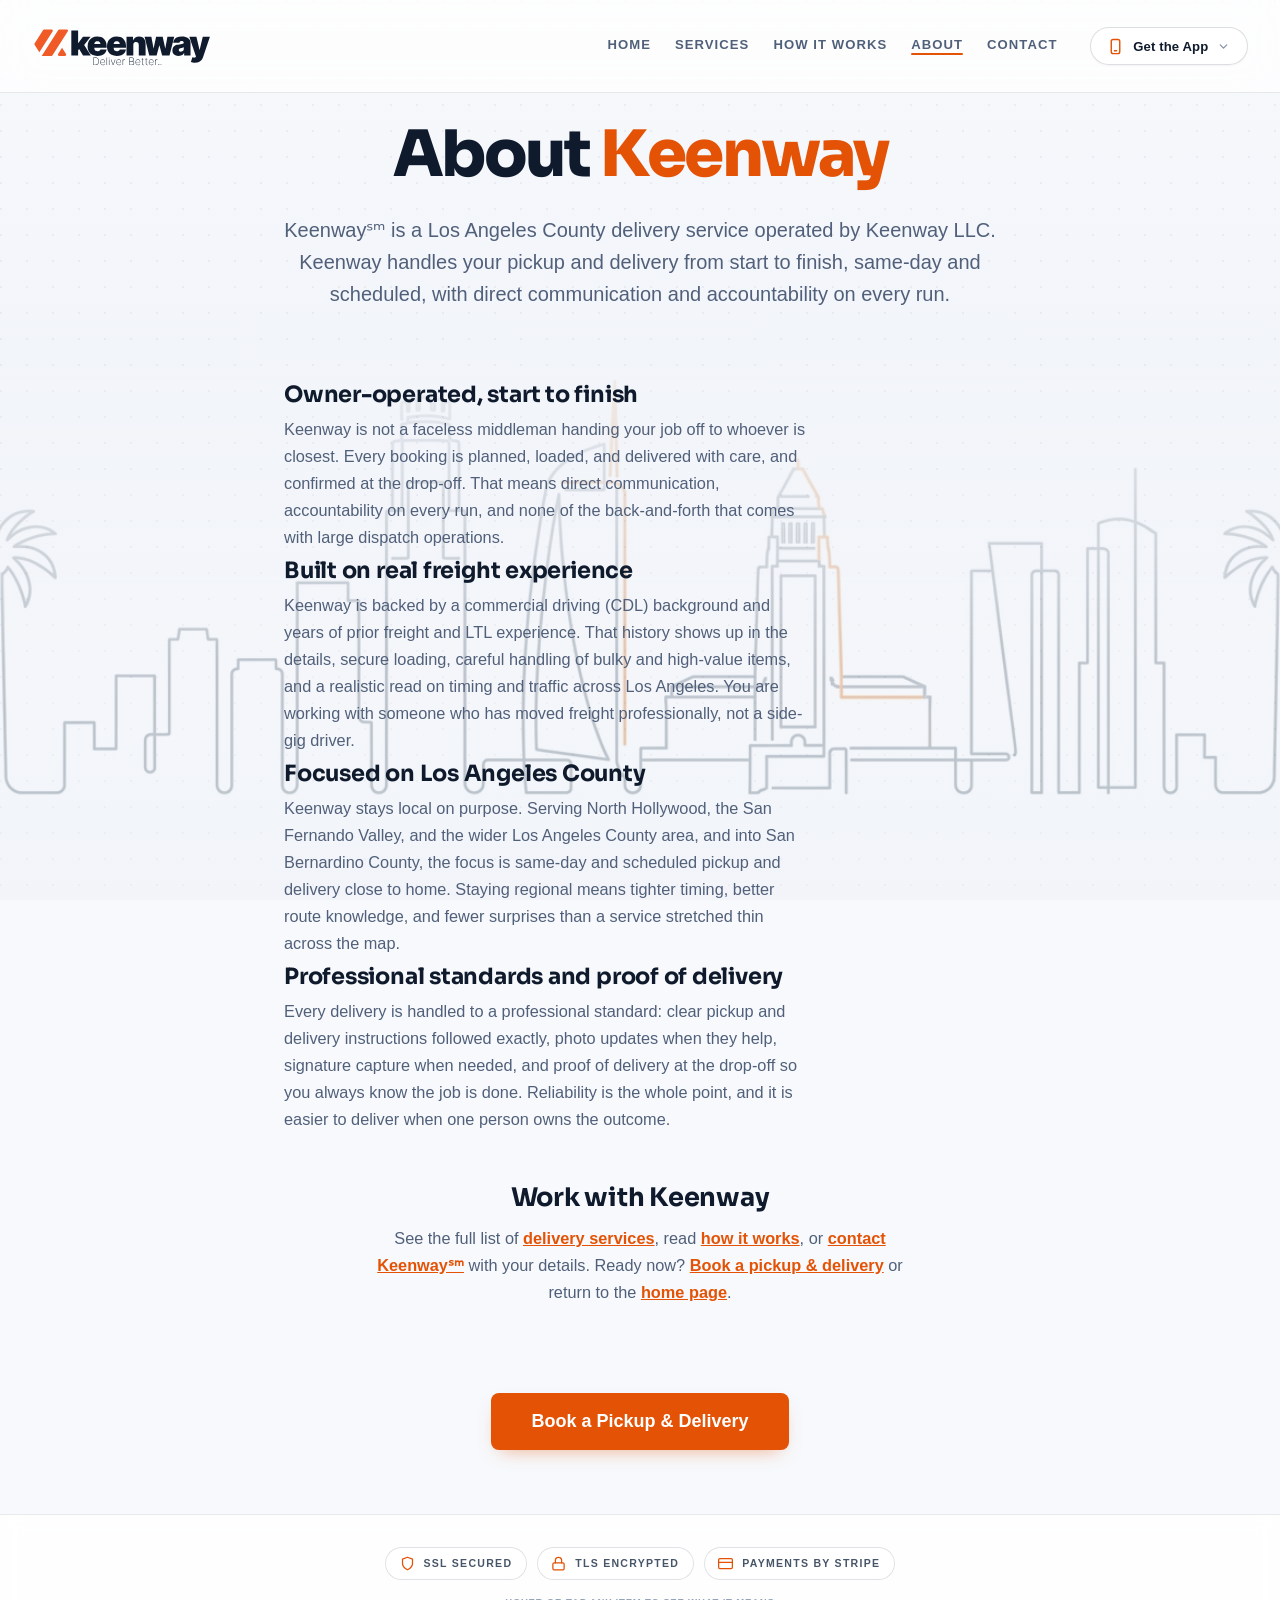
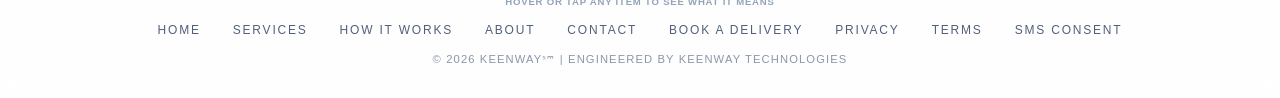
==== about.html @ 3ae69dbc "Cross-fade page content between pages with view transitions Holding the first paint removed the half" ====
<!doctype html>
<html lang="en">
  <head>
    <meta charset="UTF-8" />
    <meta
      name="viewport"
      content="width=device-width, initial-scale=1.0, maximum-scale=5.0, user-scalable=yes"
    />
    <meta name="apple-mobile-web-app-capable" content="yes" />
    <meta
      name="apple-mobile-web-app-status-bar-style"
      content="black-translucent"
    />
    <title>About Keenwayˢᵐ | Owner-Operated Delivery Service</title>
    <meta name="description" content="Learn about Keenway LLC, an owner-operated Los Angeles County delivery service built on CDL freight experience, reliable communication, and professional pickup and delivery service." />
    <link rel="canonical" href="https://www.gokeenway.com/about" />
    <meta name="robots" content="index, follow" />
    <meta property="og:type" content="website" />
    <meta property="og:site_name" content="Keenway" />
    <meta property="og:title" content="About Keenwayˢᵐ | Owner-Operated Delivery Service" />
    <meta property="og:description" content="Owner-operated Los Angeles County delivery service built on CDL freight experience and reliable, hands-on communication." />
    <meta property="og:url" content="https://www.gokeenway.com/about" />
    <meta property="og:image" content="https://www.gokeenway.com/keenway-logo-full.png" />
    <meta name="twitter:card" content="summary_large_image" />
    <meta name="twitter:title" content="About Keenwayˢᵐ | Owner-Operated Delivery Service" />
    <meta name="twitter:description" content="Owner-operated Los Angeles County delivery service built on CDL freight experience." />
    <meta name="twitter:image" content="https://www.gokeenway.com/keenway-logo-full.png" />
    <link rel="icon" type="image/png" href="favicon.png" />
    <link rel="preconnect" href="https://fonts.googleapis.com" />
    <link rel="preconnect" href="https://fonts.gstatic.com" crossorigin />
    <link href="https://fonts.googleapis.com/css2?family=Sora:wght@500;600;700;800&display=swap" rel="stylesheet" />
    <!-- Hold first paint until the page is parsed, so navigation swaps whole pages instead of flashing a half-loaded one. -->
    <link rel="expect" href="#site-footer" blocking="render" />
    <!-- The cursor is still over the clicked link when the next page loads; skip header transitions until the page settles so that link does not fade in. -->
    <script>document.documentElement.classList.add("kw-nav-loading");addEventListener("load",function(){requestAnimationFrame(function(){requestAnimationFrame(function(){document.documentElement.classList.remove("kw-nav-loading");});});});</script>
    <style>.kw-nav-loading header *, .kw-nav-loading header *::before, .kw-nav-loading header *::after { transition: none !important; }</style>
    <!-- Cross-page view transition: header and skyline stay put, page content cross-fades instead of hard-swapping. -->
    <style>
      @view-transition { navigation: auto; }
      #site-header { view-transition-name: kw-header; }
      #bg-skyline { view-transition-name: kw-skyline; }
      ::view-transition-group(root) { animation-duration: 0.18s; }
      ::view-transition-group(kw-header), ::view-transition-group(kw-skyline),
      ::view-transition-old(kw-header), ::view-transition-new(kw-header),
      ::view-transition-old(kw-skyline), ::view-transition-new(kw-skyline) { animation: none; }
      ::view-transition-old(kw-header), ::view-transition-old(kw-skyline) { display: none; }
      @media (prefers-reduced-motion: reduce) { @view-transition { navigation: none; } }
    </style>
    <style>
      :root {
        --brand-orange: #e35205;
        --brand-orange-hover: #c94804;
        --brand-black: #000000;
        --brand-black-hover: #1a1a1a;
        --white: #ffffff;
        --slate-100: #f1f5f9;
        --font-main:
          -apple-system, BlinkMacSystemFont, "Inter", "Segoe UI", Roboto,
          sans-serif;
        --transition: all 0.3s cubic-bezier(0.4, 0, 0.2, 1);
      }

      * {
        margin: 0;
        padding: 0;
        box-sizing: border-box;
        font-family: var(--font-main);
      }

      body {
        position: relative;
        background-color: var(--brand-black);
        min-height: 100vh;
        min-height: 100dvh;
        display: flex;
        flex-direction: column;
        overflow-x: hidden;
        -webkit-font-smoothing: antialiased;
        -moz-osx-font-smoothing: grayscale;
      }

      /* Video Background */
      #bg-video {
        position: fixed;
        top: 0;
        left: 0;
        width: 100%;
        height: 100%;
        object-fit: cover;
        z-index: 0;
        opacity: 0.85;
        filter: contrast(1.1) saturate(1.2) brightness(0.9);
        animation: cinematicZoom 60s ease-in-out infinite alternate;
      }

      @keyframes cinematicZoom {
        from {
          transform: scale(1);
        }
        to {
          transform: scale(1.1);
        }
      }

      /* Secondary video for crossfade */
      #bg-video-2 {
        position: fixed;
        top: 0;
        left: 0;
        width: 100%;
        height: 100%;
        object-fit: cover;
        z-index: 0;
        opacity: 0;
        filter: contrast(1.1) saturate(1.2) brightness(0.9);
        animation: cinematicZoom 60s ease-in-out infinite alternate;
        transition: opacity 2s ease-in-out;
      }

      header {
        position: fixed;
        top: 0;
        left: 0;
        width: 100%;
        padding: 1rem 2rem;
        display: flex;
        justify-content: space-between;
        align-items: center;
        z-index: 100;
        background: rgba(0, 0, 0, 0.4);
        backdrop-filter: blur(20px);
        -webkit-backdrop-filter: blur(20px);
        border-bottom: 1px solid rgba(255, 255, 255, 0.05);
      }

      .logo-link {
        display: flex;
        align-items: center;
        text-decoration: none;
      }

      .logo-img {
        height: 60px;
        width: auto;
      }

      .header-right {
        display: flex;
        align-items: center;
        gap: 2rem;
      }

      .nav-links {
        display: flex;
        gap: 1.5rem;
        align-items: center;
      }

      .nav-link {
        color: rgba(255, 255, 255, 0.72);
        text-decoration: none;
        font-size: 0.82rem;
        font-weight: 600;
        text-transform: uppercase;
        letter-spacing: 0.08em;
        transition: var(--transition);
        position: relative;
        padding-bottom: 3px;
      }

      .nav-link::after {
        content: '';
        position: absolute;
        bottom: 0;
        left: 0;
        width: 0;
        height: 2px;
        background: var(--brand-orange);
        border-radius: 1px;
        transition: width 0.25s ease;
      }

      .nav-link:hover { color: var(--white); }
      .nav-link:hover::after,
      .nav-link--active::after { width: 100%; }
      .nav-link--active { color: var(--brand-orange); }

      .google-play-link {
        display: inline-block;
        text-decoration: none;
      }

      .google-play-badge {
        height: 40px;
        width: auto;
        transition: var(--transition);
      }

      .google-play-link:hover .google-play-badge {
        transform: translateY(-2px);
      }

      .google-play-wrapper {
        display: flex;
        flex-direction: column;
        align-items: center;
        gap: 4px;
      }

      .app-label {
        font-size: 0.6rem;
        font-weight: 700;
        text-transform: uppercase;
        letter-spacing: 0.15em;
        color: rgba(255, 255, 255, 0.55);
      }

      /* ===== Hamburger Button ===== */
      .hamburger-btn {
        display: none;
        flex-direction: column;
        justify-content: center;
        align-items: center;
        gap: 5px;
        width: 40px;
        height: 40px;
        background: rgba(255, 255, 255, 0.07);
        border: 1px solid rgba(255, 255, 255, 0.12);
        border-radius: 8px;
        cursor: pointer;
        transition: var(--transition);
        padding: 0;
        flex-shrink: 0;
      }

      .hamburger-btn:hover {
        background: rgba(255, 255, 255, 0.14);
        border-color: rgba(255, 255, 255, 0.25);
      }

      .hamburger-line {
        display: block;
        width: 18px;
        height: 2px;
        background: var(--white);
        border-radius: 2px;
        transition: var(--transition);
        transform-origin: center;
      }

      .hamburger-btn.is-open .hamburger-line:nth-child(1) {
        transform: translateY(7px) rotate(45deg);
      }
      .hamburger-btn.is-open .hamburger-line:nth-child(2) {
        opacity: 0;
        transform: scaleX(0);
      }
      .hamburger-btn.is-open .hamburger-line:nth-child(3) {
        transform: translateY(-7px) rotate(-45deg);
      }

      /* ===== Mobile Menu ===== */
      .mobile-menu {
        position: absolute;
        top: 100%;
        left: 0;
        right: 0;
        background: rgba(5, 5, 5, 0.96);
        backdrop-filter: blur(24px);
        -webkit-backdrop-filter: blur(24px);
        border-bottom: 1px solid rgba(255, 255, 255, 0.07);
        padding: 0 1.5rem;
        display: flex;
        flex-direction: column;
        gap: 1.25rem;
        max-height: 0;
        overflow: hidden;
        opacity: 0;
        transform: translateY(-6px);
        transition: max-height 0.35s ease, opacity 0.25s ease, transform 0.25s ease, padding 0.35s ease;
        pointer-events: none;
      }

      .mobile-menu.is-open {
        max-height: 400px;
        opacity: 1;
        transform: translateY(0);
        padding: 1.5rem 1.5rem 2rem;
        pointer-events: auto;
      }

      .mobile-nav {
        display: flex;
        flex-direction: column;
      }

      .mobile-nav-link {
        display: block;
        color: rgba(255, 255, 255, 0.68);
        text-decoration: none;
        font-size: 0.95rem;
        font-weight: 600;
        text-transform: uppercase;
        letter-spacing: 0.1em;
        padding: 1rem 0;
        border-bottom: 1px solid rgba(255, 255, 255, 0.07);
        transition: color 0.2s ease, padding-left 0.2s ease;
      }

      .mobile-nav-link:last-child { border-bottom: none; }

      .mobile-nav-link:hover,
      .mobile-nav-link--active {
        color: var(--brand-orange);
        padding-left: 4px;
      }

      .mobile-play-wrapper {
        display: flex;
        flex-direction: column;
        align-items: flex-start;
        gap: 8px;
        padding-top: 0.25rem;
      }

      .mobile-play-badge { height: 44px !important; }

      .container {
        flex: 1;
        display: flex;
        flex-direction: column;
        align-items: center;
        position: relative;
        z-index: 10;
        padding-top: 120px;
        padding-bottom: 4rem;
        width: 100%;
      }

      /* Page Content Styling */
      .page-header {
        text-align: center;
        margin-bottom: 4rem;
        max-width: 800px;
        padding: 0 1.5rem;
      }

      h1 {
        font-size: clamp(2.5rem, 6vw, 4rem);
        font-weight: 900;
        line-height: 1.1;
        letter-spacing: -0.04em;
        margin-bottom: 1.5rem;
        color: var(--white);
        text-shadow: 0 4px 12px rgba(0, 0, 0, 0.8);
      }

      .subtext {
        font-size: clamp(1rem, 1.8vw, 1.25rem);
        color: rgba(255, 255, 255, 0.8);
        line-height: 1.6;
        font-weight: 400;
        text-shadow: 0 2px 8px rgba(0, 0, 0, 0.8);
      }
      
      .brand-highlight {
        color: var(--brand-orange);
      }

      .steps-container {
        width: 100%;
        max-width: 760px;
        margin: 0 auto;
        padding: 0 1.5rem;
        list-style: none;
      }

      .step {
        position: relative;
        display: grid;
        grid-template-columns: 60px 1fr;
        gap: 1.75rem;
        padding-bottom: 2.75rem;
      }

      .step:last-child {
        padding-bottom: 0;
      }

      /* dashed route connector, echoes the skyline delivery line */
      .step:not(:last-child)::before {
        content: "";
        position: absolute;
        top: 64px;
        bottom: 0.25rem;
        left: 30px;
        border-left: 2px dashed rgba(227, 82, 5, 0.35);
      }

      .step-marker {
        position: relative;
        z-index: 1;
      }

      .step-num {
        width: 60px;
        height: 60px;
        border-radius: 50%;
        display: grid;
        place-items: center;
        font-family: "Sora", ui-sans-serif, system-ui, sans-serif;
        font-size: 1.45rem;
        font-weight: 700;
        color: var(--brand-orange);
        background: #ffffff;
        border: 1px solid rgba(15, 27, 45, 0.12);
        box-shadow: 0 1px 2px rgba(15, 27, 45, 0.05);
        transition: transform 0.35s cubic-bezier(0.16, 1, 0.3, 1),
          background 0.35s ease, color 0.35s ease, box-shadow 0.35s ease,
          border-color 0.35s ease;
      }

      .step:hover .step-num {
        background: var(--brand-orange);
        color: #ffffff;
        border-color: var(--brand-orange);
        transform: translateY(-3px) scale(1.05);
        box-shadow: 0 14px 28px -10px rgba(227, 82, 5, 0.6);
      }

      .step-body {
        padding-top: 0.35rem;
      }

      .step-title {
        font-size: 1.4rem;
        font-weight: 700;
        color: #0f1b2d;
        margin-bottom: 0.5rem;
        letter-spacing: -0.01em;
      }

      .step-desc {
        font-size: 1.02rem;
        color: #51607a;
        line-height: 1.65;
        max-width: 58ch;
      }
      
      .cta-container {
        margin-top: 4rem;
        text-align: center;
      }
      
      .btn-main {
        display: inline-flex;
        align-items: center;
        justify-content: center;
        text-align: center;
        background-color: var(--brand-orange);
        color: var(--white);
        padding: 1.1rem 2.5rem;
        border-radius: 8px;
        font-weight: 700;
        text-decoration: none;
        font-size: 1.125rem;
        transition: var(--transition);
        box-shadow: 0 10px 25px -5px rgba(227, 82, 5, 0.4);
      }
      
      .btn-main:hover {
        background-color: var(--brand-orange-hover);
        transform: scale(1.02);
        box-shadow: 0 15px 30px -5px rgba(227, 82, 5, 0.5);
      }

      footer {
        padding: 2rem;
        display: flex;
        flex-direction: column;
        align-items: center;
        gap: 1rem;
        z-index: 10;
        position: relative;
        background: rgba(0,0,0,0.6);
        backdrop-filter: blur(10px);
        margin-top: auto;
      }

      .footer-links {
        display: flex;
        gap: 2rem;
      }

      .footer-links a {
        color: rgba(255, 255, 255, 0.4);
        text-decoration: none;
        font-size: 0.75rem;
        font-weight: 500;
        text-transform: uppercase;
        letter-spacing: 0.15em;
        transition: var(--transition);
      }

      .footer-links a:hover {
        color: var(--brand-orange);
      }

      .copyright {
        color: rgba(255, 255, 255, 0.3);
        font-size: 0.7rem;
        letter-spacing: 0.1em;
        font-weight: 400;
        text-transform: uppercase;
      }
      
      .video-credits {
        position: relative;
        z-index: 50;
        font-size: 0.6rem;
        color: rgba(255, 255, 255, 0.3);
        text-align: center;
        line-height: 1.4;
        text-transform: uppercase;
        letter-spacing: 0.1em;
      }
      
      .video-credits a {
        color: rgba(255, 255, 255, 0.4);
        text-decoration: underline;
        transition: var(--transition);
      }
      
      .video-credits a:hover {
        color: var(--white);
      }

      /* ===== Scroll-triggered Animations ===== */

      .hero-animate {
        opacity: 1;
        transform: none;
      }

      .hero-animate.is-visible {
        opacity: 1;
        transform: translateY(0);
      }

      .scroll-animate {
        opacity: 1;
        transform: none;
      }

      .scroll-animate.is-visible {
        opacity: 1;
        transform: translateY(0);
      }

      /* Button press feedback */
      .btn-main:active {
        transform: scale(0.95) !important;
      }

      /* Responsive Logic */
      @media (max-width: 768px) {
        header {
          padding: 1rem 1.5rem;
        }

        .header-right { gap: 0.75rem; }
        .nav-links,
        .google-play-wrapper, .app-menu { display: none; }
        .hamburger-btn { display: flex; }
        
        .container {
          padding-top: 100px;
        }

        .page-header {
           margin-bottom: 2.5rem;
        }
      }

      @media (max-width: 480px) {
        .logo-img { height: 40px; }
        .google-play-badge { height: 32px; }
        .step { grid-template-columns: 48px 1fr; gap: 1.25rem; }
        .step:not(:last-child)::before { left: 24px; top: 52px; }
        .step-num { width: 48px; height: 48px; font-size: 1.2rem; }
        .step-title { font-size: 1.2rem; }
        .step-desc { font-size: 0.95rem; }
      }
      /* ===== Light techy-clean theme override ===== */
      #bg-skyline {
        position: fixed; left: 0; right: 0; bottom: 0; height: 30vh;
        opacity: 0.38; z-index: 0; pointer-events: none;
      }
      #bg-skyline .skyline-art {
        position: absolute; bottom: 0; left: 50%; transform: translateX(-50%);
        width: min(1500px, 132%); height: auto;
        mix-blend-mode: multiply;
        -webkit-mask-image: linear-gradient(to top, #000 28%, transparent 72%);
        mask-image: linear-gradient(to top, #000 28%, transparent 72%);
      }
      @media (max-width: 480px) { #bg-skyline { height: 22vh; opacity: 0.3; } }
      body {
        color: #0f1b2d;
        background-color: #f7f9fc;
        background-image:
          radial-gradient(circle at 1px 1px, rgba(15,27,45,0.05) 1px, transparent 0),
          linear-gradient(180deg, #f7f9fc 0%, #eaeef6 100%);
        background-size: 26px 26px, 100% 100%;
        background-attachment: fixed;
      }
      header { background: rgba(255,255,255,0.82); border-bottom: 1px solid rgba(15,27,45,0.09); }
      .nav-link { color: #51607a; }
      .nav-link:hover { color: #0f1b2d; }
      .app-label { color: #8a96aa; }
      .hamburger-btn { background: rgba(15,27,45,0.04); border: 1px solid rgba(15,27,45,0.14); }
      .hamburger-btn:hover { background: rgba(15,27,45,0.08); border-color: #e35205; }
      .hamburger-line { background: #0f1b2d; }
      .mobile-menu { background: rgba(255,255,255,0.97); border-bottom: 1px solid rgba(15,27,45,0.09); }
      .mobile-nav-link { color: #51607a; border-bottom: 1px solid rgba(15,27,45,0.09); }
      h1, .page-header h1 { color: #0f1b2d; text-shadow: none; }
      .subtext { color: #51607a; text-shadow: none; }
      .btn-main { box-shadow: 0 8px 20px -10px rgba(227,82,5,0.55); }
      footer { background: rgba(255,255,255,0.85); border-top: 1px solid rgba(15,27,45,0.09); }
      .footer-links a { color: #51607a; }
      .footer-links a:hover { color: #e35205; }
      .copyright { color: #8a96aa; }
          /* Display font for headings */
      h1, h2, h3, h1 span, h2 span, h3 span, .accent, .brand-highlight,
      .features-headline, .quote-heading, .feature-title,
      .step-title, .card-title {
        font-family: "Sora", ui-sans-serif, system-ui, -apple-system, sans-serif;
      }
          /* Logo: bigger + animated chevron */
      .logo-svg { display: block; }
      @keyframes logoIn {
        from { opacity: 0; transform: translateX(-12px); }
        to { opacity: 1; transform: translateX(0); }
      }
      .logo-svg { animation: none; }
      .logo-mark {
        transform-box: fill-box;
        transform-origin: center;
        transition: transform 0.4s cubic-bezier(0.16, 1, 0.3, 1);
      }
      .logo-link:hover .logo-mark { transform: translateX(7px); }
      @media (prefers-reduced-motion: reduce) {
        .logo-svg { animation: none; }
        .logo-link:hover .logo-mark { transform: none; }
      }
          /* ===== Get-the-App dropdown ===== */
      .app-menu { position: relative; }
      .app-menu-trigger {
        display: inline-flex; align-items: center; gap: 0.55rem;
        padding: 0.6rem 1.05rem; background: #ffffff;
        border: 1px solid rgba(15,27,45,0.14); border-radius: 999px;
        color: #0f1b2d; font-size: 0.82rem; font-weight: 600;
        letter-spacing: 0.01em; cursor: pointer; transition: var(--transition);
        box-shadow: 0 1px 2px rgba(15,27,45,0.04);
      }
      .app-menu-trigger:hover { transform: translateY(-1px); box-shadow: 0 8px 18px -10px rgba(15,27,45,0.22); }
      .app-menu-trigger:active { transform: translateY(0); }
      .app-menu-icon { width: 17px; height: 17px; color: var(--brand-orange); flex-shrink: 0; }
      .app-menu-chevron { width: 13px; height: 13px; color: #8a96aa; transition: transform 0.3s cubic-bezier(0.16,1,0.3,1); }
      .app-menu.is-open .app-menu-chevron { transform: rotate(180deg); }
      .app-menu-panel {
        position: absolute; top: calc(100% + 0.75rem); right: 0; width: 264px;
        padding: 1rem 1rem 0.85rem; background: #ffffff; border: 1px solid rgba(15,27,45,0.09);
        border-radius: 22px;
        box-shadow: 0 24px 48px -20px rgba(15,27,45,0.26), 0 2px 6px rgba(15,27,45,0.05), inset 0 1px 0 rgba(255,255,255,0.6);
        display: flex; flex-direction: column; gap: 0.85rem;
        opacity: 0; transform: translateY(-8px) scale(0.97); transform-origin: top right;
        pointer-events: none;
        transition: opacity 0.26s cubic-bezier(0.16,1,0.3,1), transform 0.26s cubic-bezier(0.16,1,0.3,1);
        z-index: 120;
      }
      .app-menu.is-open .app-menu-panel { opacity: 1; transform: translateY(0) scale(1); pointer-events: auto; }
      .app-menu-item { display: flex; flex-direction: column; align-items: center; gap: 0.5rem; padding: 0.75rem 0.5rem; border-radius: 16px; text-decoration: none; transition: background 0.2s ease; }
      .app-menu-item:hover { background: #f7f9fc; }
      .app-menu-item-label { font-size: 0.62rem; font-weight: 700; text-transform: uppercase; letter-spacing: 0.16em; color: #8a96aa; }
      .app-menu-badge { height: 42px; width: auto; display: block; }
      .app-menu-note { margin: 0; padding-top: 0.85rem; border-top: 1px solid rgba(15,27,45,0.09); font-size: 0.58rem; font-weight: 600; text-transform: uppercase; letter-spacing: 0.1em; line-height: 1.5; color: #8a96aa; text-align: center; }
        </style>
  </head>
  <body>
    <div id="bg-skyline" aria-hidden="true"><img src="home-icons/la-skyline-art.png" alt="" class="skyline-art" /></div>

    <header id="site-header">
      <a href="/" class="logo-link">
        <svg class="logo-img logo-svg" viewBox="0 0 900 293" xmlns="http://www.w3.org/2000/svg" role="img" aria-label="Keenway"><path class="logo-mark" fill="#f05a26" fill-rule="evenodd" d="M35.89,177c21.74-33.99,43.49-67.99,65.23-101.98,2.64-4.12-.32-9.52-5.21-9.52h-36.3c-2.11,0-4.07,1.07-5.21,2.85L12.53,133.82c-1.3,2.03-1.3,4.63,0,6.66l23.36,36.52h0ZM47.34,194.92h47.6c2.11,0,4.07-1.07,5.21-2.85l74.86-117.05c2.64-4.12-.32-9.52-5.21-9.52h-36.3c-2.11,0-4.07,1.07-5.21,2.85l-80.95,126.56h.01ZM146.73,155.07l-19.4,30.33c-2.64,4.12.32,9.52,5.21,9.52h28.38c4.88,0,7.84-5.4,5.21-9.52l-19.4-30.33h-.01Z"/>
  
  <g>
    <g>
      <path fill="#0f1b2d" d="M622.82,235.5v-.52h3.62v.52h-1.52v4.31h-.59v-4.31h-1.52,0Z"/>
      <path fill="#0f1b2d" d="M627.02,234.98h.7l1.65,4.02h.06l1.65-4.02h.7v4.84h-.55v-3.67h-.05l-1.51,3.67h-.53l-1.51-3.67h-.05v3.67h-.55v-4.84h0Z"/>
    </g>
    <g>
      <path fill="#0f1b2d" d="M309.57,239.81h-10.24v-36.94h11.04c3.47,0,6.43.73,8.9,2.2,2.46,1.46,4.36,3.57,5.67,6.3,1.31,2.74,1.97,6.02,1.95,9.84,0,3.91-.7,7.25-2.05,10.02s-3.33,4.9-5.89,6.37c-2.58,1.47-5.69,2.21-9.36,2.21h0ZM301.58,237.72h7.9c3.29,0,6.07-.66,8.33-1.98,2.26-1.31,3.97-3.21,5.13-5.67,1.16-2.46,1.74-5.42,1.72-8.85,0-3.39-.56-6.3-1.68-8.72s-2.74-4.28-4.88-5.58c-2.14-1.3-4.75-1.95-7.84-1.95h-8.7v32.76h.02Z"/>
      <path fill="#0f1b2d" d="M345.72,240.39c-2.5,0-4.68-.62-6.53-1.85-1.85-1.24-3.28-2.93-4.29-5.09-1.01-2.15-1.51-4.61-1.51-7.36s.51-5.23,1.52-7.39,2.41-3.87,4.19-5.12,3.81-1.88,6.09-1.88c1.55,0,3.02.31,4.41.93,1.39.62,2.62,1.51,3.68,2.68s1.9,2.58,2.51,4.22c.61,1.65.91,3.5.91,5.55v1.37h-21.93v-2h19.73c0-2.01-.41-3.82-1.23-5.43-.81-1.61-1.93-2.89-3.33-3.84s-2.98-1.42-4.75-1.42-3.48.52-4.91,1.54c-1.44,1.03-2.58,2.41-3.41,4.16-.84,1.75-1.27,3.69-1.31,5.84v.9c0,2.31.41,4.38,1.21,6.21.81,1.84,1.98,3.28,3.49,4.35s3.33,1.6,5.45,1.6c1.51,0,2.81-.26,3.89-.76,1.07-.51,1.95-1.13,2.64-1.87.68-.73,1.21-1.45,1.55-2.13l2,.81c-.42.92-1.07,1.85-1.95,2.77s-2,1.69-3.36,2.3-2.94.92-4.77.92h0Z"/>
      <path fill="#0f1b2d" d="M366.49,202.87v36.94h-2.2v-36.94h2.2Z"/>
      <path fill="#0f1b2d" d="M376.83,207.2c-.48,0-.9-.17-1.26-.51-.36-.33-.53-.75-.53-1.22s.17-.89.52-1.23c.35-.33.77-.51,1.26-.51s.9.17,1.26.51c.36.34.53.75.53,1.23s-.17.89-.52,1.22c-.35.34-.77.51-1.26.51ZM375.73,239.81v-27.7h2.18v27.7h-2.18Z"/>
      <path fill="#0f1b2d" d="M407.41,212.1l-10.01,27.7h-2.49l-10.01-27.7h2.36l8.8,24.87h.18l8.8-24.87h2.36,0Z"/>
      <path fill="#0f1b2d" d="M424.07,240.39c-2.5,0-4.68-.62-6.53-1.85-1.85-1.24-3.28-2.93-4.29-5.09-1.01-2.15-1.51-4.61-1.51-7.36s.51-5.23,1.52-7.39,2.41-3.87,4.19-5.12,3.81-1.88,6.09-1.88c1.55,0,3.02.31,4.41.93,1.39.62,2.62,1.51,3.68,2.68s1.9,2.58,2.51,4.22c.61,1.65.91,3.5.91,5.55v1.37h-21.93v-2h19.73c0-2.01-.41-3.82-1.23-5.43-.81-1.61-1.93-2.89-3.33-3.84s-2.98-1.42-4.75-1.42-3.48.52-4.91,1.54c-1.44,1.03-2.58,2.41-3.41,4.16-.84,1.75-1.27,3.69-1.31,5.84v.9c0,2.31.41,4.38,1.21,6.21.81,1.84,1.98,3.28,3.49,4.35s3.33,1.6,5.45,1.6c1.51,0,2.81-.26,3.89-.76,1.07-.51,1.95-1.13,2.64-1.87.68-.73,1.21-1.45,1.55-2.13l2,.81c-.42.92-1.07,1.85-1.95,2.77s-2,1.69-3.36,2.3-2.94.92-4.77.92h0Z"/>
      <path fill="#0f1b2d" d="M442.65,239.81v-27.7h2.14v4.33h.2c.6-1.42,1.62-2.56,3.05-3.42s3.06-1.29,4.89-1.29h.57c.19,0,.37,0,.54.02v2.22c-.14,0-.32-.03-.52-.07-.2-.03-.44-.04-.73-.04-1.54,0-2.91.33-4.11.99s-2.14,1.57-2.83,2.74c-.68,1.16-1.03,2.49-1.03,3.97v18.26h-2.2.02Z"/>
      <path fill="#0f1b2d" d="M475.02,239.81v-36.94h12c2.24,0,4.12.4,5.66,1.19s2.71,1.9,3.51,3.33,1.2,3.09,1.2,5c0,1.49-.24,2.81-.72,3.97s-1.15,2.11-2.01,2.86c-.86.75-1.87,1.27-3.02,1.56v.22c1.27.1,2.46.54,3.55,1.32,1.1.79,1.98,1.85,2.64,3.2.67,1.35,1,2.92,1,4.71,0,1.89-.41,3.55-1.21,4.99-.81,1.44-2.02,2.56-3.63,3.38s-3.61,1.21-5.99,1.21h-12.97,0ZM477.28,220.03h10.52c1.57,0,2.91-.34,4.02-1.03,1.1-.68,1.95-1.6,2.53-2.76.58-1.16.87-2.44.87-3.84,0-2.29-.71-4.09-2.13-5.43s-3.44-2-6.06-2h-9.74v15.06h0ZM477.28,237.72h10.72c2.78,0,4.91-.7,6.41-2.1s2.24-3.19,2.24-5.4c0-1.55-.37-2.94-1.09-4.17-.73-1.23-1.74-2.19-3.02-2.91-1.29-.71-2.78-1.07-4.47-1.07h-10.78v15.64h0Z"/>
      <path fill="#0f1b2d" d="M517.75,240.39c-2.5,0-4.68-.62-6.53-1.85-1.85-1.24-3.28-2.93-4.29-5.09-1.01-2.15-1.51-4.61-1.51-7.36s.51-5.23,1.52-7.39,2.41-3.87,4.19-5.12,3.81-1.88,6.09-1.88c1.55,0,3.02.31,4.41.93,1.39.62,2.62,1.51,3.68,2.68s1.9,2.58,2.51,4.22.91,3.5.91,5.55v1.37h-21.93v-2h19.73c0-2.01-.41-3.82-1.23-5.43-.81-1.61-1.93-2.89-3.33-3.84s-2.98-1.42-4.75-1.42-3.48.52-4.91,1.54c-1.44,1.03-2.58,2.41-3.41,4.16s-1.27,3.69-1.31,5.84v.9c0,2.31.41,4.38,1.21,6.21.81,1.84,1.98,3.28,3.49,4.35s3.33,1.6,5.45,1.6c1.51,0,2.81-.26,3.88-.76s1.95-1.13,2.64-1.87c.68-.73,1.21-1.45,1.55-2.13l2,.81c-.42.92-1.07,1.85-1.95,2.77s-2,1.69-3.36,2.3-2.94.92-4.77.92h0Z"/>
      <path fill="#0f1b2d" d="M546.12,212.1v1.97h-12.1v-1.97h12.1ZM538.12,205.47h2.18v27.79c0,1.13.22,2.05.66,2.77.44.71,1.01,1.25,1.73,1.59s1.48.52,2.3.52c.4,0,.74-.03,1.04-.09s.57-.14.84-.23l.54,2c-.34.12-.71.22-1.12.32-.41.09-.89.13-1.45.13-1.16,0-2.24-.26-3.28-.77s-1.86-1.27-2.49-2.25c-.64-.99-.96-2.18-.96-3.57v-28.19h0Z"/>
      <path fill="#0f1b2d" d="M564.06,212.1v1.97h-12.1v-1.97h12.1ZM556.06,205.47h2.18v27.79c0,1.13.22,2.05.66,2.77.44.71,1.01,1.25,1.73,1.59s1.48.52,2.3.52c.4,0,.74-.03,1.04-.09s.57-.14.84-.23l.54,2c-.34.12-.71.22-1.12.32-.41.09-.89.13-1.45.13-1.16,0-2.24-.26-3.28-.77s-1.86-1.27-2.49-2.25c-.64-.99-.96-2.18-.96-3.57v-28.19h0Z"/>
      <path fill="#0f1b2d" d="M582.74,240.39c-2.5,0-4.68-.62-6.53-1.85-1.85-1.24-3.28-2.93-4.29-5.09s-1.51-4.61-1.51-7.36.51-5.23,1.52-7.39,2.41-3.87,4.19-5.12c1.78-1.25,3.81-1.88,6.09-1.88,1.55,0,3.02.31,4.41.93s2.62,1.51,3.68,2.68c1.06,1.16,1.9,2.58,2.51,4.22s.91,3.5.91,5.55v1.37h-21.93v-2h19.73c0-2.01-.41-3.82-1.22-5.43s-1.93-2.89-3.33-3.84-2.98-1.42-4.75-1.42-3.48.52-4.91,1.54c-1.44,1.03-2.58,2.41-3.41,4.16-.84,1.75-1.27,3.69-1.31,5.84v.9c0,2.31.41,4.38,1.21,6.21.81,1.84,1.98,3.28,3.49,4.35s3.33,1.6,5.45,1.6c1.51,0,2.81-.26,3.88-.76s1.95-1.13,2.64-1.87c.68-.73,1.21-1.45,1.55-2.13l2,.81c-.42.92-1.07,1.85-1.95,2.77s-2,1.69-3.36,2.3-2.94.92-4.77.92h0Z"/>
      <path fill="#0f1b2d" d="M601.32,239.81v-27.7h2.14v4.33h.2c.6-1.42,1.61-2.56,3.05-3.42,1.43-.86,3.06-1.29,4.89-1.29h.57c.19,0,.37,0,.54.02v2.22c-.14,0-.32-.03-.52-.07-.2-.03-.44-.04-.73-.04-1.54,0-2.91.33-4.11.99-1.2.67-2.14,1.57-2.83,2.74-.68,1.16-1.03,2.49-1.03,3.97v18.26h-2.2.02Z"/>
      <path fill="#0f1b2d" d="M617.51,240.04c-.54,0-1-.19-1.38-.57-.38-.38-.57-.84-.57-1.37s.19-.99.57-1.37.84-.57,1.37-.57.99.19,1.37.57.57.84.57,1.37c0,.36-.08.69-.26.98-.17.29-.41.53-.71.71-.29.17-.62.26-.98.26h0Z"/>
    </g>
  </g>
  <g>
    <polygon fill="#0f1b2d" points="286.12 101.05 248.82 101.05 226.44 132.1 225.23 132.1 225.23 70.25 192.02 70.25 192.02 193.47 225.23 193.47 225.23 167.26 230.21 160.91 249.06 193.47 287.09 193.47 254.69 141.55 286.12 101.05"/>
    <path fill="#0f1b2d" d="M352.01,112.51c-4.01-4.11-8.84-7.25-14.5-9.42-5.66-2.17-11.97-3.25-18.95-3.25-9.55,0-17.83,1.99-24.85,5.96-7.02,3.97-12.45,9.53-16.31,16.67-3.85,7.14-5.78,15.48-5.78,25.03s1.92,18.48,5.75,25.6c3.83,7.12,9.31,12.58,16.43,16.37,7.12,3.79,15.61,5.69,25.48,5.69,8.54,0,16.01-1.29,22.41-3.88,6.4-2.59,11.54-6.24,15.43-10.95,3.89-4.71,6.36-10.28,7.4-16.7h-30.32c-.64,1.73-1.65,3.2-3.01,4.42-1.36,1.22-3,2.16-4.9,2.8-1.91.64-4,.96-6.29.96-3.29,0-6.1-.66-8.42-1.99-2.33-1.32-4.11-3.15-5.36-5.48-1.24-2.33-1.87-4.97-1.87-7.94v-1.44h60.17v-7.7c0-7.34-1.08-13.94-3.25-19.79-2.17-5.86-5.26-10.84-9.27-14.95ZM304.36,136.67c.08-2.69.79-5.03,2.14-7.04,1.34-2.01,3.14-3.58,5.38-4.72,2.25-1.14,4.71-1.72,7.4-1.72s5.24.57,7.43,1.72c2.19,1.14,3.93,2.73,5.23,4.75,1.3,2.03,1.98,4.36,2.02,7.01h-29.6Z"/>
    <path fill="#0f1b2d" d="M446.54,112.51c-4.01-4.11-8.84-7.25-14.5-9.42-5.66-2.17-11.97-3.25-18.95-3.25-9.55,0-17.83,1.99-24.85,5.96-7.02,3.97-12.45,9.53-16.31,16.67-3.85,7.14-5.78,15.48-5.78,25.03s1.92,18.48,5.75,25.6c3.83,7.12,9.31,12.58,16.43,16.37,7.12,3.79,15.61,5.69,25.48,5.69,8.54,0,16.01-1.29,22.41-3.88,6.4-2.59,11.54-6.24,15.43-10.95,3.89-4.71,6.36-10.28,7.4-16.7h-30.32c-.64,1.73-1.65,3.2-3.01,4.42-1.36,1.22-3,2.16-4.9,2.8-1.91.64-4,.96-6.29.96-3.29,0-6.1-.66-8.42-1.99-2.33-1.32-4.11-3.15-5.36-5.48-1.24-2.33-1.87-4.97-1.87-7.94v-1.44h60.17v-7.7c0-7.34-1.08-13.94-3.25-19.79-2.17-5.86-5.26-10.84-9.27-14.95ZM398.89,136.67c.08-2.69.79-5.03,2.14-7.04,1.34-2.01,3.14-3.58,5.38-4.72,2.25-1.14,4.71-1.72,7.4-1.72s5.24.57,7.43,1.72c2.19,1.14,3.93,2.73,5.23,4.75,1.3,2.03,1.98,4.36,2.02,7.01h-29.6Z"/>
    <path fill="#0f1b2d" d="M539.52,104.33c-4.83-2.99-10.52-4.48-17.06-4.48s-12.71,1.66-17.78,4.99c-5.07,3.33-8.61,7.92-10.62,13.78h-.96v-17.57h-31.53v92.42h33.21v-51.99c.04-3.05.6-5.67,1.68-7.85,1.08-2.19,2.64-3.87,4.66-5.05,2.02-1.18,4.4-1.78,7.13-1.78,4.17,0,7.43,1.3,9.78,3.91,2.35,2.61,3.5,6.2,3.46,10.77v51.99h33.21v-58.97c.04-6.7-1.27-12.65-3.94-17.87-2.67-5.21-6.42-9.32-11.25-12.3Z"/>
    <polygon fill="#0f1b2d" points="661.31 101.05 651.2 156.89 650.48 156.89 638.21 101.05 605.96 101.05 594.16 157.37 593.44 157.37 582.85 101.05 549.64 101.05 572.74 193.47 608.61 193.47 621.6 143.89 622.56 143.89 635.56 193.47 671.42 193.47 694.53 101.05 661.31 101.05"/>
    <path fill="#0f1b2d" d="M762.8,108.6c-3.69-2.75-8.16-4.89-13.42-6.44-5.26-1.54-11.19-2.32-17.81-2.32-9.19,0-16.85,1.43-22.98,4.3-6.14,2.87-10.8,6.68-13.99,11.43-3.19,4.75-4.98,9.94-5.38,15.55h30.57c.4-2.85,1.59-4.96,3.58-6.35s4.56-2.08,7.73-2.08c2.89,0,5.25.64,7.1,1.92,1.84,1.28,2.77,3.13,2.77,5.54v.24c0,1.77-.7,3.18-2.11,4.24-1.4,1.06-3.68,1.89-6.83,2.47-3.15.58-7.31,1.07-12.49,1.47-4.77.36-9.22,1.14-13.33,2.35-4.11,1.2-7.71,2.95-10.8,5.23-3.09,2.29-5.5,5.23-7.22,8.81-1.73,3.59-2.59,7.91-2.59,12.97,0,6.14,1.28,11.19,3.85,15.16,2.57,3.97,6.11,6.93,10.62,8.88,4.51,1.95,9.72,2.92,15.61,2.92,4.01,0,7.69-.48,11.04-1.44,3.35-.96,6.34-2.51,8.97-4.63,2.63-2.13,4.86-4.91,6.71-8.36h.72v13h31.05v-63.3c0-4.29-.97-8.27-2.92-11.94-1.95-3.67-4.76-6.88-8.45-9.63ZM741.2,160.74c0,2.81-.7,5.2-2.11,7.16-1.4,1.96-3.22,3.47-5.44,4.51-2.23,1.04-4.6,1.56-7.13,1.56-2.81,0-5.11-.68-6.92-2.05-1.81-1.36-2.71-3.33-2.71-5.89,0-1.61.39-3.06,1.17-4.36.78-1.3,1.99-2.41,3.61-3.31,1.62-.9,3.72-1.55,6.29-1.96,1.32-.2,2.6-.42,3.82-.66,1.22-.24,2.39-.5,3.49-.78,1.1-.28,2.14-.58,3.13-.9.98-.32,1.92-.66,2.8-1.02v7.7Z"/>
    <path fill="#0f1b2d" d="M833.97,101.05l-15.16,64.02h-.96l-14.92-64.02h-34.66l32.49,96.51-.72,1.69c-.72,1.69-1.9,2.83-3.52,3.43-1.62.6-3.57.76-5.84.48-2.27-.28-4.76-.9-7.49-1.87l-7.22,23.59c2.61,1,5.63,1.79,9.08,2.38s7.08.87,10.89.87c7.74,0,14.2-1.18,19.37-3.55,5.18-2.37,9.36-5.59,12.54-9.66,3.19-4.07,5.63-8.66,7.31-13.75l33.69-100.12h-34.9Z"/>
  </g></svg>
      </a>
      <div class="header-right">
        <nav class="nav-links">
          <a href="/" class="nav-link">Home</a>
          <a href="/services" class="nav-link">Services</a>
          <a href="/how-it-works" class="nav-link">How It Works</a>
          <a href="/about" class="nav-link nav-link--active">About</a>
          <a href="/contact" class="nav-link">Contact</a>
        </nav>
        <div class="app-menu" id="app-menu">
          <button type="button" class="app-menu-trigger" id="app-menu-trigger" aria-haspopup="true" aria-expanded="false" aria-controls="app-menu-panel">
            <svg class="app-menu-icon" viewBox="0 0 24 24" fill="none" stroke="currentColor" stroke-width="2" stroke-linecap="round" stroke-linejoin="round" aria-hidden="true"><rect x="6" y="2" width="12" height="20" rx="2.6" /><line x1="10.5" y1="18" x2="13.5" y2="18" /></svg>
            <span>Get the App</span>
            <svg class="app-menu-chevron" viewBox="0 0 24 24" fill="none" stroke="currentColor" stroke-width="2.5" stroke-linecap="round" stroke-linejoin="round" aria-hidden="true"><path d="m6 9 6 6 6-6" /></svg>
          </button>
          <div class="app-menu-panel" id="app-menu-panel" role="menu" aria-label="Download the Keenway apps">
            <a class="app-menu-item" role="menuitem" href="https://play.google.com/store/apps/details?id=com.gokeenway.customer" target="_blank" rel="noopener noreferrer">
              <span class="app-menu-item-label">Customer App</span>
              <img src="google-play-badge.png" alt="Get it on Google Play, Customer App" class="app-menu-badge" />
            </a>
            <a class="app-menu-item" role="menuitem" href="https://play.google.com/store/apps/details?id=com.gokeenway.driver" target="_blank" rel="noopener noreferrer">
              <span class="app-menu-item-label">Driver App</span>
              <img src="google-play-badge.png" alt="Get it on Google Play, Driver App" class="app-menu-badge" />
            </a>
            <p class="app-menu-note">iOS coming soon to the App Store</p>
          </div>
        </div>
        <button class="hamburger-btn" id="hamburger-btn" aria-label="Toggle menu" aria-expanded="false">
          <span class="hamburger-line"></span>
          <span class="hamburger-line"></span>
          <span class="hamburger-line"></span>
        </button>
      </div>
      <div class="mobile-menu" id="mobile-menu" aria-hidden="true">
        <nav class="mobile-nav">
          <a href="/" class="mobile-nav-link">Home</a>
          <a href="/services" class="mobile-nav-link">Services</a>
          <a href="/how-it-works" class="mobile-nav-link">How It Works</a>
          <a href="/about" class="mobile-nav-link mobile-nav-link--active">About</a>
          <a href="/contact" class="mobile-nav-link">Contact</a>
        </nav>
        <div class="mobile-play-wrapper">
          <span class="app-label">Customer App</span>
          <a href="https://play.google.com/store/apps/details?id=com.gokeenway.customer" target="_blank" rel="noopener noreferrer" class="google-play-link"><img src="google-play-badge.png" alt="Get it on Google Play, Customer App" class="google-play-badge mobile-play-badge" /></a>
          <span class="app-label">Driver App</span>
          <a href="https://play.google.com/store/apps/details?id=com.gokeenway.driver" target="_blank" rel="noopener noreferrer" class="google-play-link"><img src="google-play-badge.png" alt="Get it on Google Play, Driver App" class="google-play-badge mobile-play-badge" /></a>
          <p class="app-label" style="opacity:0.75; margin-top:4px;">iOS coming soon to the App Store</p>
        </div>
      </div>
    </header>

    <div class="container">
      <div class="page-header">
        <h1 class="hero-animate">About <span class="brand-highlight">Keenway</span></h1>
        <p class="subtext hero-animate">
          Keenway<span style="text-transform:none">ˢᵐ</span> is a Los Angeles County delivery service operated by Keenway LLC. Keenway handles your pickup and delivery from start to finish, same-day and scheduled, with direct communication and accountability on every run.
        </p>
      </div>

      <div class="steps-container">

        <div class="step-body scroll-animate">
          <h2 class="step-title">Owner-operated, start to finish</h2>
          <p class="step-desc">
            Keenway is not a faceless middleman handing your job off to whoever is closest. Every booking is planned, loaded, and delivered with care, and confirmed at the drop-off. That means direct communication, accountability on every run, and none of the back-and-forth that comes with large dispatch operations.
          </p>
        </div>

        <div class="step-body scroll-animate">
          <h2 class="step-title">Built on real freight experience</h2>
          <p class="step-desc">
            Keenway is backed by a commercial driving (CDL) background and years of prior freight and LTL experience. That history shows up in the details, secure loading, careful handling of bulky and high-value items, and a realistic read on timing and traffic across Los Angeles. You are working with someone who has moved freight professionally, not a side-gig driver.
          </p>
        </div>

        <div class="step-body scroll-animate">
          <h2 class="step-title">Focused on Los Angeles County</h2>
          <p class="step-desc">
            Keenway stays local on purpose. Serving North Hollywood, the San Fernando Valley, and the wider Los Angeles County area, and into San Bernardino County, the focus is same-day and scheduled pickup and delivery close to home. Staying regional means tighter timing, better route knowledge, and fewer surprises than a service stretched thin across the map.
          </p>
        </div>

        <div class="step-body scroll-animate">
          <h2 class="step-title">Professional standards and proof of delivery</h2>
          <p class="step-desc">
            Every delivery is handled to a professional standard: clear pickup and delivery instructions followed exactly, photo updates when they help, signature capture when needed, and proof of delivery at the drop-off so you always know the job is done. Reliability is the whole point, and it is easier to deliver when one person owns the outcome.
          </p>
        </div>

      </div>

      <div class="page-header" style="margin-top:3rem; margin-bottom:1.5rem;">
        <h2 class="step-title" style="font-size:1.6rem;">Work with Keenway</h2>
        <p class="step-desc" style="margin:0.75rem auto 0;">
          See the full list of <a href="/services" style="color:#e35205; font-weight:600;">delivery services</a>, read
          <a href="/how-it-works" style="color:#e35205; font-weight:600;">how it works</a>, or
          <a href="/contact" style="color:#e35205; font-weight:600;">contact Keenwayˢᵐ</a>
          with your details. Ready now? <a href="/schedule-a-delivery" style="color:#e35205; font-weight:600;">Book a pickup &amp; delivery</a>
          or return to the <a href="/" style="color:#e35205; font-weight:600;">home page</a>.
        </p>
      </div>

      <div class="cta-container scroll-animate">
        <a href="/schedule-a-delivery" class="btn-main">Book a Pickup &amp; Delivery</a>
      </div>
    </div>

    <footer id="site-footer">
      <div class="footer-links">
        <a href="/">Home</a>
        <a href="/services">Services</a>
        <a href="/how-it-works">How It Works</a>
        <a href="/about">About</a>
        <a href="/contact">Contact</a>
        <a href="/schedule-a-delivery">Book a Delivery</a>
        <a href="/privacy">Privacy</a>
        <a href="/terms">Terms</a>
        <a href="/sms-consent">SMS Consent</a>
      </div>
      <div class="copyright" style="white-space: nowrap">
        © 2026 Keenway<span style="text-transform: none">ˢᵐ</span> | Engineered
        by Keenway Technologies
      </div>
    </footer>

    <script>
      // ===== Mobile Menu Toggle =====
      (function () {
        const btn = document.getElementById("hamburger-btn");
        const menu = document.getElementById("mobile-menu");

        btn.addEventListener("click", function (e) {
          e.stopPropagation();
          const open = menu.classList.contains("is-open");
          menu.classList.toggle("is-open", !open);
          btn.classList.toggle("is-open", !open);
          btn.setAttribute("aria-expanded", String(!open));
          menu.setAttribute("aria-hidden", String(open));
        });

        document.addEventListener("click", function (e) {
          if (!document.getElementById("site-header").contains(e.target)) {
            menu.classList.remove("is-open");
            btn.classList.remove("is-open");
            btn.setAttribute("aria-expanded", "false");
            menu.setAttribute("aria-hidden", "true");
          }
        });

        menu.querySelectorAll(".mobile-nav-link").forEach(function (link) {
          link.addEventListener("click", function () {
            menu.classList.remove("is-open");
            btn.classList.remove("is-open");
            btn.setAttribute("aria-expanded", "false");
            menu.setAttribute("aria-hidden", "true");
          });
        });
      })();
    </script>

    <!-- Scroll to Top Button -->
    <style>
      #scroll-to-top {
        position: fixed;
        bottom: 2rem;
        right: 2rem;
        z-index: 100;
        width: 48px;
        height: 48px;
        border-radius: 50%;
        background: #0f172a;
        color: #fff;
        border: 1px solid #334155;
        box-shadow: 0 10px 25px rgba(0,0,0,0.3);
        display: flex;
        align-items: center;
        justify-content: center;
        cursor: pointer;
        opacity: 0;
        transform: translateY(2.5rem);
        pointer-events: none;
        transition: opacity 0.4s ease, transform 0.4s ease, background 0.2s ease, box-shadow 0.2s ease, border-color 0.2s ease;
      }
      #scroll-to-top.visible {
        opacity: 1;
        transform: translateY(0);
        pointer-events: auto;
      }
      #scroll-to-top:hover {
        background: #E35205;
        border-color: #fb923c;
        box-shadow: 0 10px 30px rgba(227,82,5,0.45);
        transform: translateY(-3px) scale(1.1);
      }
      #scroll-to-top svg {
        position: relative;
        z-index: 1;
        animation: sttPulse 2s ease-in-out infinite;
      }
      #scroll-to-top:hover svg {
        animation: none;
      }
      #scroll-to-top .ripple {
        position: absolute;
        inset: 0;
        border-radius: 50%;
        border: 1px solid rgba(255,255,255,0.25);
        opacity: 0;
        pointer-events: none;
      }
      #scroll-to-top .ripple.go {
        animation: sttRipple 0.7s ease-out forwards;
      }
      @keyframes sttRipple {
        0%   { transform: scale(0.9); opacity: 0.6; }
        100% { transform: scale(1.8); opacity: 0; }
      }
      @keyframes sttPulse {
        0%, 100% { opacity: 1; }
        50%       { opacity: 0.45; }
      }
    </style>

    <button id="scroll-to-top" aria-label="Scroll to top">
      <svg xmlns="http://www.w3.org/2000/svg" width="22" height="22" viewBox="0 0 24 24" fill="none" stroke="currentColor" stroke-width="2.5" stroke-linecap="round" stroke-linejoin="round">
        <path d="M18 15l-6-6-6 6"/>
      </svg>
      <span class="ripple"></span>
    </button>

    <script>
      (function () {
        var btn = document.getElementById("scroll-to-top");
        var ripple = btn.querySelector(".ripple");

        window.addEventListener("scroll", function () {
          btn.classList.toggle("visible", window.scrollY > 300);
        });

        btn.addEventListener("click", function () {
          window.scrollTo({ top: 0, behavior: "smooth" });
        });

        btn.addEventListener("mouseenter", function () {
          ripple.classList.remove("go");
          void ripple.offsetWidth;
          ripple.classList.add("go");
        });
        btn.addEventListener("mouseleave", function () {
          ripple.classList.remove("go");
        });
      })();
    </script>

    <script>
      // ===== Navbar scroll transition =====
      (function () {
        var header = document.getElementById("site-header");
        window.addEventListener("scroll", function () {
          var alpha = Math.min(window.scrollY / 120, 1);
          header.style.background = "rgba(255,255,255," + (0.72 + alpha * 0.24) + ")";
          header.style.boxShadow =
            alpha > 0.02 ? "0 6px 24px -16px rgba(15,27,45,0.5)" : "none";
        }, { passive: true });
      })();

      // ===== Hero stagger-in on load =====
      (function () {
        var items = document.querySelectorAll(".hero-animate");
        items.forEach(function (el, i) {
          setTimeout(function () {
            el.classList.add("is-visible");
          }, 80 + i * 120);
        });
      })();

      // ===== Scroll-triggered fade-up for step cards and CTA =====
      (function () {
        var elements = document.querySelectorAll(".scroll-animate");
        if (!elements.length) return;

        var observer = new IntersectionObserver(function (entries) {
          entries.forEach(function (entry) {
            if (entry.isIntersecting) {
              var el = entry.target;
              var delay = parseInt(el.dataset.delay || "0", 10);
              setTimeout(function () {
                el.classList.add("is-visible");
              }, delay);
              observer.unobserve(el);
            }
          });
        }, { rootMargin: "-80px" });

        elements.forEach(function (el, i) {
          el.dataset.delay = String(i * 100);
          observer.observe(el);
        });
      })();

    </script>
      <script>
      (function () {
        var menu = document.getElementById("app-menu");
        var trigger = document.getElementById("app-menu-trigger");
        if (!menu || !trigger) return;
        function setOpen(open){ menu.classList.toggle("is-open", open); trigger.setAttribute("aria-expanded", String(open)); }
        trigger.addEventListener("click", function (e){ e.stopPropagation(); setOpen(!menu.classList.contains("is-open")); });
        document.addEventListener("click", function (e){ if (menu.classList.contains("is-open") && !menu.contains(e.target)) setOpen(false); });
        document.addEventListener("keydown", function (e){ if (e.key === "Escape" && menu.classList.contains("is-open")) { setOpen(false); trigger.focus(); } });
      })();
    </script>
    <link rel="stylesheet" href="/trust-badges.css" />
    <script src="/trust-badges.js" defer></script>
  </body>
</html>
---- trust-badges.css ----
/* Keenway trust badges: injected into every footer by trust-badges.js */
.kw-trust {
  display: flex;
  flex-wrap: wrap;
  justify-content: center;
  gap: 0.625rem;
  width: 100%;
}

.kw-trust-item {
  position: relative;
}

.kw-trust-badge {
  display: inline-flex;
  align-items: center;
  gap: 0.55rem;
  padding: 0.5rem 0.85rem;
  border: 1px solid var(--line, rgba(15, 23, 42, 0.12));
  border-radius: 999px;
  background: rgba(255, 255, 255, 0.7);
  font-family: inherit;
  font-size: 0.66rem;
  font-weight: 700;
  letter-spacing: 0.12em;
  text-transform: uppercase;
  color: #475569;
  cursor: pointer;
  transition: border-color 0.2s ease, color 0.2s ease, background 0.2s ease;
}

.kw-trust-badge:hover,
.kw-trust-badge:focus-visible,
.kw-trust-badge[aria-expanded="true"] {
  border-color: rgba(227, 82, 5, 0.45);
  color: #0f172a;
  background: #fff;
}

.kw-trust-badge:focus-visible {
  outline: 2px solid rgba(227, 82, 5, 0.5);
  outline-offset: 2px;
}

.kw-trust-badge svg {
  width: 15px;
  height: 15px;
  color: #e35205;
  flex-shrink: 0;
}

/* Spring pop on the icon; tap-down on press. Disabled under reduced motion. */
@media (prefers-reduced-motion: no-preference) {
  .kw-trust-badge svg {
    transition: transform 0.3s cubic-bezier(0.34, 1.56, 0.64, 1);
  }
  .kw-trust-badge:hover svg,
  .kw-trust-badge:focus-visible svg {
    transform: scale(1.2) rotate(-6deg);
  }
  .kw-trust-badge:active {
    transform: scale(0.96);
    transition: transform 0.1s ease-out;
  }
}

.kw-trust-pop {
  position: absolute;
  bottom: calc(100% + 10px);
  left: 50%;
  transform: translateX(-50%);
  width: min(280px, 82vw);
  padding: 0.8rem 0.9rem;
  border: 1px solid var(--line, rgba(15, 23, 42, 0.12));
  border-radius: 14px;
  background: #fff;
  box-shadow: 0 18px 40px -18px rgba(15, 23, 42, 0.3);
  font-size: 0.74rem;
  font-weight: 500;
  line-height: 1.55;
  letter-spacing: 0;
  text-transform: none;
  text-align: left;
  color: #475569;
  opacity: 0;
  visibility: hidden;
  pointer-events: none;
  z-index: 60;
  transition: opacity 0.18s ease-out, visibility 0.18s;
}

@media (prefers-reduced-motion: no-preference) {
  .kw-trust-pop {
    transform: translateX(-50%) translateY(4px);
    transition: opacity 0.18s ease-out, transform 0.18s ease-out, visibility 0.18s;
  }
}

.kw-trust-item.is-open .kw-trust-pop {
  opacity: 1;
  visibility: visible;
  pointer-events: auto;
  transform: translateX(-50%) translateY(0);
}

.kw-trust-pop strong {
  display: block;
  margin-bottom: 0.25rem;
  font-size: 0.64rem;
  font-weight: 800;
  letter-spacing: 0.12em;
  text-transform: uppercase;
  color: #0f172a;
}

.kw-trust-pop::after {
  content: "";
  position: absolute;
  bottom: -5px;
  left: 50%;
  width: 10px;
  height: 10px;
  transform: translateX(-50%) rotate(45deg);
  background: #fff;
  border-right: 1px solid var(--line, rgba(15, 23, 42, 0.12));
  border-bottom: 1px solid var(--line, rgba(15, 23, 42, 0.12));
}

.kw-trust-hint {
  width: 100%;
  margin: 0;
  text-align: center;
  font-size: 0.6rem;
  font-weight: 600;
  letter-spacing: 0.08em;
  text-transform: uppercase;
  color: #94a3b8;
}

@media (max-width: 640px) {
  .kw-trust {
    gap: 0.5rem;
  }
  .kw-trust-badge {
    padding: 0.45rem 0.7rem;
    font-size: 0.6rem;
  }
  /* Keep popovers on-screen for badges near the viewport edges */
  .kw-trust-item:first-child .kw-trust-pop {
    left: 0;
    transform: translateX(0);
  }
  .kw-trust-item:first-child .kw-trust-pop::after {
    left: 18%;
  }
  .kw-trust-item:last-child .kw-trust-pop {
    left: auto;
    right: 0;
    transform: translateX(0);
  }
  .kw-trust-item:last-child .kw-trust-pop::after {
    left: 82%;
  }
  .kw-trust-item.is-open .kw-trust-pop {
    transform: translateX(0) translateY(0);
  }
  .kw-trust-item:not(:first-child):not(:last-child).is-open .kw-trust-pop {
    transform: translateX(-50%) translateY(0);
  }
}
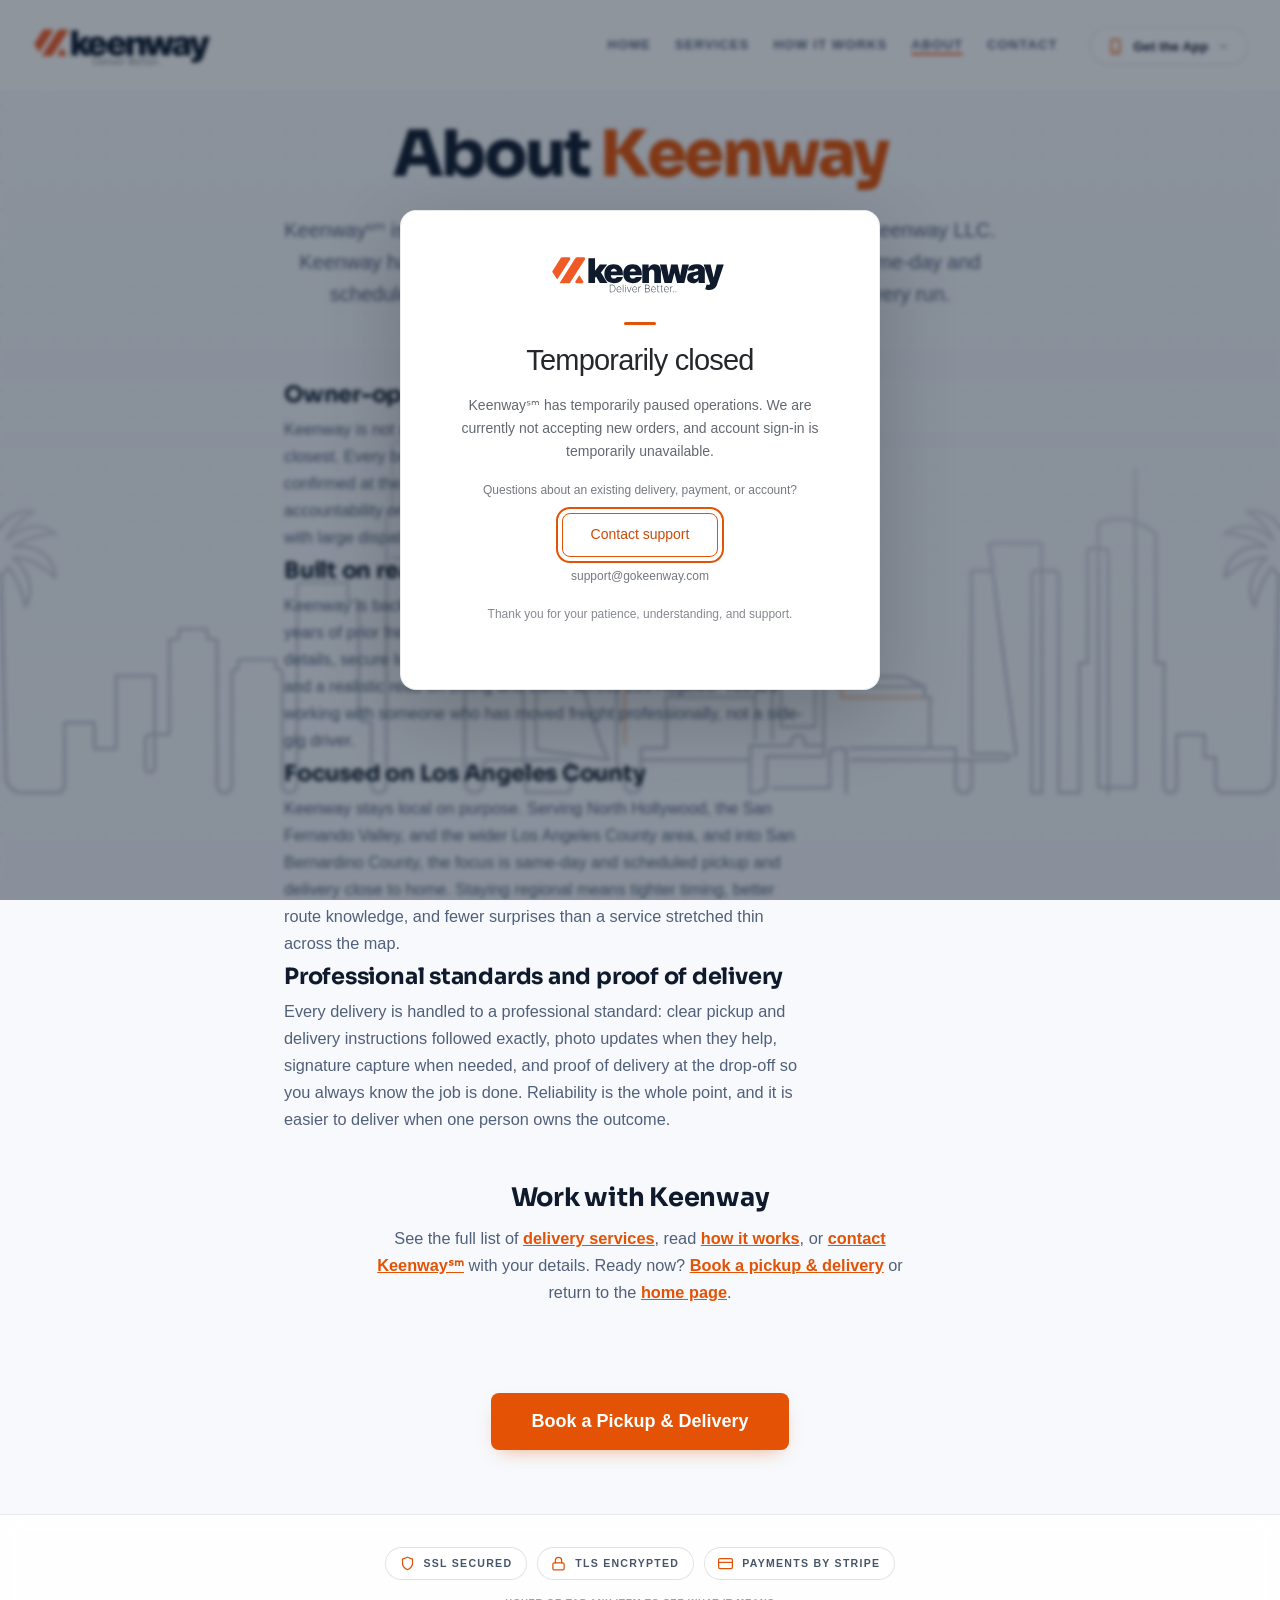
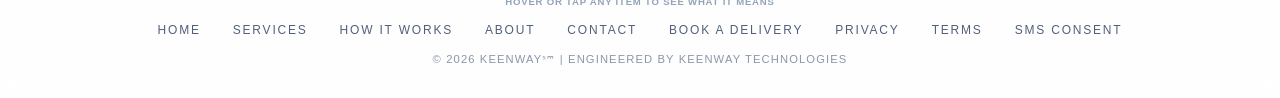
==== commit c5824e68: "Show compact closure modal over the original marketing pages" ====
--- a/about.html
+++ b/about.html
@@ -34,18 +34,6 @@
     <!-- The cursor is still over the clicked link when the next page loads; skip header transitions until the page settles so that link does not fade in. -->
     <script>document.documentElement.classList.add("kw-nav-loading");addEventListener("load",function(){requestAnimationFrame(function(){requestAnimationFrame(function(){document.documentElement.classList.remove("kw-nav-loading");});});});</script>
     <style>.kw-nav-loading header *, .kw-nav-loading header *::before, .kw-nav-loading header *::after { transition: none !important; }</style>
-    <!-- Cross-page view transition: header and skyline stay put, page content cross-fades instead of hard-swapping. -->
-    <style>
-      @view-transition { navigation: auto; }
-      #site-header { view-transition-name: kw-header; }
-      #bg-skyline { view-transition-name: kw-skyline; }
-      ::view-transition-group(root) { animation-duration: 0.18s; }
-      ::view-transition-group(kw-header), ::view-transition-group(kw-skyline),
-      ::view-transition-old(kw-header), ::view-transition-new(kw-header),
-      ::view-transition-old(kw-skyline), ::view-transition-new(kw-skyline) { animation: none; }
-      ::view-transition-old(kw-header), ::view-transition-old(kw-skyline) { display: none; }
-      @media (prefers-reduced-motion: reduce) { @view-transition { navigation: none; } }
-    </style>
     <style>
       :root {
         --brand-orange: #e35205;
@@ -685,7 +673,9 @@
       .app-menu-badge { height: 42px; width: auto; display: block; }
       .app-menu-note { margin: 0; padding-top: 0.85rem; border-top: 1px solid rgba(15,27,45,0.09); font-size: 0.58rem; font-weight: 600; text-transform: uppercase; letter-spacing: 0.1em; line-height: 1.5; color: #8a96aa; text-align: center; }
         </style>
-  </head>
+  <link rel="stylesheet" href="/closure-modal.css">
+<script src="/closure-modal.js" defer></script>
+</head>
   <body>
     <div id="bg-skyline" aria-hidden="true"><img src="home-icons/la-skyline-art.png" alt="" class="skyline-art" /></div>
 
@@ -1038,5 +1028,20 @@
     </script>
     <link rel="stylesheet" href="/trust-badges.css" />
     <script src="/trust-badges.js" defer></script>
-  </body>
+  
+<!-- Owner-authorized temporary closure. Existing page remains in the background. -->
+<div id="kw-closure-backdrop" class="kwClosureBackdrop" aria-hidden="true"></div>
+<dialog id="kw-closure-modal" class="kwClosureModal" open aria-modal="true" aria-labelledby="kw-closure-title" aria-describedby="kw-closure-description">
+  <img class="kwClosureLogo" src="/ow-logo-dark.svg" alt="Keenway, Deliver Better" width="220" height="72">
+  <span class="kwClosureAccent" aria-hidden="true"></span>
+  <h1 id="kw-closure-title" class="kwClosureTitle">Temporarily closed</h1>
+  <p id="kw-closure-description" class="kwClosureCopy">Keenwayˢᵐ has temporarily paused operations. We are currently not accepting new orders, and account sign-in is temporarily unavailable.</p>
+  <p class="kwClosureHelp">Questions about an existing delivery, payment, or account?</p>
+  <a class="kwClosureButton" href="mailto:support@gokeenway.com">Contact support</a>
+  <span class="kwClosureEmail">support@gokeenway.com</span>
+  <p class="kwClosureThanks">Thank you for your patience, understanding, and support.</p>
+</dialog>
+
+</body>
 </html>
+
--- a/closure-modal.css
+++ b/closure-modal.css
@@ -0,0 +1,19 @@
+.kwClosureBackground{display:contents}
+.kwClosureBackdrop{position:fixed;inset:0;z-index:2147483645;background:rgba(15,27,45,.46);backdrop-filter:blur(2px);-webkit-backdrop-filter:blur(2px)}
+.kwClosureModal{box-sizing:border-box;position:fixed;inset:auto;top:50%;left:50%;transform:translate(-50%,-50%);z-index:2147483646;width:min(480px,calc(100vw - 32px));max-width:none;max-height:calc(100vh - 32px);max-height:calc(100dvh - 32px);aspect-ratio:1;margin:0;padding:30px 34px;border:1px solid rgba(15,27,45,.09);border-radius:16px;overflow:auto;overscroll-behavior:contain;background:#fff;color:#24272b;box-shadow:0 24px 80px rgba(0,0,0,.2);text-align:center;font-family:Arial,Helvetica,sans-serif;line-height:1.5;color-scheme:light;-webkit-font-smoothing:antialiased}
+.kwClosureModal[open]{display:flex;flex-direction:column;align-items:center;justify-content:flex-start}
+.kwClosureModal:not([open]){display:none}
+.kwClosureModal::backdrop{background:transparent}
+.kwClosureModal>*{box-sizing:border-box;flex-shrink:0}
+.kwClosureModal .kwClosureLogo{display:block;width:200px;max-width:100%;height:65px;min-height:65px;object-fit:contain;object-position:center;margin:0 auto 16px;padding:3px;overflow:visible}
+.kwClosureAccent{display:block;width:32px;height:3px;border-radius:2px;background:#e35205;margin:0 auto 18px}
+.kwClosureModal .kwClosureTitle{font-family:inherit;font-size:29px;font-weight:400;line-height:1.2;letter-spacing:-.8px;color:#24272b;margin:0 0 16px;padding:0}
+.kwClosureModal .kwClosureCopy{font-family:inherit;font-size:14px;font-weight:400;line-height:1.65;color:#626970;margin:0 0 18px;padding:0;max-width:390px}
+.kwClosureModal .kwClosureHelp{font-family:inherit;font-size:12px;font-weight:400;line-height:1.5;color:#747980;margin:0 0 14px;padding:0}
+.kwClosureModal .kwClosureButton{display:inline-flex;align-items:center;justify-content:center;min-height:44px;padding:10px 28px;border:1px solid #e35205;border-radius:8px;background:#fff;color:#ce4a05;text-decoration:none;font-family:inherit;font-size:14px;font-weight:500;line-height:1.4;box-shadow:none}
+.kwClosureModal .kwClosureButton:hover{background:#fff7f2}
+.kwClosureModal .kwClosureButton:focus-visible{outline:2px solid #e35205;outline-offset:4px}
+.kwClosureEmail{display:block;font-size:12px;color:#747980;margin:10px 0 0;overflow-wrap:anywhere}
+.kwClosureModal .kwClosureThanks{font-family:inherit;font-size:12px;font-weight:400;line-height:1.6;color:#858990;margin:20px 0 0;padding:0;max-width:335px}
+@media(max-width:520px){.kwClosureModal{padding:24px;aspect-ratio:auto;min-height:min(440px,calc(100dvh - 32px))}.kwClosureModal .kwClosureLogo{width:180px;height:59px;min-height:59px}.kwClosureModal .kwClosureTitle{font-size:26px}.kwClosureModal .kwClosureCopy{font-size:13px}}
+@media(max-height:580px){.kwClosureModal{aspect-ratio:auto;padding:20px 26px}.kwClosureModal .kwClosureLogo{height:52px;min-height:52px;margin-bottom:12px}.kwClosureAccent{margin-bottom:12px}.kwClosureModal .kwClosureThanks{margin-top:14px}}
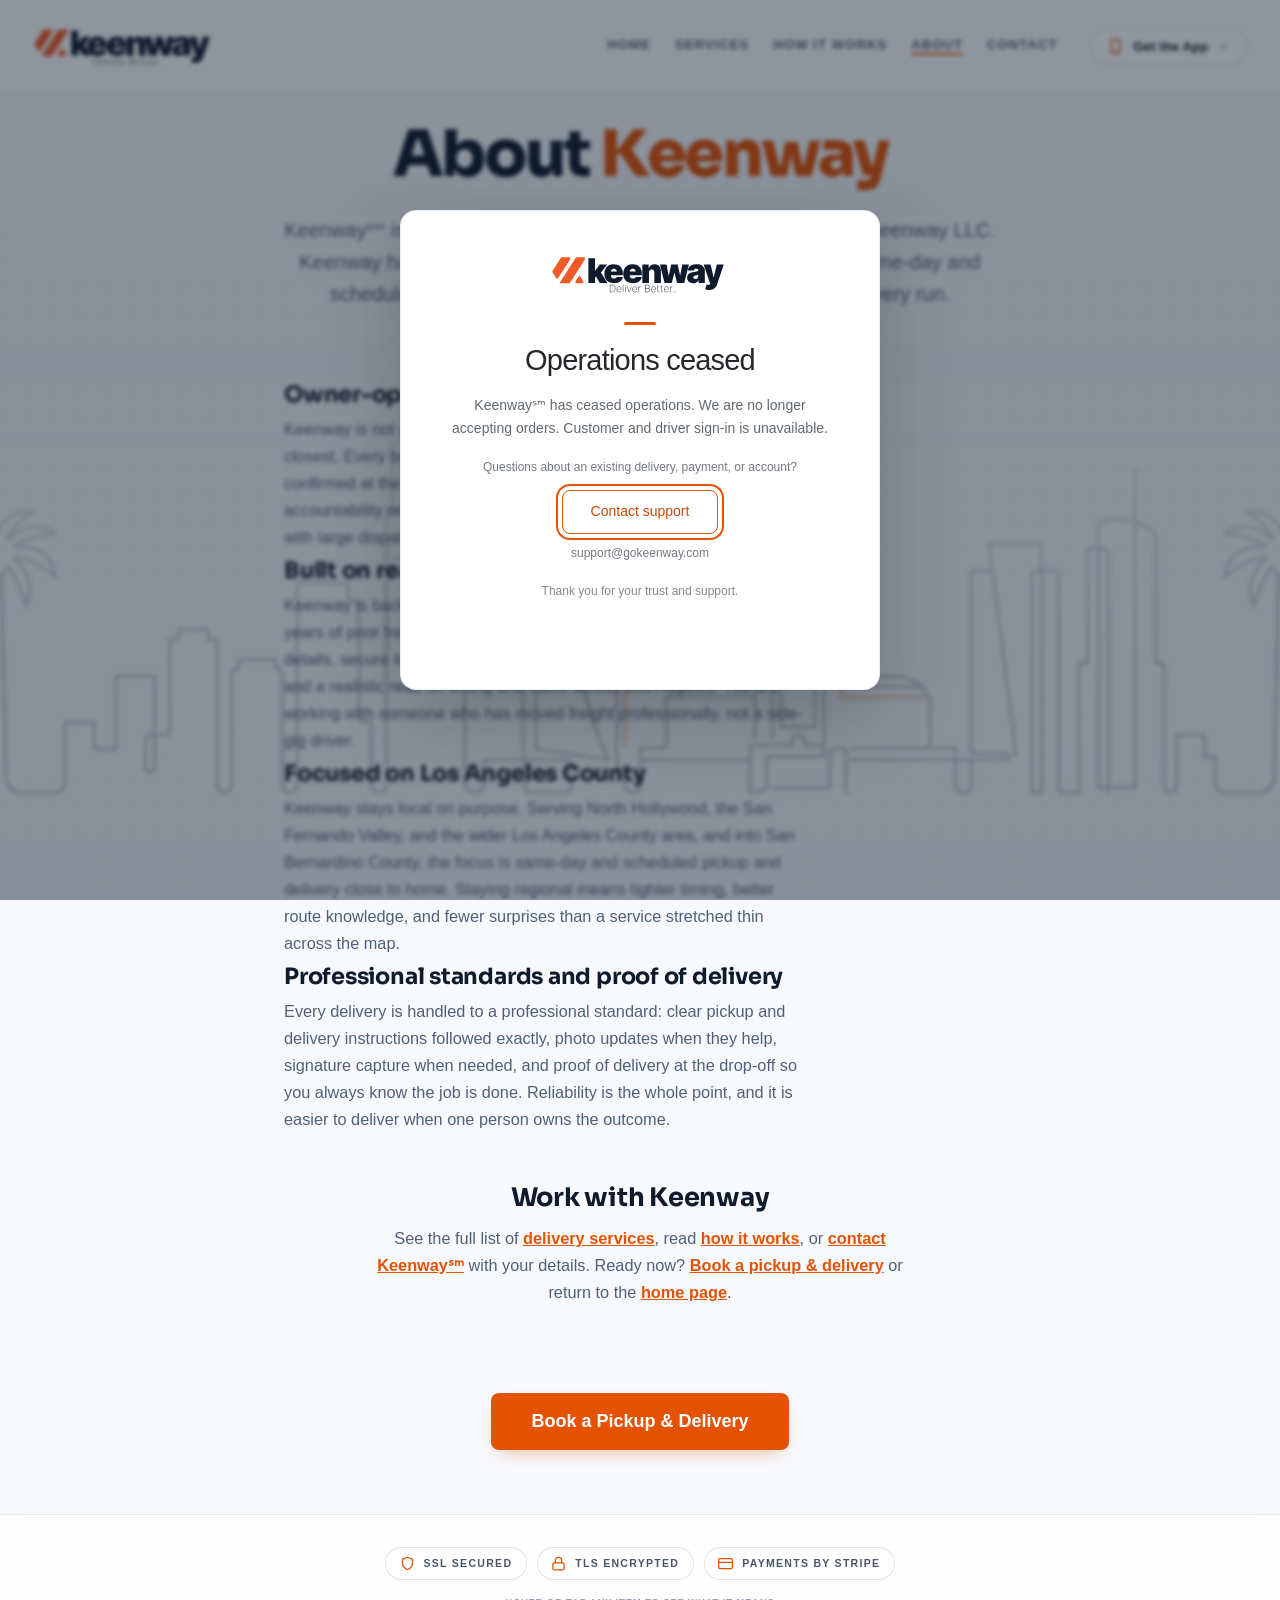
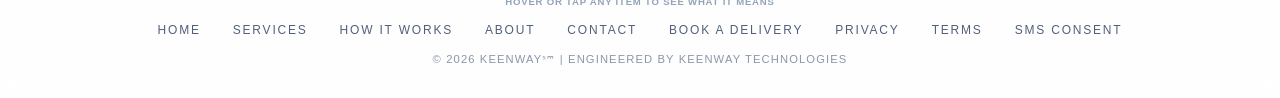
==== commit 3d084fe6: "State that Keenway has ceased operations in closure notices" ====
--- a/about.html
+++ b/about.html
@@ -1034,12 +1034,12 @@
 <dialog id="kw-closure-modal" class="kwClosureModal" open aria-modal="true" aria-labelledby="kw-closure-title" aria-describedby="kw-closure-description">
   <img class="kwClosureLogo" src="/ow-logo-dark.svg" alt="Keenway, Deliver Better" width="220" height="72">
   <span class="kwClosureAccent" aria-hidden="true"></span>
-  <h1 id="kw-closure-title" class="kwClosureTitle">Temporarily closed</h1>
-  <p id="kw-closure-description" class="kwClosureCopy">Keenwayˢᵐ has temporarily paused operations. We are currently not accepting new orders, and account sign-in is temporarily unavailable.</p>
+  <h1 id="kw-closure-title" class="kwClosureTitle">Operations ceased</h1>
+  <p id="kw-closure-description" class="kwClosureCopy">Keenwayˢᵐ has ceased operations. We are no longer accepting orders. Customer and driver sign-in is unavailable.</p>
   <p class="kwClosureHelp">Questions about an existing delivery, payment, or account?</p>
   <a class="kwClosureButton" href="mailto:support@gokeenway.com">Contact support</a>
   <span class="kwClosureEmail">support@gokeenway.com</span>
-  <p class="kwClosureThanks">Thank you for your patience, understanding, and support.</p>
+  <p class="kwClosureThanks">Thank you for your trust and support.</p>
 </dialog>
 
 </body>
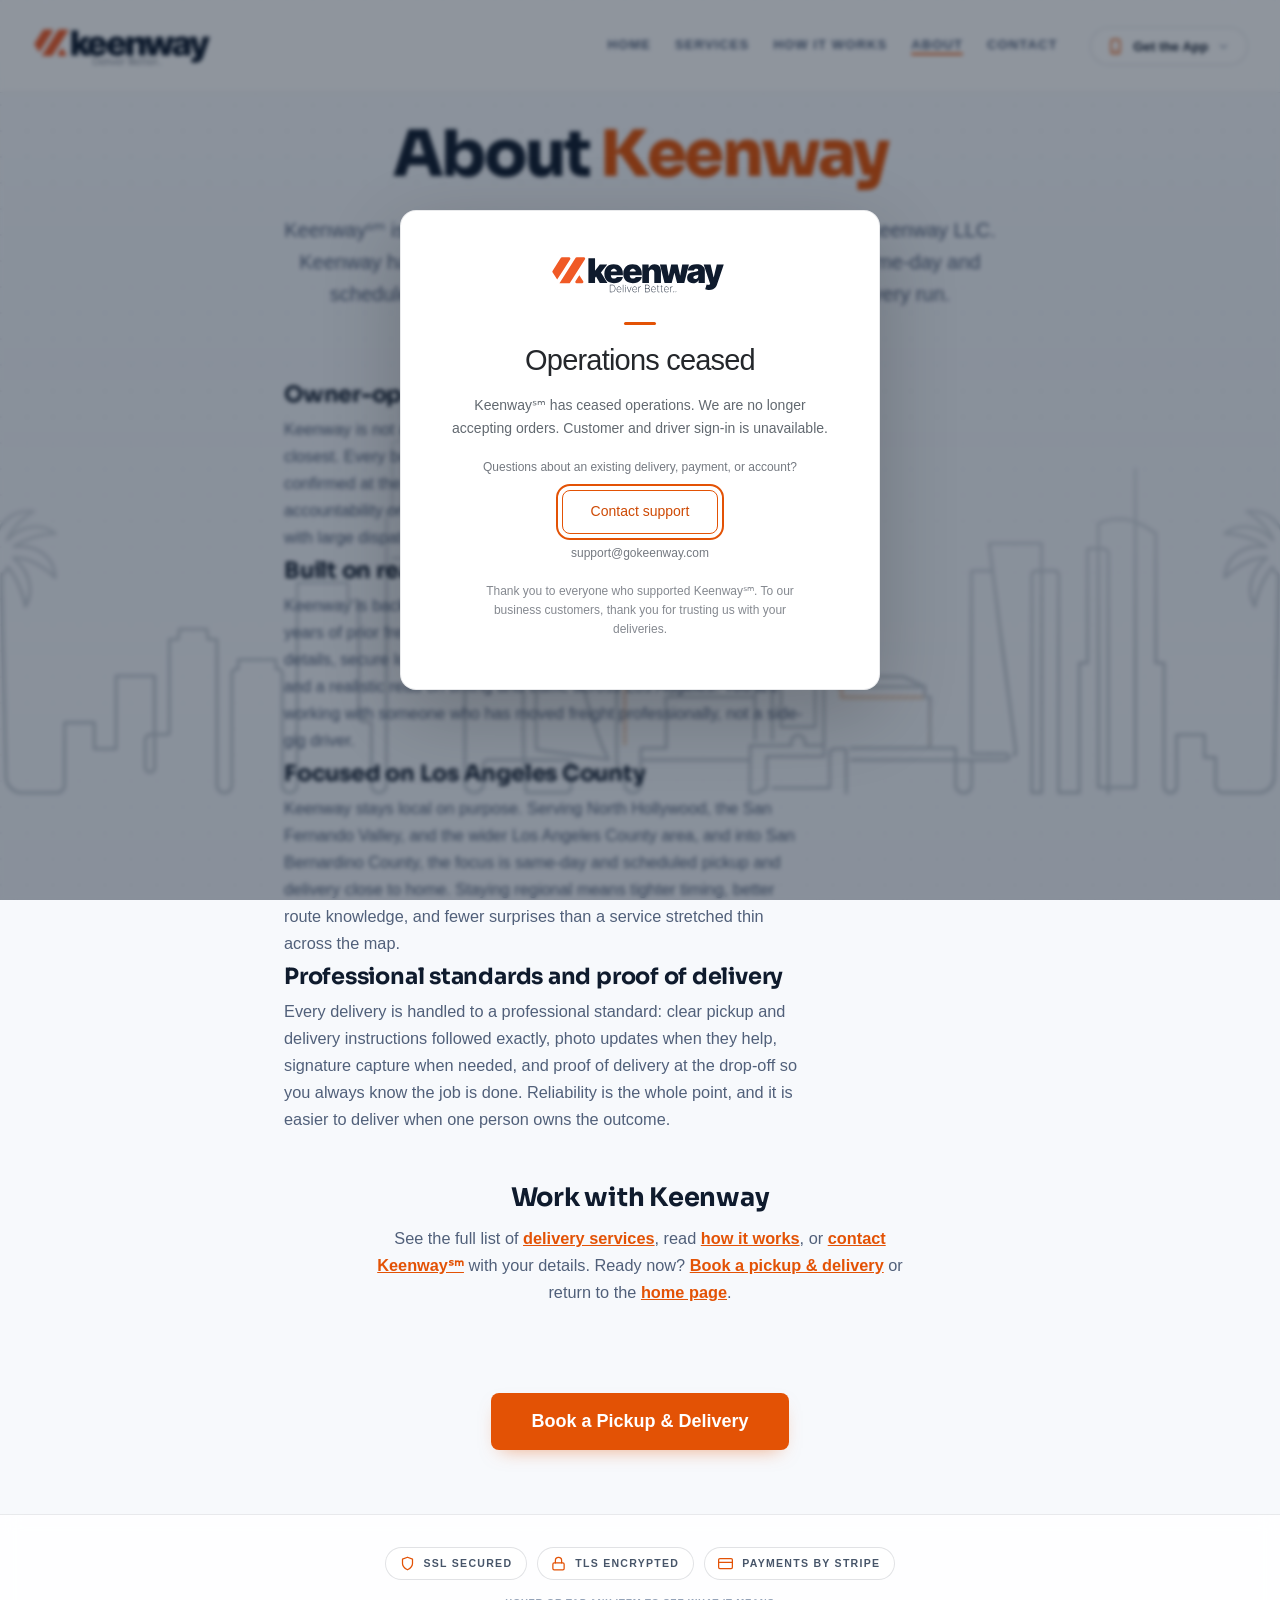
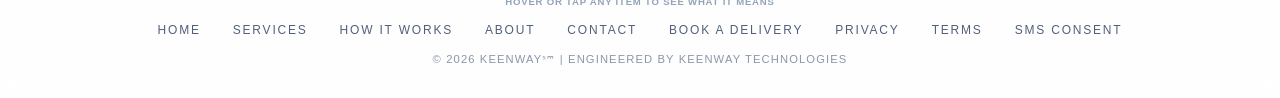
==== commit e1da1b5a: "Thank supporters and business customers in the closure modal" ====
--- a/about.html
+++ b/about.html
@@ -1039,7 +1039,7 @@
   <p class="kwClosureHelp">Questions about an existing delivery, payment, or account?</p>
   <a class="kwClosureButton" href="mailto:support@gokeenway.com">Contact support</a>
   <span class="kwClosureEmail">support@gokeenway.com</span>
-  <p class="kwClosureThanks">Thank you for your trust and support.</p>
+  <p class="kwClosureThanks">Thank you to everyone who supported Keenwayˢᵐ. To our business customers, thank you for trusting us with your deliveries.</p>
 </dialog>
 
 </body>
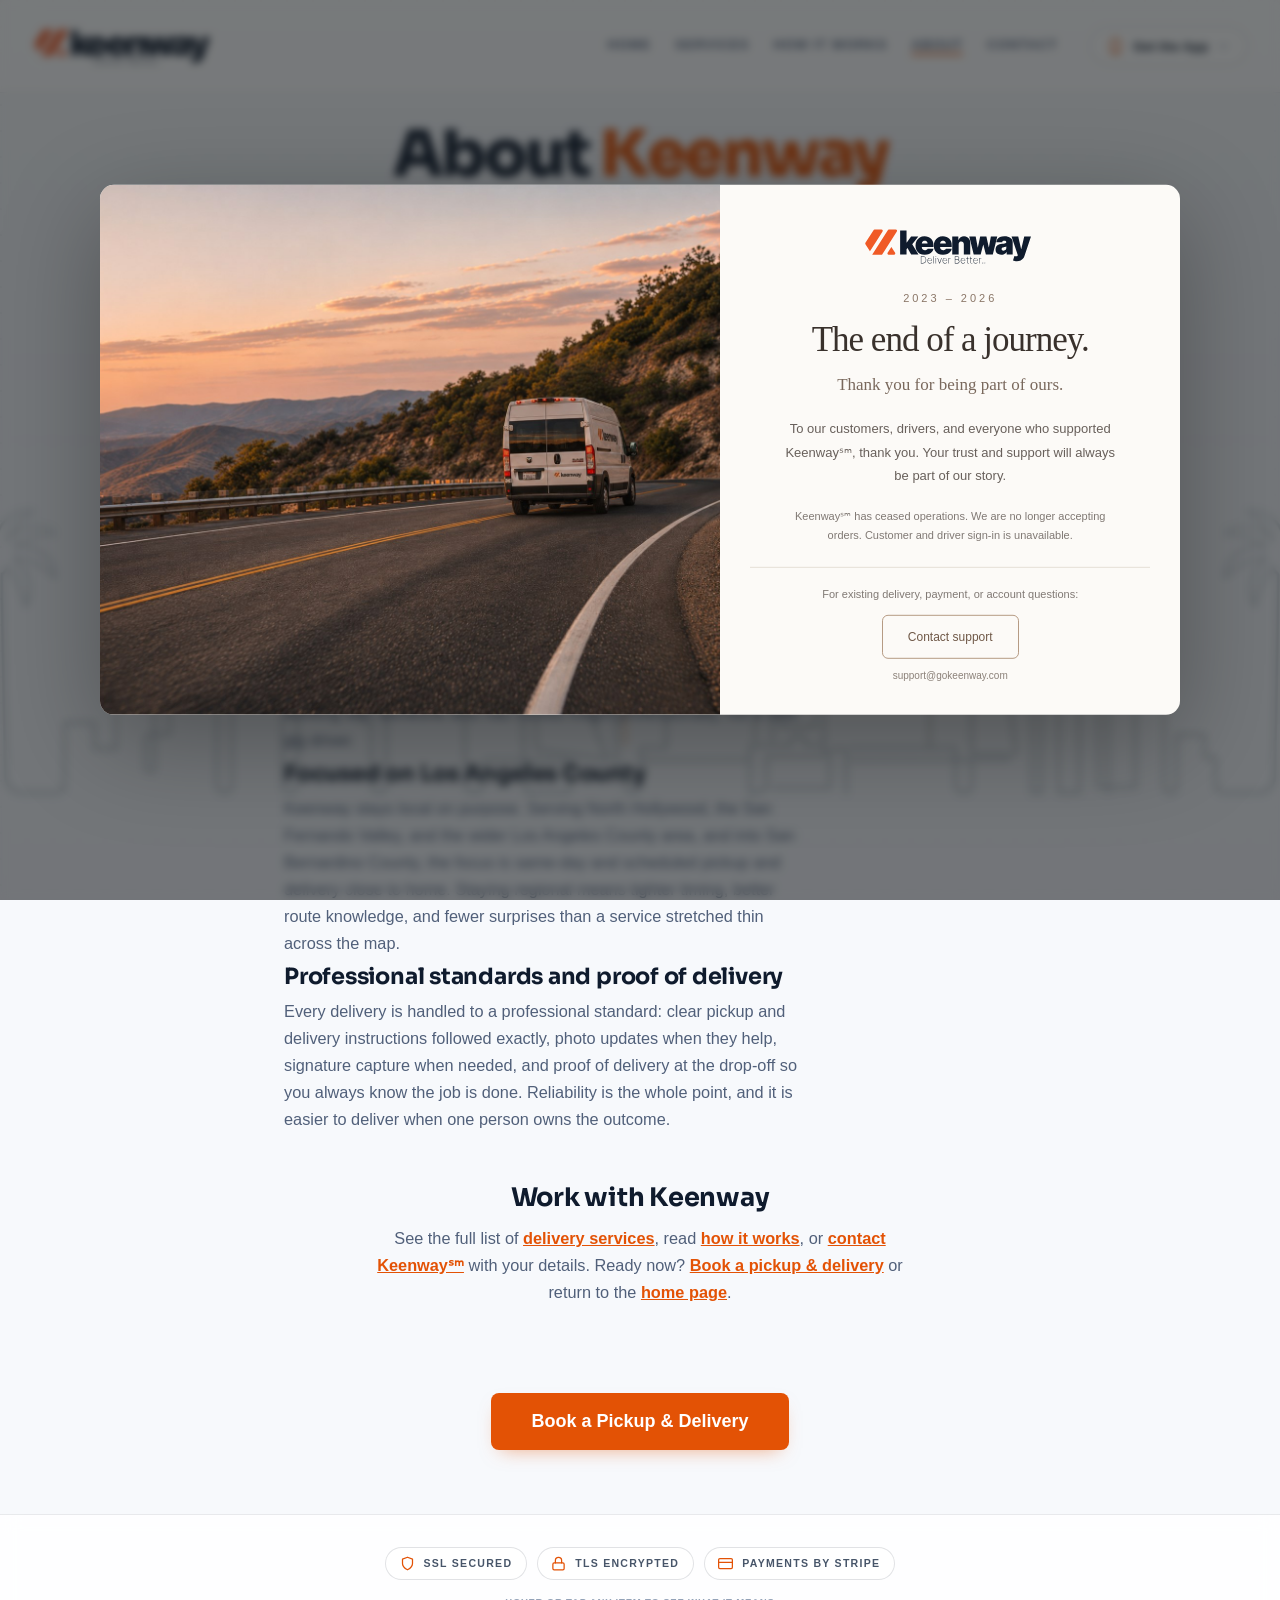
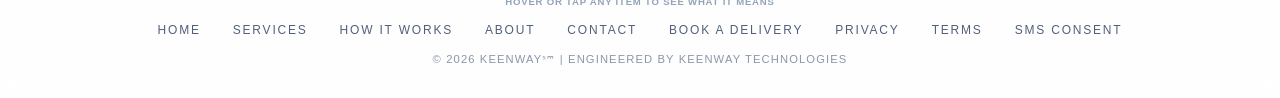
==== commit b041af90: "Add flush mountain sunset photo and responsive Keenway farewell modal" ====
--- a/about.html
+++ b/about.html
@@ -1,1047 +1,1053 @@
-<!doctype html>
-<html lang="en">
-  <head>
-    <meta charset="UTF-8" />
-    <meta
-      name="viewport"
-      content="width=device-width, initial-scale=1.0, maximum-scale=5.0, user-scalable=yes"
-    />
-    <meta name="apple-mobile-web-app-capable" content="yes" />
-    <meta
-      name="apple-mobile-web-app-status-bar-style"
-      content="black-translucent"
-    />
-    <title>About Keenwayˢᵐ | Owner-Operated Delivery Service</title>
-    <meta name="description" content="Learn about Keenway LLC, an owner-operated Los Angeles County delivery service built on CDL freight experience, reliable communication, and professional pickup and delivery service." />
-    <link rel="canonical" href="https://www.gokeenway.com/about" />
-    <meta name="robots" content="index, follow" />
-    <meta property="og:type" content="website" />
-    <meta property="og:site_name" content="Keenway" />
-    <meta property="og:title" content="About Keenwayˢᵐ | Owner-Operated Delivery Service" />
-    <meta property="og:description" content="Owner-operated Los Angeles County delivery service built on CDL freight experience and reliable, hands-on communication." />
-    <meta property="og:url" content="https://www.gokeenway.com/about" />
-    <meta property="og:image" content="https://www.gokeenway.com/keenway-logo-full.png" />
-    <meta name="twitter:card" content="summary_large_image" />
-    <meta name="twitter:title" content="About Keenwayˢᵐ | Owner-Operated Delivery Service" />
-    <meta name="twitter:description" content="Owner-operated Los Angeles County delivery service built on CDL freight experience." />
-    <meta name="twitter:image" content="https://www.gokeenway.com/keenway-logo-full.png" />
-    <link rel="icon" type="image/png" href="favicon.png" />
-    <link rel="preconnect" href="https://fonts.googleapis.com" />
-    <link rel="preconnect" href="https://fonts.gstatic.com" crossorigin />
-    <link href="https://fonts.googleapis.com/css2?family=Sora:wght@500;600;700;800&display=swap" rel="stylesheet" />
-    <!-- Hold first paint until the page is parsed, so navigation swaps whole pages instead of flashing a half-loaded one. -->
-    <link rel="expect" href="#site-footer" blocking="render" />
-    <!-- The cursor is still over the clicked link when the next page loads; skip header transitions until the page settles so that link does not fade in. -->
-    <script>document.documentElement.classList.add("kw-nav-loading");addEventListener("load",function(){requestAnimationFrame(function(){requestAnimationFrame(function(){document.documentElement.classList.remove("kw-nav-loading");});});});</script>
-    <style>.kw-nav-loading header *, .kw-nav-loading header *::before, .kw-nav-loading header *::after { transition: none !important; }</style>
-    <style>
-      :root {
-        --brand-orange: #e35205;
-        --brand-orange-hover: #c94804;
-        --brand-black: #000000;
-        --brand-black-hover: #1a1a1a;
-        --white: #ffffff;
-        --slate-100: #f1f5f9;
-        --font-main:
-          -apple-system, BlinkMacSystemFont, "Inter", "Segoe UI", Roboto,
-          sans-serif;
-        --transition: all 0.3s cubic-bezier(0.4, 0, 0.2, 1);
-      }
-
-      * {
-        margin: 0;
-        padding: 0;
-        box-sizing: border-box;
-        font-family: var(--font-main);
-      }
-
-      body {
-        position: relative;
-        background-color: var(--brand-black);
-        min-height: 100vh;
-        min-height: 100dvh;
-        display: flex;
-        flex-direction: column;
-        overflow-x: hidden;
-        -webkit-font-smoothing: antialiased;
-        -moz-osx-font-smoothing: grayscale;
-      }
-
-      /* Video Background */
-      #bg-video {
-        position: fixed;
-        top: 0;
-        left: 0;
-        width: 100%;
-        height: 100%;
-        object-fit: cover;
-        z-index: 0;
-        opacity: 0.85;
-        filter: contrast(1.1) saturate(1.2) brightness(0.9);
-        animation: cinematicZoom 60s ease-in-out infinite alternate;
-      }
-
-      @keyframes cinematicZoom {
-        from {
-          transform: scale(1);
-        }
-        to {
-          transform: scale(1.1);
-        }
-      }
-
-      /* Secondary video for crossfade */
-      #bg-video-2 {
-        position: fixed;
-        top: 0;
-        left: 0;
-        width: 100%;
-        height: 100%;
-        object-fit: cover;
-        z-index: 0;
-        opacity: 0;
-        filter: contrast(1.1) saturate(1.2) brightness(0.9);
-        animation: cinematicZoom 60s ease-in-out infinite alternate;
-        transition: opacity 2s ease-in-out;
-      }
-
-      header {
-        position: fixed;
-        top: 0;
-        left: 0;
-        width: 100%;
-        padding: 1rem 2rem;
-        display: flex;
-        justify-content: space-between;
-        align-items: center;
-        z-index: 100;
-        background: rgba(0, 0, 0, 0.4);
-        backdrop-filter: blur(20px);
-        -webkit-backdrop-filter: blur(20px);
-        border-bottom: 1px solid rgba(255, 255, 255, 0.05);
-      }
-
-      .logo-link {
-        display: flex;
-        align-items: center;
-        text-decoration: none;
-      }
-
-      .logo-img {
-        height: 60px;
-        width: auto;
-      }
-
-      .header-right {
-        display: flex;
-        align-items: center;
-        gap: 2rem;
-      }
-
-      .nav-links {
-        display: flex;
-        gap: 1.5rem;
-        align-items: center;
-      }
-
-      .nav-link {
-        color: rgba(255, 255, 255, 0.72);
-        text-decoration: none;
-        font-size: 0.82rem;
-        font-weight: 600;
-        text-transform: uppercase;
-        letter-spacing: 0.08em;
-        transition: var(--transition);
-        position: relative;
-        padding-bottom: 3px;
-      }
-
-      .nav-link::after {
-        content: '';
-        position: absolute;
-        bottom: 0;
-        left: 0;
-        width: 0;
-        height: 2px;
-        background: var(--brand-orange);
-        border-radius: 1px;
-        transition: width 0.25s ease;
-      }
-
-      .nav-link:hover { color: var(--white); }
-      .nav-link:hover::after,
-      .nav-link--active::after { width: 100%; }
-      .nav-link--active { color: var(--brand-orange); }
-
-      .google-play-link {
-        display: inline-block;
-        text-decoration: none;
-      }
-
-      .google-play-badge {
-        height: 40px;
-        width: auto;
-        transition: var(--transition);
-      }
-
-      .google-play-link:hover .google-play-badge {
-        transform: translateY(-2px);
-      }
-
-      .google-play-wrapper {
-        display: flex;
-        flex-direction: column;
-        align-items: center;
-        gap: 4px;
-      }
-
-      .app-label {
-        font-size: 0.6rem;
-        font-weight: 700;
-        text-transform: uppercase;
-        letter-spacing: 0.15em;
-        color: rgba(255, 255, 255, 0.55);
-      }
-
-      /* ===== Hamburger Button ===== */
-      .hamburger-btn {
-        display: none;
-        flex-direction: column;
-        justify-content: center;
-        align-items: center;
-        gap: 5px;
-        width: 40px;
-        height: 40px;
-        background: rgba(255, 255, 255, 0.07);
-        border: 1px solid rgba(255, 255, 255, 0.12);
-        border-radius: 8px;
-        cursor: pointer;
-        transition: var(--transition);
-        padding: 0;
-        flex-shrink: 0;
-      }
-
-      .hamburger-btn:hover {
-        background: rgba(255, 255, 255, 0.14);
-        border-color: rgba(255, 255, 255, 0.25);
-      }
-
-      .hamburger-line {
-        display: block;
-        width: 18px;
-        height: 2px;
-        background: var(--white);
-        border-radius: 2px;
-        transition: var(--transition);
-        transform-origin: center;
-      }
-
-      .hamburger-btn.is-open .hamburger-line:nth-child(1) {
-        transform: translateY(7px) rotate(45deg);
-      }
-      .hamburger-btn.is-open .hamburger-line:nth-child(2) {
-        opacity: 0;
-        transform: scaleX(0);
-      }
-      .hamburger-btn.is-open .hamburger-line:nth-child(3) {
-        transform: translateY(-7px) rotate(-45deg);
-      }
-
-      /* ===== Mobile Menu ===== */
-      .mobile-menu {
-        position: absolute;
-        top: 100%;
-        left: 0;
-        right: 0;
-        background: rgba(5, 5, 5, 0.96);
-        backdrop-filter: blur(24px);
-        -webkit-backdrop-filter: blur(24px);
-        border-bottom: 1px solid rgba(255, 255, 255, 0.07);
-        padding: 0 1.5rem;
-        display: flex;
-        flex-direction: column;
-        gap: 1.25rem;
-        max-height: 0;
-        overflow: hidden;
-        opacity: 0;
-        transform: translateY(-6px);
-        transition: max-height 0.35s ease, opacity 0.25s ease, transform 0.25s ease, padding 0.35s ease;
-        pointer-events: none;
-      }
-
-      .mobile-menu.is-open {
-        max-height: 400px;
-        opacity: 1;
-        transform: translateY(0);
-        padding: 1.5rem 1.5rem 2rem;
-        pointer-events: auto;
-      }
-
-      .mobile-nav {
-        display: flex;
-        flex-direction: column;
-      }
-
-      .mobile-nav-link {
-        display: block;
-        color: rgba(255, 255, 255, 0.68);
-        text-decoration: none;
-        font-size: 0.95rem;
-        font-weight: 600;
-        text-transform: uppercase;
-        letter-spacing: 0.1em;
-        padding: 1rem 0;
-        border-bottom: 1px solid rgba(255, 255, 255, 0.07);
-        transition: color 0.2s ease, padding-left 0.2s ease;
-      }
-
-      .mobile-nav-link:last-child { border-bottom: none; }
-
-      .mobile-nav-link:hover,
-      .mobile-nav-link--active {
-        color: var(--brand-orange);
-        padding-left: 4px;
-      }
-
-      .mobile-play-wrapper {
-        display: flex;
-        flex-direction: column;
-        align-items: flex-start;
-        gap: 8px;
-        padding-top: 0.25rem;
-      }
-
-      .mobile-play-badge { height: 44px !important; }
-
-      .container {
-        flex: 1;
-        display: flex;
-        flex-direction: column;
-        align-items: center;
-        position: relative;
-        z-index: 10;
-        padding-top: 120px;
-        padding-bottom: 4rem;
-        width: 100%;
-      }
-
-      /* Page Content Styling */
-      .page-header {
-        text-align: center;
-        margin-bottom: 4rem;
-        max-width: 800px;
-        padding: 0 1.5rem;
-      }
-
-      h1 {
-        font-size: clamp(2.5rem, 6vw, 4rem);
-        font-weight: 900;
-        line-height: 1.1;
-        letter-spacing: -0.04em;
-        margin-bottom: 1.5rem;
-        color: var(--white);
-        text-shadow: 0 4px 12px rgba(0, 0, 0, 0.8);
-      }
-
-      .subtext {
-        font-size: clamp(1rem, 1.8vw, 1.25rem);
-        color: rgba(255, 255, 255, 0.8);
-        line-height: 1.6;
-        font-weight: 400;
-        text-shadow: 0 2px 8px rgba(0, 0, 0, 0.8);
-      }
-      
-      .brand-highlight {
-        color: var(--brand-orange);
-      }
-
-      .steps-container {
-        width: 100%;
-        max-width: 760px;
-        margin: 0 auto;
-        padding: 0 1.5rem;
-        list-style: none;
-      }
-
-      .step {
-        position: relative;
-        display: grid;
-        grid-template-columns: 60px 1fr;
-        gap: 1.75rem;
-        padding-bottom: 2.75rem;
-      }
-
-      .step:last-child {
-        padding-bottom: 0;
-      }
-
-      /* dashed route connector, echoes the skyline delivery line */
-      .step:not(:last-child)::before {
-        content: "";
-        position: absolute;
-        top: 64px;
-        bottom: 0.25rem;
-        left: 30px;
-        border-left: 2px dashed rgba(227, 82, 5, 0.35);
-      }
-
-      .step-marker {
-        position: relative;
-        z-index: 1;
-      }
-
-      .step-num {
-        width: 60px;
-        height: 60px;
-        border-radius: 50%;
-        display: grid;
-        place-items: center;
-        font-family: "Sora", ui-sans-serif, system-ui, sans-serif;
-        font-size: 1.45rem;
-        font-weight: 700;
-        color: var(--brand-orange);
-        background: #ffffff;
-        border: 1px solid rgba(15, 27, 45, 0.12);
-        box-shadow: 0 1px 2px rgba(15, 27, 45, 0.05);
-        transition: transform 0.35s cubic-bezier(0.16, 1, 0.3, 1),
-          background 0.35s ease, color 0.35s ease, box-shadow 0.35s ease,
-          border-color 0.35s ease;
-      }
-
-      .step:hover .step-num {
-        background: var(--brand-orange);
-        color: #ffffff;
-        border-color: var(--brand-orange);
-        transform: translateY(-3px) scale(1.05);
-        box-shadow: 0 14px 28px -10px rgba(227, 82, 5, 0.6);
-      }
-
-      .step-body {
-        padding-top: 0.35rem;
-      }
-
-      .step-title {
-        font-size: 1.4rem;
-        font-weight: 700;
-        color: #0f1b2d;
-        margin-bottom: 0.5rem;
-        letter-spacing: -0.01em;
-      }
-
-      .step-desc {
-        font-size: 1.02rem;
-        color: #51607a;
-        line-height: 1.65;
-        max-width: 58ch;
-      }
-      
-      .cta-container {
-        margin-top: 4rem;
-        text-align: center;
-      }
-      
-      .btn-main {
-        display: inline-flex;
-        align-items: center;
-        justify-content: center;
-        text-align: center;
-        background-color: var(--brand-orange);
-        color: var(--white);
-        padding: 1.1rem 2.5rem;
-        border-radius: 8px;
-        font-weight: 700;
-        text-decoration: none;
-        font-size: 1.125rem;
-        transition: var(--transition);
-        box-shadow: 0 10px 25px -5px rgba(227, 82, 5, 0.4);
-      }
-      
-      .btn-main:hover {
-        background-color: var(--brand-orange-hover);
-        transform: scale(1.02);
-        box-shadow: 0 15px 30px -5px rgba(227, 82, 5, 0.5);
-      }
-
-      footer {
-        padding: 2rem;
-        display: flex;
-        flex-direction: column;
-        align-items: center;
-        gap: 1rem;
-        z-index: 10;
-        position: relative;
-        background: rgba(0,0,0,0.6);
-        backdrop-filter: blur(10px);
-        margin-top: auto;
-      }
-
-      .footer-links {
-        display: flex;
-        gap: 2rem;
-      }
-
-      .footer-links a {
-        color: rgba(255, 255, 255, 0.4);
-        text-decoration: none;
-        font-size: 0.75rem;
-        font-weight: 500;
-        text-transform: uppercase;
-        letter-spacing: 0.15em;
-        transition: var(--transition);
-      }
-
-      .footer-links a:hover {
-        color: var(--brand-orange);
-      }
-
-      .copyright {
-        color: rgba(255, 255, 255, 0.3);
-        font-size: 0.7rem;
-        letter-spacing: 0.1em;
-        font-weight: 400;
-        text-transform: uppercase;
-      }
-      
-      .video-credits {
-        position: relative;
-        z-index: 50;
-        font-size: 0.6rem;
-        color: rgba(255, 255, 255, 0.3);
-        text-align: center;
-        line-height: 1.4;
-        text-transform: uppercase;
-        letter-spacing: 0.1em;
-      }
-      
-      .video-credits a {
-        color: rgba(255, 255, 255, 0.4);
-        text-decoration: underline;
-        transition: var(--transition);
-      }
-      
-      .video-credits a:hover {
-        color: var(--white);
-      }
-
-      /* ===== Scroll-triggered Animations ===== */
-
-      .hero-animate {
-        opacity: 1;
-        transform: none;
-      }
-
-      .hero-animate.is-visible {
-        opacity: 1;
-        transform: translateY(0);
-      }
-
-      .scroll-animate {
-        opacity: 1;
-        transform: none;
-      }
-
-      .scroll-animate.is-visible {
-        opacity: 1;
-        transform: translateY(0);
-      }
-
-      /* Button press feedback */
-      .btn-main:active {
-        transform: scale(0.95) !important;
-      }
-
-      /* Responsive Logic */
-      @media (max-width: 768px) {
-        header {
-          padding: 1rem 1.5rem;
-        }
-
-        .header-right { gap: 0.75rem; }
-        .nav-links,
-        .google-play-wrapper, .app-menu { display: none; }
-        .hamburger-btn { display: flex; }
-        
-        .container {
-          padding-top: 100px;
-        }
-
-        .page-header {
-           margin-bottom: 2.5rem;
-        }
-      }
-
-      @media (max-width: 480px) {
-        .logo-img { height: 40px; }
-        .google-play-badge { height: 32px; }
-        .step { grid-template-columns: 48px 1fr; gap: 1.25rem; }
-        .step:not(:last-child)::before { left: 24px; top: 52px; }
-        .step-num { width: 48px; height: 48px; font-size: 1.2rem; }
-        .step-title { font-size: 1.2rem; }
-        .step-desc { font-size: 0.95rem; }
-      }
-      /* ===== Light techy-clean theme override ===== */
-      #bg-skyline {
-        position: fixed; left: 0; right: 0; bottom: 0; height: 30vh;
-        opacity: 0.38; z-index: 0; pointer-events: none;
-      }
-      #bg-skyline .skyline-art {
-        position: absolute; bottom: 0; left: 50%; transform: translateX(-50%);
-        width: min(1500px, 132%); height: auto;
-        mix-blend-mode: multiply;
-        -webkit-mask-image: linear-gradient(to top, #000 28%, transparent 72%);
-        mask-image: linear-gradient(to top, #000 28%, transparent 72%);
-      }
-      @media (max-width: 480px) { #bg-skyline { height: 22vh; opacity: 0.3; } }
-      body {
-        color: #0f1b2d;
-        background-color: #f7f9fc;
-        background-image:
-          radial-gradient(circle at 1px 1px, rgba(15,27,45,0.05) 1px, transparent 0),
-          linear-gradient(180deg, #f7f9fc 0%, #eaeef6 100%);
-        background-size: 26px 26px, 100% 100%;
-        background-attachment: fixed;
-      }
-      header { background: rgba(255,255,255,0.82); border-bottom: 1px solid rgba(15,27,45,0.09); }
-      .nav-link { color: #51607a; }
-      .nav-link:hover { color: #0f1b2d; }
-      .app-label { color: #8a96aa; }
-      .hamburger-btn { background: rgba(15,27,45,0.04); border: 1px solid rgba(15,27,45,0.14); }
-      .hamburger-btn:hover { background: rgba(15,27,45,0.08); border-color: #e35205; }
-      .hamburger-line { background: #0f1b2d; }
-      .mobile-menu { background: rgba(255,255,255,0.97); border-bottom: 1px solid rgba(15,27,45,0.09); }
-      .mobile-nav-link { color: #51607a; border-bottom: 1px solid rgba(15,27,45,0.09); }
-      h1, .page-header h1 { color: #0f1b2d; text-shadow: none; }
-      .subtext { color: #51607a; text-shadow: none; }
-      .btn-main { box-shadow: 0 8px 20px -10px rgba(227,82,5,0.55); }
-      footer { background: rgba(255,255,255,0.85); border-top: 1px solid rgba(15,27,45,0.09); }
-      .footer-links a { color: #51607a; }
-      .footer-links a:hover { color: #e35205; }
-      .copyright { color: #8a96aa; }
-          /* Display font for headings */
-      h1, h2, h3, h1 span, h2 span, h3 span, .accent, .brand-highlight,
-      .features-headline, .quote-heading, .feature-title,
-      .step-title, .card-title {
-        font-family: "Sora", ui-sans-serif, system-ui, -apple-system, sans-serif;
-      }
-          /* Logo: bigger + animated chevron */
-      .logo-svg { display: block; }
-      @keyframes logoIn {
-        from { opacity: 0; transform: translateX(-12px); }
-        to { opacity: 1; transform: translateX(0); }
-      }
-      .logo-svg { animation: none; }
-      .logo-mark {
-        transform-box: fill-box;
-        transform-origin: center;
-        transition: transform 0.4s cubic-bezier(0.16, 1, 0.3, 1);
-      }
-      .logo-link:hover .logo-mark { transform: translateX(7px); }
-      @media (prefers-reduced-motion: reduce) {
-        .logo-svg { animation: none; }
-        .logo-link:hover .logo-mark { transform: none; }
-      }
-          /* ===== Get-the-App dropdown ===== */
-      .app-menu { position: relative; }
-      .app-menu-trigger {
-        display: inline-flex; align-items: center; gap: 0.55rem;
-        padding: 0.6rem 1.05rem; background: #ffffff;
-        border: 1px solid rgba(15,27,45,0.14); border-radius: 999px;
-        color: #0f1b2d; font-size: 0.82rem; font-weight: 600;
-        letter-spacing: 0.01em; cursor: pointer; transition: var(--transition);
-        box-shadow: 0 1px 2px rgba(15,27,45,0.04);
-      }
-      .app-menu-trigger:hover { transform: translateY(-1px); box-shadow: 0 8px 18px -10px rgba(15,27,45,0.22); }
-      .app-menu-trigger:active { transform: translateY(0); }
-      .app-menu-icon { width: 17px; height: 17px; color: var(--brand-orange); flex-shrink: 0; }
-      .app-menu-chevron { width: 13px; height: 13px; color: #8a96aa; transition: transform 0.3s cubic-bezier(0.16,1,0.3,1); }
-      .app-menu.is-open .app-menu-chevron { transform: rotate(180deg); }
-      .app-menu-panel {
-        position: absolute; top: calc(100% + 0.75rem); right: 0; width: 264px;
-        padding: 1rem 1rem 0.85rem; background: #ffffff; border: 1px solid rgba(15,27,45,0.09);
-        border-radius: 22px;
-        box-shadow: 0 24px 48px -20px rgba(15,27,45,0.26), 0 2px 6px rgba(15,27,45,0.05), inset 0 1px 0 rgba(255,255,255,0.6);
-        display: flex; flex-direction: column; gap: 0.85rem;
-        opacity: 0; transform: translateY(-8px) scale(0.97); transform-origin: top right;
-        pointer-events: none;
-        transition: opacity 0.26s cubic-bezier(0.16,1,0.3,1), transform 0.26s cubic-bezier(0.16,1,0.3,1);
-        z-index: 120;
-      }
-      .app-menu.is-open .app-menu-panel { opacity: 1; transform: translateY(0) scale(1); pointer-events: auto; }
-      .app-menu-item { display: flex; flex-direction: column; align-items: center; gap: 0.5rem; padding: 0.75rem 0.5rem; border-radius: 16px; text-decoration: none; transition: background 0.2s ease; }
-      .app-menu-item:hover { background: #f7f9fc; }
-      .app-menu-item-label { font-size: 0.62rem; font-weight: 700; text-transform: uppercase; letter-spacing: 0.16em; color: #8a96aa; }
-      .app-menu-badge { height: 42px; width: auto; display: block; }
-      .app-menu-note { margin: 0; padding-top: 0.85rem; border-top: 1px solid rgba(15,27,45,0.09); font-size: 0.58rem; font-weight: 600; text-transform: uppercase; letter-spacing: 0.1em; line-height: 1.5; color: #8a96aa; text-align: center; }
-        </style>
-  <link rel="stylesheet" href="/closure-modal.css">
-<script src="/closure-modal.js" defer></script>
-</head>
-  <body>
-    <div id="bg-skyline" aria-hidden="true"><img src="home-icons/la-skyline-art.png" alt="" class="skyline-art" /></div>
-
-    <header id="site-header">
-      <a href="/" class="logo-link">
-        <svg class="logo-img logo-svg" viewBox="0 0 900 293" xmlns="http://www.w3.org/2000/svg" role="img" aria-label="Keenway"><path class="logo-mark" fill="#f05a26" fill-rule="evenodd" d="M35.89,177c21.74-33.99,43.49-67.99,65.23-101.98,2.64-4.12-.32-9.52-5.21-9.52h-36.3c-2.11,0-4.07,1.07-5.21,2.85L12.53,133.82c-1.3,2.03-1.3,4.63,0,6.66l23.36,36.52h0ZM47.34,194.92h47.6c2.11,0,4.07-1.07,5.21-2.85l74.86-117.05c2.64-4.12-.32-9.52-5.21-9.52h-36.3c-2.11,0-4.07,1.07-5.21,2.85l-80.95,126.56h.01ZM146.73,155.07l-19.4,30.33c-2.64,4.12.32,9.52,5.21,9.52h28.38c4.88,0,7.84-5.4,5.21-9.52l-19.4-30.33h-.01Z"/>
-  
-  <g>
-    <g>
-      <path fill="#0f1b2d" d="M622.82,235.5v-.52h3.62v.52h-1.52v4.31h-.59v-4.31h-1.52,0Z"/>
-      <path fill="#0f1b2d" d="M627.02,234.98h.7l1.65,4.02h.06l1.65-4.02h.7v4.84h-.55v-3.67h-.05l-1.51,3.67h-.53l-1.51-3.67h-.05v3.67h-.55v-4.84h0Z"/>
-    </g>
-    <g>
-      <path fill="#0f1b2d" d="M309.57,239.81h-10.24v-36.94h11.04c3.47,0,6.43.73,8.9,2.2,2.46,1.46,4.36,3.57,5.67,6.3,1.31,2.74,1.97,6.02,1.95,9.84,0,3.91-.7,7.25-2.05,10.02s-3.33,4.9-5.89,6.37c-2.58,1.47-5.69,2.21-9.36,2.21h0ZM301.58,237.72h7.9c3.29,0,6.07-.66,8.33-1.98,2.26-1.31,3.97-3.21,5.13-5.67,1.16-2.46,1.74-5.42,1.72-8.85,0-3.39-.56-6.3-1.68-8.72s-2.74-4.28-4.88-5.58c-2.14-1.3-4.75-1.95-7.84-1.95h-8.7v32.76h.02Z"/>
-      <path fill="#0f1b2d" d="M345.72,240.39c-2.5,0-4.68-.62-6.53-1.85-1.85-1.24-3.28-2.93-4.29-5.09-1.01-2.15-1.51-4.61-1.51-7.36s.51-5.23,1.52-7.39,2.41-3.87,4.19-5.12,3.81-1.88,6.09-1.88c1.55,0,3.02.31,4.41.93,1.39.62,2.62,1.51,3.68,2.68s1.9,2.58,2.51,4.22c.61,1.65.91,3.5.91,5.55v1.37h-21.93v-2h19.73c0-2.01-.41-3.82-1.23-5.43-.81-1.61-1.93-2.89-3.33-3.84s-2.98-1.42-4.75-1.42-3.48.52-4.91,1.54c-1.44,1.03-2.58,2.41-3.41,4.16-.84,1.75-1.27,3.69-1.31,5.84v.9c0,2.31.41,4.38,1.21,6.21.81,1.84,1.98,3.28,3.49,4.35s3.33,1.6,5.45,1.6c1.51,0,2.81-.26,3.89-.76,1.07-.51,1.95-1.13,2.64-1.87.68-.73,1.21-1.45,1.55-2.13l2,.81c-.42.92-1.07,1.85-1.95,2.77s-2,1.69-3.36,2.3-2.94.92-4.77.92h0Z"/>
-      <path fill="#0f1b2d" d="M366.49,202.87v36.94h-2.2v-36.94h2.2Z"/>
-      <path fill="#0f1b2d" d="M376.83,207.2c-.48,0-.9-.17-1.26-.51-.36-.33-.53-.75-.53-1.22s.17-.89.52-1.23c.35-.33.77-.51,1.26-.51s.9.17,1.26.51c.36.34.53.75.53,1.23s-.17.89-.52,1.22c-.35.34-.77.51-1.26.51ZM375.73,239.81v-27.7h2.18v27.7h-2.18Z"/>
-      <path fill="#0f1b2d" d="M407.41,212.1l-10.01,27.7h-2.49l-10.01-27.7h2.36l8.8,24.87h.18l8.8-24.87h2.36,0Z"/>
-      <path fill="#0f1b2d" d="M424.07,240.39c-2.5,0-4.68-.62-6.53-1.85-1.85-1.24-3.28-2.93-4.29-5.09-1.01-2.15-1.51-4.61-1.51-7.36s.51-5.23,1.52-7.39,2.41-3.87,4.19-5.12,3.81-1.88,6.09-1.88c1.55,0,3.02.31,4.41.93,1.39.62,2.62,1.51,3.68,2.68s1.9,2.58,2.51,4.22c.61,1.65.91,3.5.91,5.55v1.37h-21.93v-2h19.73c0-2.01-.41-3.82-1.23-5.43-.81-1.61-1.93-2.89-3.33-3.84s-2.98-1.42-4.75-1.42-3.48.52-4.91,1.54c-1.44,1.03-2.58,2.41-3.41,4.16-.84,1.75-1.27,3.69-1.31,5.84v.9c0,2.31.41,4.38,1.21,6.21.81,1.84,1.98,3.28,3.49,4.35s3.33,1.6,5.45,1.6c1.51,0,2.81-.26,3.89-.76,1.07-.51,1.95-1.13,2.64-1.87.68-.73,1.21-1.45,1.55-2.13l2,.81c-.42.92-1.07,1.85-1.95,2.77s-2,1.69-3.36,2.3-2.94.92-4.77.92h0Z"/>
-      <path fill="#0f1b2d" d="M442.65,239.81v-27.7h2.14v4.33h.2c.6-1.42,1.62-2.56,3.05-3.42s3.06-1.29,4.89-1.29h.57c.19,0,.37,0,.54.02v2.22c-.14,0-.32-.03-.52-.07-.2-.03-.44-.04-.73-.04-1.54,0-2.91.33-4.11.99s-2.14,1.57-2.83,2.74c-.68,1.16-1.03,2.49-1.03,3.97v18.26h-2.2.02Z"/>
-      <path fill="#0f1b2d" d="M475.02,239.81v-36.94h12c2.24,0,4.12.4,5.66,1.19s2.71,1.9,3.51,3.33,1.2,3.09,1.2,5c0,1.49-.24,2.81-.72,3.97s-1.15,2.11-2.01,2.86c-.86.75-1.87,1.27-3.02,1.56v.22c1.27.1,2.46.54,3.55,1.32,1.1.79,1.98,1.85,2.64,3.2.67,1.35,1,2.92,1,4.71,0,1.89-.41,3.55-1.21,4.99-.81,1.44-2.02,2.56-3.63,3.38s-3.61,1.21-5.99,1.21h-12.97,0ZM477.28,220.03h10.52c1.57,0,2.91-.34,4.02-1.03,1.1-.68,1.95-1.6,2.53-2.76.58-1.16.87-2.44.87-3.84,0-2.29-.71-4.09-2.13-5.43s-3.44-2-6.06-2h-9.74v15.06h0ZM477.28,237.72h10.72c2.78,0,4.91-.7,6.41-2.1s2.24-3.19,2.24-5.4c0-1.55-.37-2.94-1.09-4.17-.73-1.23-1.74-2.19-3.02-2.91-1.29-.71-2.78-1.07-4.47-1.07h-10.78v15.64h0Z"/>
-      <path fill="#0f1b2d" d="M517.75,240.39c-2.5,0-4.68-.62-6.53-1.85-1.85-1.24-3.28-2.93-4.29-5.09-1.01-2.15-1.51-4.61-1.51-7.36s.51-5.23,1.52-7.39,2.41-3.87,4.19-5.12,3.81-1.88,6.09-1.88c1.55,0,3.02.31,4.41.93,1.39.62,2.62,1.51,3.68,2.68s1.9,2.58,2.51,4.22.91,3.5.91,5.55v1.37h-21.93v-2h19.73c0-2.01-.41-3.82-1.23-5.43-.81-1.61-1.93-2.89-3.33-3.84s-2.98-1.42-4.75-1.42-3.48.52-4.91,1.54c-1.44,1.03-2.58,2.41-3.41,4.16s-1.27,3.69-1.31,5.84v.9c0,2.31.41,4.38,1.21,6.21.81,1.84,1.98,3.28,3.49,4.35s3.33,1.6,5.45,1.6c1.51,0,2.81-.26,3.88-.76s1.95-1.13,2.64-1.87c.68-.73,1.21-1.45,1.55-2.13l2,.81c-.42.92-1.07,1.85-1.95,2.77s-2,1.69-3.36,2.3-2.94.92-4.77.92h0Z"/>
-      <path fill="#0f1b2d" d="M546.12,212.1v1.97h-12.1v-1.97h12.1ZM538.12,205.47h2.18v27.79c0,1.13.22,2.05.66,2.77.44.71,1.01,1.25,1.73,1.59s1.48.52,2.3.52c.4,0,.74-.03,1.04-.09s.57-.14.84-.23l.54,2c-.34.12-.71.22-1.12.32-.41.09-.89.13-1.45.13-1.16,0-2.24-.26-3.28-.77s-1.86-1.27-2.49-2.25c-.64-.99-.96-2.18-.96-3.57v-28.19h0Z"/>
-      <path fill="#0f1b2d" d="M564.06,212.1v1.97h-12.1v-1.97h12.1ZM556.06,205.47h2.18v27.79c0,1.13.22,2.05.66,2.77.44.71,1.01,1.25,1.73,1.59s1.48.52,2.3.52c.4,0,.74-.03,1.04-.09s.57-.14.84-.23l.54,2c-.34.12-.71.22-1.12.32-.41.09-.89.13-1.45.13-1.16,0-2.24-.26-3.28-.77s-1.86-1.27-2.49-2.25c-.64-.99-.96-2.18-.96-3.57v-28.19h0Z"/>
-      <path fill="#0f1b2d" d="M582.74,240.39c-2.5,0-4.68-.62-6.53-1.85-1.85-1.24-3.28-2.93-4.29-5.09s-1.51-4.61-1.51-7.36.51-5.23,1.52-7.39,2.41-3.87,4.19-5.12c1.78-1.25,3.81-1.88,6.09-1.88,1.55,0,3.02.31,4.41.93s2.62,1.51,3.68,2.68c1.06,1.16,1.9,2.58,2.51,4.22s.91,3.5.91,5.55v1.37h-21.93v-2h19.73c0-2.01-.41-3.82-1.22-5.43s-1.93-2.89-3.33-3.84-2.98-1.42-4.75-1.42-3.48.52-4.91,1.54c-1.44,1.03-2.58,2.41-3.41,4.16-.84,1.75-1.27,3.69-1.31,5.84v.9c0,2.31.41,4.38,1.21,6.21.81,1.84,1.98,3.28,3.49,4.35s3.33,1.6,5.45,1.6c1.51,0,2.81-.26,3.88-.76s1.95-1.13,2.64-1.87c.68-.73,1.21-1.45,1.55-2.13l2,.81c-.42.92-1.07,1.85-1.95,2.77s-2,1.69-3.36,2.3-2.94.92-4.77.92h0Z"/>
-      <path fill="#0f1b2d" d="M601.32,239.81v-27.7h2.14v4.33h.2c.6-1.42,1.61-2.56,3.05-3.42,1.43-.86,3.06-1.29,4.89-1.29h.57c.19,0,.37,0,.54.02v2.22c-.14,0-.32-.03-.52-.07-.2-.03-.44-.04-.73-.04-1.54,0-2.91.33-4.11.99-1.2.67-2.14,1.57-2.83,2.74-.68,1.16-1.03,2.49-1.03,3.97v18.26h-2.2.02Z"/>
-      <path fill="#0f1b2d" d="M617.51,240.04c-.54,0-1-.19-1.38-.57-.38-.38-.57-.84-.57-1.37s.19-.99.57-1.37.84-.57,1.37-.57.99.19,1.37.57.57.84.57,1.37c0,.36-.08.69-.26.98-.17.29-.41.53-.71.71-.29.17-.62.26-.98.26h0Z"/>
-    </g>
-  </g>
-  <g>
-    <polygon fill="#0f1b2d" points="286.12 101.05 248.82 101.05 226.44 132.1 225.23 132.1 225.23 70.25 192.02 70.25 192.02 193.47 225.23 193.47 225.23 167.26 230.21 160.91 249.06 193.47 287.09 193.47 254.69 141.55 286.12 101.05"/>
-    <path fill="#0f1b2d" d="M352.01,112.51c-4.01-4.11-8.84-7.25-14.5-9.42-5.66-2.17-11.97-3.25-18.95-3.25-9.55,0-17.83,1.99-24.85,5.96-7.02,3.97-12.45,9.53-16.31,16.67-3.85,7.14-5.78,15.48-5.78,25.03s1.92,18.48,5.75,25.6c3.83,7.12,9.31,12.58,16.43,16.37,7.12,3.79,15.61,5.69,25.48,5.69,8.54,0,16.01-1.29,22.41-3.88,6.4-2.59,11.54-6.24,15.43-10.95,3.89-4.71,6.36-10.28,7.4-16.7h-30.32c-.64,1.73-1.65,3.2-3.01,4.42-1.36,1.22-3,2.16-4.9,2.8-1.91.64-4,.96-6.29.96-3.29,0-6.1-.66-8.42-1.99-2.33-1.32-4.11-3.15-5.36-5.48-1.24-2.33-1.87-4.97-1.87-7.94v-1.44h60.17v-7.7c0-7.34-1.08-13.94-3.25-19.79-2.17-5.86-5.26-10.84-9.27-14.95ZM304.36,136.67c.08-2.69.79-5.03,2.14-7.04,1.34-2.01,3.14-3.58,5.38-4.72,2.25-1.14,4.71-1.72,7.4-1.72s5.24.57,7.43,1.72c2.19,1.14,3.93,2.73,5.23,4.75,1.3,2.03,1.98,4.36,2.02,7.01h-29.6Z"/>
-    <path fill="#0f1b2d" d="M446.54,112.51c-4.01-4.11-8.84-7.25-14.5-9.42-5.66-2.17-11.97-3.25-18.95-3.25-9.55,0-17.83,1.99-24.85,5.96-7.02,3.97-12.45,9.53-16.31,16.67-3.85,7.14-5.78,15.48-5.78,25.03s1.92,18.48,5.75,25.6c3.83,7.12,9.31,12.58,16.43,16.37,7.12,3.79,15.61,5.69,25.48,5.69,8.54,0,16.01-1.29,22.41-3.88,6.4-2.59,11.54-6.24,15.43-10.95,3.89-4.71,6.36-10.28,7.4-16.7h-30.32c-.64,1.73-1.65,3.2-3.01,4.42-1.36,1.22-3,2.16-4.9,2.8-1.91.64-4,.96-6.29.96-3.29,0-6.1-.66-8.42-1.99-2.33-1.32-4.11-3.15-5.36-5.48-1.24-2.33-1.87-4.97-1.87-7.94v-1.44h60.17v-7.7c0-7.34-1.08-13.94-3.25-19.79-2.17-5.86-5.26-10.84-9.27-14.95ZM398.89,136.67c.08-2.69.79-5.03,2.14-7.04,1.34-2.01,3.14-3.58,5.38-4.72,2.25-1.14,4.71-1.72,7.4-1.72s5.24.57,7.43,1.72c2.19,1.14,3.93,2.73,5.23,4.75,1.3,2.03,1.98,4.36,2.02,7.01h-29.6Z"/>
-    <path fill="#0f1b2d" d="M539.52,104.33c-4.83-2.99-10.52-4.48-17.06-4.48s-12.71,1.66-17.78,4.99c-5.07,3.33-8.61,7.92-10.62,13.78h-.96v-17.57h-31.53v92.42h33.21v-51.99c.04-3.05.6-5.67,1.68-7.85,1.08-2.19,2.64-3.87,4.66-5.05,2.02-1.18,4.4-1.78,7.13-1.78,4.17,0,7.43,1.3,9.78,3.91,2.35,2.61,3.5,6.2,3.46,10.77v51.99h33.21v-58.97c.04-6.7-1.27-12.65-3.94-17.87-2.67-5.21-6.42-9.32-11.25-12.3Z"/>
-    <polygon fill="#0f1b2d" points="661.31 101.05 651.2 156.89 650.48 156.89 638.21 101.05 605.96 101.05 594.16 157.37 593.44 157.37 582.85 101.05 549.64 101.05 572.74 193.47 608.61 193.47 621.6 143.89 622.56 143.89 635.56 193.47 671.42 193.47 694.53 101.05 661.31 101.05"/>
-    <path fill="#0f1b2d" d="M762.8,108.6c-3.69-2.75-8.16-4.89-13.42-6.44-5.26-1.54-11.19-2.32-17.81-2.32-9.19,0-16.85,1.43-22.98,4.3-6.14,2.87-10.8,6.68-13.99,11.43-3.19,4.75-4.98,9.94-5.38,15.55h30.57c.4-2.85,1.59-4.96,3.58-6.35s4.56-2.08,7.73-2.08c2.89,0,5.25.64,7.1,1.92,1.84,1.28,2.77,3.13,2.77,5.54v.24c0,1.77-.7,3.18-2.11,4.24-1.4,1.06-3.68,1.89-6.83,2.47-3.15.58-7.31,1.07-12.49,1.47-4.77.36-9.22,1.14-13.33,2.35-4.11,1.2-7.71,2.95-10.8,5.23-3.09,2.29-5.5,5.23-7.22,8.81-1.73,3.59-2.59,7.91-2.59,12.97,0,6.14,1.28,11.19,3.85,15.16,2.57,3.97,6.11,6.93,10.62,8.88,4.51,1.95,9.72,2.92,15.61,2.92,4.01,0,7.69-.48,11.04-1.44,3.35-.96,6.34-2.51,8.97-4.63,2.63-2.13,4.86-4.91,6.71-8.36h.72v13h31.05v-63.3c0-4.29-.97-8.27-2.92-11.94-1.95-3.67-4.76-6.88-8.45-9.63ZM741.2,160.74c0,2.81-.7,5.2-2.11,7.16-1.4,1.96-3.22,3.47-5.44,4.51-2.23,1.04-4.6,1.56-7.13,1.56-2.81,0-5.11-.68-6.92-2.05-1.81-1.36-2.71-3.33-2.71-5.89,0-1.61.39-3.06,1.17-4.36.78-1.3,1.99-2.41,3.61-3.31,1.62-.9,3.72-1.55,6.29-1.96,1.32-.2,2.6-.42,3.82-.66,1.22-.24,2.39-.5,3.49-.78,1.1-.28,2.14-.58,3.13-.9.98-.32,1.92-.66,2.8-1.02v7.7Z"/>
-    <path fill="#0f1b2d" d="M833.97,101.05l-15.16,64.02h-.96l-14.92-64.02h-34.66l32.49,96.51-.72,1.69c-.72,1.69-1.9,2.83-3.52,3.43-1.62.6-3.57.76-5.84.48-2.27-.28-4.76-.9-7.49-1.87l-7.22,23.59c2.61,1,5.63,1.79,9.08,2.38s7.08.87,10.89.87c7.74,0,14.2-1.18,19.37-3.55,5.18-2.37,9.36-5.59,12.54-9.66,3.19-4.07,5.63-8.66,7.31-13.75l33.69-100.12h-34.9Z"/>
-  </g></svg>
-      </a>
-      <div class="header-right">
-        <nav class="nav-links">
-          <a href="/" class="nav-link">Home</a>
-          <a href="/services" class="nav-link">Services</a>
-          <a href="/how-it-works" class="nav-link">How It Works</a>
-          <a href="/about" class="nav-link nav-link--active">About</a>
-          <a href="/contact" class="nav-link">Contact</a>
-        </nav>
-        <div class="app-menu" id="app-menu">
-          <button type="button" class="app-menu-trigger" id="app-menu-trigger" aria-haspopup="true" aria-expanded="false" aria-controls="app-menu-panel">
-            <svg class="app-menu-icon" viewBox="0 0 24 24" fill="none" stroke="currentColor" stroke-width="2" stroke-linecap="round" stroke-linejoin="round" aria-hidden="true"><rect x="6" y="2" width="12" height="20" rx="2.6" /><line x1="10.5" y1="18" x2="13.5" y2="18" /></svg>
-            <span>Get the App</span>
-            <svg class="app-menu-chevron" viewBox="0 0 24 24" fill="none" stroke="currentColor" stroke-width="2.5" stroke-linecap="round" stroke-linejoin="round" aria-hidden="true"><path d="m6 9 6 6 6-6" /></svg>
-          </button>
-          <div class="app-menu-panel" id="app-menu-panel" role="menu" aria-label="Download the Keenway apps">
-            <a class="app-menu-item" role="menuitem" href="https://play.google.com/store/apps/details?id=com.gokeenway.customer" target="_blank" rel="noopener noreferrer">
-              <span class="app-menu-item-label">Customer App</span>
-              <img src="google-play-badge.png" alt="Get it on Google Play, Customer App" class="app-menu-badge" />
-            </a>
-            <a class="app-menu-item" role="menuitem" href="https://play.google.com/store/apps/details?id=com.gokeenway.driver" target="_blank" rel="noopener noreferrer">
-              <span class="app-menu-item-label">Driver App</span>
-              <img src="google-play-badge.png" alt="Get it on Google Play, Driver App" class="app-menu-badge" />
-            </a>
-            <p class="app-menu-note">iOS coming soon to the App Store</p>
-          </div>
-        </div>
-        <button class="hamburger-btn" id="hamburger-btn" aria-label="Toggle menu" aria-expanded="false">
-          <span class="hamburger-line"></span>
-          <span class="hamburger-line"></span>
-          <span class="hamburger-line"></span>
-        </button>
-      </div>
-      <div class="mobile-menu" id="mobile-menu" aria-hidden="true">
-        <nav class="mobile-nav">
-          <a href="/" class="mobile-nav-link">Home</a>
-          <a href="/services" class="mobile-nav-link">Services</a>
-          <a href="/how-it-works" class="mobile-nav-link">How It Works</a>
-          <a href="/about" class="mobile-nav-link mobile-nav-link--active">About</a>
-          <a href="/contact" class="mobile-nav-link">Contact</a>
-        </nav>
-        <div class="mobile-play-wrapper">
-          <span class="app-label">Customer App</span>
-          <a href="https://play.google.com/store/apps/details?id=com.gokeenway.customer" target="_blank" rel="noopener noreferrer" class="google-play-link"><img src="google-play-badge.png" alt="Get it on Google Play, Customer App" class="google-play-badge mobile-play-badge" /></a>
-          <span class="app-label">Driver App</span>
-          <a href="https://play.google.com/store/apps/details?id=com.gokeenway.driver" target="_blank" rel="noopener noreferrer" class="google-play-link"><img src="google-play-badge.png" alt="Get it on Google Play, Driver App" class="google-play-badge mobile-play-badge" /></a>
-          <p class="app-label" style="opacity:0.75; margin-top:4px;">iOS coming soon to the App Store</p>
-        </div>
-      </div>
-    </header>
-
-    <div class="container">
-      <div class="page-header">
-        <h1 class="hero-animate">About <span class="brand-highlight">Keenway</span></h1>
-        <p class="subtext hero-animate">
-          Keenway<span style="text-transform:none">ˢᵐ</span> is a Los Angeles County delivery service operated by Keenway LLC. Keenway handles your pickup and delivery from start to finish, same-day and scheduled, with direct communication and accountability on every run.
-        </p>
-      </div>
-
-      <div class="steps-container">
-
-        <div class="step-body scroll-animate">
-          <h2 class="step-title">Owner-operated, start to finish</h2>
-          <p class="step-desc">
-            Keenway is not a faceless middleman handing your job off to whoever is closest. Every booking is planned, loaded, and delivered with care, and confirmed at the drop-off. That means direct communication, accountability on every run, and none of the back-and-forth that comes with large dispatch operations.
-          </p>
-        </div>
-
-        <div class="step-body scroll-animate">
-          <h2 class="step-title">Built on real freight experience</h2>
-          <p class="step-desc">
-            Keenway is backed by a commercial driving (CDL) background and years of prior freight and LTL experience. That history shows up in the details, secure loading, careful handling of bulky and high-value items, and a realistic read on timing and traffic across Los Angeles. You are working with someone who has moved freight professionally, not a side-gig driver.
-          </p>
-        </div>
-
-        <div class="step-body scroll-animate">
-          <h2 class="step-title">Focused on Los Angeles County</h2>
-          <p class="step-desc">
-            Keenway stays local on purpose. Serving North Hollywood, the San Fernando Valley, and the wider Los Angeles County area, and into San Bernardino County, the focus is same-day and scheduled pickup and delivery close to home. Staying regional means tighter timing, better route knowledge, and fewer surprises than a service stretched thin across the map.
-          </p>
-        </div>
-
-        <div class="step-body scroll-animate">
-          <h2 class="step-title">Professional standards and proof of delivery</h2>
-          <p class="step-desc">
-            Every delivery is handled to a professional standard: clear pickup and delivery instructions followed exactly, photo updates when they help, signature capture when needed, and proof of delivery at the drop-off so you always know the job is done. Reliability is the whole point, and it is easier to deliver when one person owns the outcome.
-          </p>
-        </div>
-
-      </div>
-
-      <div class="page-header" style="margin-top:3rem; margin-bottom:1.5rem;">
-        <h2 class="step-title" style="font-size:1.6rem;">Work with Keenway</h2>
-        <p class="step-desc" style="margin:0.75rem auto 0;">
-          See the full list of <a href="/services" style="color:#e35205; font-weight:600;">delivery services</a>, read
-          <a href="/how-it-works" style="color:#e35205; font-weight:600;">how it works</a>, or
-          <a href="/contact" style="color:#e35205; font-weight:600;">contact Keenwayˢᵐ</a>
-          with your details. Ready now? <a href="/schedule-a-delivery" style="color:#e35205; font-weight:600;">Book a pickup &amp; delivery</a>
-          or return to the <a href="/" style="color:#e35205; font-weight:600;">home page</a>.
-        </p>
-      </div>
-
-      <div class="cta-container scroll-animate">
-        <a href="/schedule-a-delivery" class="btn-main">Book a Pickup &amp; Delivery</a>
-      </div>
+<!doctype html>
+<html lang="en">
+  <head>
+    <meta charset="UTF-8" />
+    <meta
+      name="viewport"
+      content="width=device-width, initial-scale=1.0, maximum-scale=5.0, user-scalable=yes"
+    />
+    <meta name="apple-mobile-web-app-capable" content="yes" />
+    <meta
+      name="apple-mobile-web-app-status-bar-style"
+      content="black-translucent"
+    />
+    <title>About Keenwayˢᵐ | Owner-Operated Delivery Service</title>
+    <meta name="description" content="Learn about Keenway LLC, an owner-operated Los Angeles County delivery service built on CDL freight experience, reliable communication, and professional pickup and delivery service." />
+    <link rel="canonical" href="https://www.gokeenway.com/about" />
+    <meta name="robots" content="index, follow" />
+    <meta property="og:type" content="website" />
+    <meta property="og:site_name" content="Keenway" />
+    <meta property="og:title" content="About Keenwayˢᵐ | Owner-Operated Delivery Service" />
+    <meta property="og:description" content="Owner-operated Los Angeles County delivery service built on CDL freight experience and reliable, hands-on communication." />
+    <meta property="og:url" content="https://www.gokeenway.com/about" />
+    <meta property="og:image" content="https://www.gokeenway.com/keenway-logo-full.png" />
+    <meta name="twitter:card" content="summary_large_image" />
+    <meta name="twitter:title" content="About Keenwayˢᵐ | Owner-Operated Delivery Service" />
+    <meta name="twitter:description" content="Owner-operated Los Angeles County delivery service built on CDL freight experience." />
+    <meta name="twitter:image" content="https://www.gokeenway.com/keenway-logo-full.png" />
+    <link rel="icon" type="image/png" href="favicon.png" />
+    <link rel="preconnect" href="https://fonts.googleapis.com" />
+    <link rel="preconnect" href="https://fonts.gstatic.com" crossorigin />
+    <link href="https://fonts.googleapis.com/css2?family=Sora:wght@500;600;700;800&display=swap" rel="stylesheet" />
+    <!-- Hold first paint until the page is parsed, so navigation swaps whole pages instead of flashing a half-loaded one. -->
+    <link rel="expect" href="#site-footer" blocking="render" />
+    <!-- The cursor is still over the clicked link when the next page loads; skip header transitions until the page settles so that link does not fade in. -->
+    <script>document.documentElement.classList.add("kw-nav-loading");addEventListener("load",function(){requestAnimationFrame(function(){requestAnimationFrame(function(){document.documentElement.classList.remove("kw-nav-loading");});});});</script>
+    <style>.kw-nav-loading header *, .kw-nav-loading header *::before, .kw-nav-loading header *::after { transition: none !important; }</style>
+    <style>
+      :root {
+        --brand-orange: #e35205;
+        --brand-orange-hover: #c94804;
+        --brand-black: #000000;
+        --brand-black-hover: #1a1a1a;
+        --white: #ffffff;
+        --slate-100: #f1f5f9;
+        --font-main:
+          -apple-system, BlinkMacSystemFont, "Inter", "Segoe UI", Roboto,
+          sans-serif;
+        --transition: all 0.3s cubic-bezier(0.4, 0, 0.2, 1);
+      }
+
+      * {
+        margin: 0;
+        padding: 0;
+        box-sizing: border-box;
+        font-family: var(--font-main);
+      }
+
+      body {
+        position: relative;
+        background-color: var(--brand-black);
+        min-height: 100vh;
+        min-height: 100dvh;
+        display: flex;
+        flex-direction: column;
+        overflow-x: hidden;
+        -webkit-font-smoothing: antialiased;
+        -moz-osx-font-smoothing: grayscale;
+      }
+
+      /* Video Background */
+      #bg-video {
+        position: fixed;
+        top: 0;
+        left: 0;
+        width: 100%;
+        height: 100%;
+        object-fit: cover;
+        z-index: 0;
+        opacity: 0.85;
+        filter: contrast(1.1) saturate(1.2) brightness(0.9);
+        animation: cinematicZoom 60s ease-in-out infinite alternate;
+      }
+
+      @keyframes cinematicZoom {
+        from {
+          transform: scale(1);
+        }
+        to {
+          transform: scale(1.1);
+        }
+      }
+
+      /* Secondary video for crossfade */
+      #bg-video-2 {
+        position: fixed;
+        top: 0;
+        left: 0;
+        width: 100%;
+        height: 100%;
+        object-fit: cover;
+        z-index: 0;
+        opacity: 0;
+        filter: contrast(1.1) saturate(1.2) brightness(0.9);
+        animation: cinematicZoom 60s ease-in-out infinite alternate;
+        transition: opacity 2s ease-in-out;
+      }
+
+      header {
+        position: fixed;
+        top: 0;
+        left: 0;
+        width: 100%;
+        padding: 1rem 2rem;
+        display: flex;
+        justify-content: space-between;
+        align-items: center;
+        z-index: 100;
+        background: rgba(0, 0, 0, 0.4);
+        backdrop-filter: blur(20px);
+        -webkit-backdrop-filter: blur(20px);
+        border-bottom: 1px solid rgba(255, 255, 255, 0.05);
+      }
+
+      .logo-link {
+        display: flex;
+        align-items: center;
+        text-decoration: none;
+      }
+
+      .logo-img {
+        height: 60px;
+        width: auto;
+      }
+
+      .header-right {
+        display: flex;
+        align-items: center;
+        gap: 2rem;
+      }
+
+      .nav-links {
+        display: flex;
+        gap: 1.5rem;
+        align-items: center;
+      }
+
+      .nav-link {
+        color: rgba(255, 255, 255, 0.72);
+        text-decoration: none;
+        font-size: 0.82rem;
+        font-weight: 600;
+        text-transform: uppercase;
+        letter-spacing: 0.08em;
+        transition: var(--transition);
+        position: relative;
+        padding-bottom: 3px;
+      }
+
+      .nav-link::after {
+        content: '';
+        position: absolute;
+        bottom: 0;
+        left: 0;
+        width: 0;
+        height: 2px;
+        background: var(--brand-orange);
+        border-radius: 1px;
+        transition: width 0.25s ease;
+      }
+
+      .nav-link:hover { color: var(--white); }
+      .nav-link:hover::after,
+      .nav-link--active::after { width: 100%; }
+      .nav-link--active { color: var(--brand-orange); }
+
+      .google-play-link {
+        display: inline-block;
+        text-decoration: none;
+      }
+
+      .google-play-badge {
+        height: 40px;
+        width: auto;
+        transition: var(--transition);
+      }
+
+      .google-play-link:hover .google-play-badge {
+        transform: translateY(-2px);
+      }
+
+      .google-play-wrapper {
+        display: flex;
+        flex-direction: column;
+        align-items: center;
+        gap: 4px;
+      }
+
+      .app-label {
+        font-size: 0.6rem;
+        font-weight: 700;
+        text-transform: uppercase;
+        letter-spacing: 0.15em;
+        color: rgba(255, 255, 255, 0.55);
+      }
+
+      /* ===== Hamburger Button ===== */
+      .hamburger-btn {
+        display: none;
+        flex-direction: column;
+        justify-content: center;
+        align-items: center;
+        gap: 5px;
+        width: 40px;
+        height: 40px;
+        background: rgba(255, 255, 255, 0.07);
+        border: 1px solid rgba(255, 255, 255, 0.12);
+        border-radius: 8px;
+        cursor: pointer;
+        transition: var(--transition);
+        padding: 0;
+        flex-shrink: 0;
+      }
+
+      .hamburger-btn:hover {
+        background: rgba(255, 255, 255, 0.14);
+        border-color: rgba(255, 255, 255, 0.25);
+      }
+
+      .hamburger-line {
+        display: block;
+        width: 18px;
+        height: 2px;
+        background: var(--white);
+        border-radius: 2px;
+        transition: var(--transition);
+        transform-origin: center;
+      }
+
+      .hamburger-btn.is-open .hamburger-line:nth-child(1) {
+        transform: translateY(7px) rotate(45deg);
+      }
+      .hamburger-btn.is-open .hamburger-line:nth-child(2) {
+        opacity: 0;
+        transform: scaleX(0);
+      }
+      .hamburger-btn.is-open .hamburger-line:nth-child(3) {
+        transform: translateY(-7px) rotate(-45deg);
+      }
+
+      /* ===== Mobile Menu ===== */
+      .mobile-menu {
+        position: absolute;
+        top: 100%;
+        left: 0;
+        right: 0;
+        background: rgba(5, 5, 5, 0.96);
+        backdrop-filter: blur(24px);
+        -webkit-backdrop-filter: blur(24px);
+        border-bottom: 1px solid rgba(255, 255, 255, 0.07);
+        padding: 0 1.5rem;
+        display: flex;
+        flex-direction: column;
+        gap: 1.25rem;
+        max-height: 0;
+        overflow: hidden;
+        opacity: 0;
+        transform: translateY(-6px);
+        transition: max-height 0.35s ease, opacity 0.25s ease, transform 0.25s ease, padding 0.35s ease;
+        pointer-events: none;
+      }
+
+      .mobile-menu.is-open {
+        max-height: 400px;
+        opacity: 1;
+        transform: translateY(0);
+        padding: 1.5rem 1.5rem 2rem;
+        pointer-events: auto;
+      }
+
+      .mobile-nav {
+        display: flex;
+        flex-direction: column;
+      }
+
+      .mobile-nav-link {
+        display: block;
+        color: rgba(255, 255, 255, 0.68);
+        text-decoration: none;
+        font-size: 0.95rem;
+        font-weight: 600;
+        text-transform: uppercase;
+        letter-spacing: 0.1em;
+        padding: 1rem 0;
+        border-bottom: 1px solid rgba(255, 255, 255, 0.07);
+        transition: color 0.2s ease, padding-left 0.2s ease;
+      }
+
+      .mobile-nav-link:last-child { border-bottom: none; }
+
+      .mobile-nav-link:hover,
+      .mobile-nav-link--active {
+        color: var(--brand-orange);
+        padding-left: 4px;
+      }
+
+      .mobile-play-wrapper {
+        display: flex;
+        flex-direction: column;
+        align-items: flex-start;
+        gap: 8px;
+        padding-top: 0.25rem;
+      }
+
+      .mobile-play-badge { height: 44px !important; }
+
+      .container {
+        flex: 1;
+        display: flex;
+        flex-direction: column;
+        align-items: center;
+        position: relative;
+        z-index: 10;
+        padding-top: 120px;
+        padding-bottom: 4rem;
+        width: 100%;
+      }
+
+      /* Page Content Styling */
+      .page-header {
+        text-align: center;
+        margin-bottom: 4rem;
+        max-width: 800px;
+        padding: 0 1.5rem;
+      }
+
+      h1 {
+        font-size: clamp(2.5rem, 6vw, 4rem);
+        font-weight: 900;
+        line-height: 1.1;
+        letter-spacing: -0.04em;
+        margin-bottom: 1.5rem;
+        color: var(--white);
+        text-shadow: 0 4px 12px rgba(0, 0, 0, 0.8);
+      }
+
+      .subtext {
+        font-size: clamp(1rem, 1.8vw, 1.25rem);
+        color: rgba(255, 255, 255, 0.8);
+        line-height: 1.6;
+        font-weight: 400;
+        text-shadow: 0 2px 8px rgba(0, 0, 0, 0.8);
+      }
+      
+      .brand-highlight {
+        color: var(--brand-orange);
+      }
+
+      .steps-container {
+        width: 100%;
+        max-width: 760px;
+        margin: 0 auto;
+        padding: 0 1.5rem;
+        list-style: none;
+      }
+
+      .step {
+        position: relative;
+        display: grid;
+        grid-template-columns: 60px 1fr;
+        gap: 1.75rem;
+        padding-bottom: 2.75rem;
+      }
+
+      .step:last-child {
+        padding-bottom: 0;
+      }
+
+      /* dashed route connector, echoes the skyline delivery line */
+      .step:not(:last-child)::before {
+        content: "";
+        position: absolute;
+        top: 64px;
+        bottom: 0.25rem;
+        left: 30px;
+        border-left: 2px dashed rgba(227, 82, 5, 0.35);
+      }
+
+      .step-marker {
+        position: relative;
+        z-index: 1;
+      }
+
+      .step-num {
+        width: 60px;
+        height: 60px;
+        border-radius: 50%;
+        display: grid;
+        place-items: center;
+        font-family: "Sora", ui-sans-serif, system-ui, sans-serif;
+        font-size: 1.45rem;
+        font-weight: 700;
+        color: var(--brand-orange);
+        background: #ffffff;
+        border: 1px solid rgba(15, 27, 45, 0.12);
+        box-shadow: 0 1px 2px rgba(15, 27, 45, 0.05);
+        transition: transform 0.35s cubic-bezier(0.16, 1, 0.3, 1),
+          background 0.35s ease, color 0.35s ease, box-shadow 0.35s ease,
+          border-color 0.35s ease;
+      }
+
+      .step:hover .step-num {
+        background: var(--brand-orange);
+        color: #ffffff;
+        border-color: var(--brand-orange);
+        transform: translateY(-3px) scale(1.05);
+        box-shadow: 0 14px 28px -10px rgba(227, 82, 5, 0.6);
+      }
+
+      .step-body {
+        padding-top: 0.35rem;
+      }
+
+      .step-title {
+        font-size: 1.4rem;
+        font-weight: 700;
+        color: #0f1b2d;
+        margin-bottom: 0.5rem;
+        letter-spacing: -0.01em;
+      }
+
+      .step-desc {
+        font-size: 1.02rem;
+        color: #51607a;
+        line-height: 1.65;
+        max-width: 58ch;
+      }
+      
+      .cta-container {
+        margin-top: 4rem;
+        text-align: center;
+      }
+      
+      .btn-main {
+        display: inline-flex;
+        align-items: center;
+        justify-content: center;
+        text-align: center;
+        background-color: var(--brand-orange);
+        color: var(--white);
+        padding: 1.1rem 2.5rem;
+        border-radius: 8px;
+        font-weight: 700;
+        text-decoration: none;
+        font-size: 1.125rem;
+        transition: var(--transition);
+        box-shadow: 0 10px 25px -5px rgba(227, 82, 5, 0.4);
+      }
+      
+      .btn-main:hover {
+        background-color: var(--brand-orange-hover);
+        transform: scale(1.02);
+        box-shadow: 0 15px 30px -5px rgba(227, 82, 5, 0.5);
+      }
+
+      footer {
+        padding: 2rem;
+        display: flex;
+        flex-direction: column;
+        align-items: center;
+        gap: 1rem;
+        z-index: 10;
+        position: relative;
+        background: rgba(0,0,0,0.6);
+        backdrop-filter: blur(10px);
+        margin-top: auto;
+      }
+
+      .footer-links {
+        display: flex;
+        gap: 2rem;
+      }
+
+      .footer-links a {
+        color: rgba(255, 255, 255, 0.4);
+        text-decoration: none;
+        font-size: 0.75rem;
+        font-weight: 500;
+        text-transform: uppercase;
+        letter-spacing: 0.15em;
+        transition: var(--transition);
+      }
+
+      .footer-links a:hover {
+        color: var(--brand-orange);
+      }
+
+      .copyright {
+        color: rgba(255, 255, 255, 0.3);
+        font-size: 0.7rem;
+        letter-spacing: 0.1em;
+        font-weight: 400;
+        text-transform: uppercase;
+      }
+      
+      .video-credits {
+        position: relative;
+        z-index: 50;
+        font-size: 0.6rem;
+        color: rgba(255, 255, 255, 0.3);
+        text-align: center;
+        line-height: 1.4;
+        text-transform: uppercase;
+        letter-spacing: 0.1em;
+      }
+      
+      .video-credits a {
+        color: rgba(255, 255, 255, 0.4);
+        text-decoration: underline;
+        transition: var(--transition);
+      }
+      
+      .video-credits a:hover {
+        color: var(--white);
+      }
+
+      /* ===== Scroll-triggered Animations ===== */
+
+      .hero-animate {
+        opacity: 1;
+        transform: none;
+      }
+
+      .hero-animate.is-visible {
+        opacity: 1;
+        transform: translateY(0);
+      }
+
+      .scroll-animate {
+        opacity: 1;
+        transform: none;
+      }
+
+      .scroll-animate.is-visible {
+        opacity: 1;
+        transform: translateY(0);
+      }
+
+      /* Button press feedback */
+      .btn-main:active {
+        transform: scale(0.95) !important;
+      }
+
+      /* Responsive Logic */
+      @media (max-width: 768px) {
+        header {
+          padding: 1rem 1.5rem;
+        }
+
+        .header-right { gap: 0.75rem; }
+        .nav-links,
+        .google-play-wrapper, .app-menu { display: none; }
+        .hamburger-btn { display: flex; }
+        
+        .container {
+          padding-top: 100px;
+        }
+
+        .page-header {
+           margin-bottom: 2.5rem;
+        }
+      }
+
+      @media (max-width: 480px) {
+        .logo-img { height: 40px; }
+        .google-play-badge { height: 32px; }
+        .step { grid-template-columns: 48px 1fr; gap: 1.25rem; }
+        .step:not(:last-child)::before { left: 24px; top: 52px; }
+        .step-num { width: 48px; height: 48px; font-size: 1.2rem; }
+        .step-title { font-size: 1.2rem; }
+        .step-desc { font-size: 0.95rem; }
+      }
+      /* ===== Light techy-clean theme override ===== */
+      #bg-skyline {
+        position: fixed; left: 0; right: 0; bottom: 0; height: 30vh;
+        opacity: 0.38; z-index: 0; pointer-events: none;
+      }
+      #bg-skyline .skyline-art {
+        position: absolute; bottom: 0; left: 50%; transform: translateX(-50%);
+        width: min(1500px, 132%); height: auto;
+        mix-blend-mode: multiply;
+        -webkit-mask-image: linear-gradient(to top, #000 28%, transparent 72%);
+        mask-image: linear-gradient(to top, #000 28%, transparent 72%);
+      }
+      @media (max-width: 480px) { #bg-skyline { height: 22vh; opacity: 0.3; } }
+      body {
+        color: #0f1b2d;
+        background-color: #f7f9fc;
+        background-image:
+          radial-gradient(circle at 1px 1px, rgba(15,27,45,0.05) 1px, transparent 0),
+          linear-gradient(180deg, #f7f9fc 0%, #eaeef6 100%);
+        background-size: 26px 26px, 100% 100%;
+        background-attachment: fixed;
+      }
+      header { background: rgba(255,255,255,0.82); border-bottom: 1px solid rgba(15,27,45,0.09); }
+      .nav-link { color: #51607a; }
+      .nav-link:hover { color: #0f1b2d; }
+      .app-label { color: #8a96aa; }
+      .hamburger-btn { background: rgba(15,27,45,0.04); border: 1px solid rgba(15,27,45,0.14); }
+      .hamburger-btn:hover { background: rgba(15,27,45,0.08); border-color: #e35205; }
+      .hamburger-line { background: #0f1b2d; }
+      .mobile-menu { background: rgba(255,255,255,0.97); border-bottom: 1px solid rgba(15,27,45,0.09); }
+      .mobile-nav-link { color: #51607a; border-bottom: 1px solid rgba(15,27,45,0.09); }
+      h1, .page-header h1 { color: #0f1b2d; text-shadow: none; }
+      .subtext { color: #51607a; text-shadow: none; }
+      .btn-main { box-shadow: 0 8px 20px -10px rgba(227,82,5,0.55); }
+      footer { background: rgba(255,255,255,0.85); border-top: 1px solid rgba(15,27,45,0.09); }
+      .footer-links a { color: #51607a; }
+      .footer-links a:hover { color: #e35205; }
+      .copyright { color: #8a96aa; }
+          /* Display font for headings */
+      h1, h2, h3, h1 span, h2 span, h3 span, .accent, .brand-highlight,
+      .features-headline, .quote-heading, .feature-title,
+      .step-title, .card-title {
+        font-family: "Sora", ui-sans-serif, system-ui, -apple-system, sans-serif;
+      }
+          /* Logo: bigger + animated chevron */
+      .logo-svg { display: block; }
+      @keyframes logoIn {
+        from { opacity: 0; transform: translateX(-12px); }
+        to { opacity: 1; transform: translateX(0); }
+      }
+      .logo-svg { animation: none; }
+      .logo-mark {
+        transform-box: fill-box;
+        transform-origin: center;
+        transition: transform 0.4s cubic-bezier(0.16, 1, 0.3, 1);
+      }
+      .logo-link:hover .logo-mark { transform: translateX(7px); }
+      @media (prefers-reduced-motion: reduce) {
+        .logo-svg { animation: none; }
+        .logo-link:hover .logo-mark { transform: none; }
+      }
+          /* ===== Get-the-App dropdown ===== */
+      .app-menu { position: relative; }
+      .app-menu-trigger {
+        display: inline-flex; align-items: center; gap: 0.55rem;
+        padding: 0.6rem 1.05rem; background: #ffffff;
+        border: 1px solid rgba(15,27,45,0.14); border-radius: 999px;
+        color: #0f1b2d; font-size: 0.82rem; font-weight: 600;
+        letter-spacing: 0.01em; cursor: pointer; transition: var(--transition);
+        box-shadow: 0 1px 2px rgba(15,27,45,0.04);
+      }
+      .app-menu-trigger:hover { transform: translateY(-1px); box-shadow: 0 8px 18px -10px rgba(15,27,45,0.22); }
+      .app-menu-trigger:active { transform: translateY(0); }
+      .app-menu-icon { width: 17px; height: 17px; color: var(--brand-orange); flex-shrink: 0; }
+      .app-menu-chevron { width: 13px; height: 13px; color: #8a96aa; transition: transform 0.3s cubic-bezier(0.16,1,0.3,1); }
+      .app-menu.is-open .app-menu-chevron { transform: rotate(180deg); }
+      .app-menu-panel {
+        position: absolute; top: calc(100% + 0.75rem); right: 0; width: 264px;
+        padding: 1rem 1rem 0.85rem; background: #ffffff; border: 1px solid rgba(15,27,45,0.09);
+        border-radius: 22px;
+        box-shadow: 0 24px 48px -20px rgba(15,27,45,0.26), 0 2px 6px rgba(15,27,45,0.05), inset 0 1px 0 rgba(255,255,255,0.6);
+        display: flex; flex-direction: column; gap: 0.85rem;
+        opacity: 0; transform: translateY(-8px) scale(0.97); transform-origin: top right;
+        pointer-events: none;
+        transition: opacity 0.26s cubic-bezier(0.16,1,0.3,1), transform 0.26s cubic-bezier(0.16,1,0.3,1);
+        z-index: 120;
+      }
+      .app-menu.is-open .app-menu-panel { opacity: 1; transform: translateY(0) scale(1); pointer-events: auto; }
+      .app-menu-item { display: flex; flex-direction: column; align-items: center; gap: 0.5rem; padding: 0.75rem 0.5rem; border-radius: 16px; text-decoration: none; transition: background 0.2s ease; }
+      .app-menu-item:hover { background: #f7f9fc; }
+      .app-menu-item-label { font-size: 0.62rem; font-weight: 700; text-transform: uppercase; letter-spacing: 0.16em; color: #8a96aa; }
+      .app-menu-badge { height: 42px; width: auto; display: block; }
+      .app-menu-note { margin: 0; padding-top: 0.85rem; border-top: 1px solid rgba(15,27,45,0.09); font-size: 0.58rem; font-weight: 600; text-transform: uppercase; letter-spacing: 0.1em; line-height: 1.5; color: #8a96aa; text-align: center; }
+        </style>
+  <link rel="stylesheet" href="/closure-modal.css?v=farewell-1">
+<script src="/closure-modal.js" defer></script>
+</head>
+  <body>
+    <div id="bg-skyline" aria-hidden="true"><img src="home-icons/la-skyline-art.png" alt="" class="skyline-art" /></div>
+
+    <header id="site-header">
+      <a href="/" class="logo-link">
+        <svg class="logo-img logo-svg" viewBox="0 0 900 293" xmlns="http://www.w3.org/2000/svg" role="img" aria-label="Keenway"><path class="logo-mark" fill="#f05a26" fill-rule="evenodd" d="M35.89,177c21.74-33.99,43.49-67.99,65.23-101.98,2.64-4.12-.32-9.52-5.21-9.52h-36.3c-2.11,0-4.07,1.07-5.21,2.85L12.53,133.82c-1.3,2.03-1.3,4.63,0,6.66l23.36,36.52h0ZM47.34,194.92h47.6c2.11,0,4.07-1.07,5.21-2.85l74.86-117.05c2.64-4.12-.32-9.52-5.21-9.52h-36.3c-2.11,0-4.07,1.07-5.21,2.85l-80.95,126.56h.01ZM146.73,155.07l-19.4,30.33c-2.64,4.12.32,9.52,5.21,9.52h28.38c4.88,0,7.84-5.4,5.21-9.52l-19.4-30.33h-.01Z"/>
+  
+  <g>
+    <g>
+      <path fill="#0f1b2d" d="M622.82,235.5v-.52h3.62v.52h-1.52v4.31h-.59v-4.31h-1.52,0Z"/>
+      <path fill="#0f1b2d" d="M627.02,234.98h.7l1.65,4.02h.06l1.65-4.02h.7v4.84h-.55v-3.67h-.05l-1.51,3.67h-.53l-1.51-3.67h-.05v3.67h-.55v-4.84h0Z"/>
+    </g>
+    <g>
+      <path fill="#0f1b2d" d="M309.57,239.81h-10.24v-36.94h11.04c3.47,0,6.43.73,8.9,2.2,2.46,1.46,4.36,3.57,5.67,6.3,1.31,2.74,1.97,6.02,1.95,9.84,0,3.91-.7,7.25-2.05,10.02s-3.33,4.9-5.89,6.37c-2.58,1.47-5.69,2.21-9.36,2.21h0ZM301.58,237.72h7.9c3.29,0,6.07-.66,8.33-1.98,2.26-1.31,3.97-3.21,5.13-5.67,1.16-2.46,1.74-5.42,1.72-8.85,0-3.39-.56-6.3-1.68-8.72s-2.74-4.28-4.88-5.58c-2.14-1.3-4.75-1.95-7.84-1.95h-8.7v32.76h.02Z"/>
+      <path fill="#0f1b2d" d="M345.72,240.39c-2.5,0-4.68-.62-6.53-1.85-1.85-1.24-3.28-2.93-4.29-5.09-1.01-2.15-1.51-4.61-1.51-7.36s.51-5.23,1.52-7.39,2.41-3.87,4.19-5.12,3.81-1.88,6.09-1.88c1.55,0,3.02.31,4.41.93,1.39.62,2.62,1.51,3.68,2.68s1.9,2.58,2.51,4.22c.61,1.65.91,3.5.91,5.55v1.37h-21.93v-2h19.73c0-2.01-.41-3.82-1.23-5.43-.81-1.61-1.93-2.89-3.33-3.84s-2.98-1.42-4.75-1.42-3.48.52-4.91,1.54c-1.44,1.03-2.58,2.41-3.41,4.16-.84,1.75-1.27,3.69-1.31,5.84v.9c0,2.31.41,4.38,1.21,6.21.81,1.84,1.98,3.28,3.49,4.35s3.33,1.6,5.45,1.6c1.51,0,2.81-.26,3.89-.76,1.07-.51,1.95-1.13,2.64-1.87.68-.73,1.21-1.45,1.55-2.13l2,.81c-.42.92-1.07,1.85-1.95,2.77s-2,1.69-3.36,2.3-2.94.92-4.77.92h0Z"/>
+      <path fill="#0f1b2d" d="M366.49,202.87v36.94h-2.2v-36.94h2.2Z"/>
+      <path fill="#0f1b2d" d="M376.83,207.2c-.48,0-.9-.17-1.26-.51-.36-.33-.53-.75-.53-1.22s.17-.89.52-1.23c.35-.33.77-.51,1.26-.51s.9.17,1.26.51c.36.34.53.75.53,1.23s-.17.89-.52,1.22c-.35.34-.77.51-1.26.51ZM375.73,239.81v-27.7h2.18v27.7h-2.18Z"/>
+      <path fill="#0f1b2d" d="M407.41,212.1l-10.01,27.7h-2.49l-10.01-27.7h2.36l8.8,24.87h.18l8.8-24.87h2.36,0Z"/>
+      <path fill="#0f1b2d" d="M424.07,240.39c-2.5,0-4.68-.62-6.53-1.85-1.85-1.24-3.28-2.93-4.29-5.09-1.01-2.15-1.51-4.61-1.51-7.36s.51-5.23,1.52-7.39,2.41-3.87,4.19-5.12,3.81-1.88,6.09-1.88c1.55,0,3.02.31,4.41.93,1.39.62,2.62,1.51,3.68,2.68s1.9,2.58,2.51,4.22c.61,1.65.91,3.5.91,5.55v1.37h-21.93v-2h19.73c0-2.01-.41-3.82-1.23-5.43-.81-1.61-1.93-2.89-3.33-3.84s-2.98-1.42-4.75-1.42-3.48.52-4.91,1.54c-1.44,1.03-2.58,2.41-3.41,4.16-.84,1.75-1.27,3.69-1.31,5.84v.9c0,2.31.41,4.38,1.21,6.21.81,1.84,1.98,3.28,3.49,4.35s3.33,1.6,5.45,1.6c1.51,0,2.81-.26,3.89-.76,1.07-.51,1.95-1.13,2.64-1.87.68-.73,1.21-1.45,1.55-2.13l2,.81c-.42.92-1.07,1.85-1.95,2.77s-2,1.69-3.36,2.3-2.94.92-4.77.92h0Z"/>
+      <path fill="#0f1b2d" d="M442.65,239.81v-27.7h2.14v4.33h.2c.6-1.42,1.62-2.56,3.05-3.42s3.06-1.29,4.89-1.29h.57c.19,0,.37,0,.54.02v2.22c-.14,0-.32-.03-.52-.07-.2-.03-.44-.04-.73-.04-1.54,0-2.91.33-4.11.99s-2.14,1.57-2.83,2.74c-.68,1.16-1.03,2.49-1.03,3.97v18.26h-2.2.02Z"/>
+      <path fill="#0f1b2d" d="M475.02,239.81v-36.94h12c2.24,0,4.12.4,5.66,1.19s2.71,1.9,3.51,3.33,1.2,3.09,1.2,5c0,1.49-.24,2.81-.72,3.97s-1.15,2.11-2.01,2.86c-.86.75-1.87,1.27-3.02,1.56v.22c1.27.1,2.46.54,3.55,1.32,1.1.79,1.98,1.85,2.64,3.2.67,1.35,1,2.92,1,4.71,0,1.89-.41,3.55-1.21,4.99-.81,1.44-2.02,2.56-3.63,3.38s-3.61,1.21-5.99,1.21h-12.97,0ZM477.28,220.03h10.52c1.57,0,2.91-.34,4.02-1.03,1.1-.68,1.95-1.6,2.53-2.76.58-1.16.87-2.44.87-3.84,0-2.29-.71-4.09-2.13-5.43s-3.44-2-6.06-2h-9.74v15.06h0ZM477.28,237.72h10.72c2.78,0,4.91-.7,6.41-2.1s2.24-3.19,2.24-5.4c0-1.55-.37-2.94-1.09-4.17-.73-1.23-1.74-2.19-3.02-2.91-1.29-.71-2.78-1.07-4.47-1.07h-10.78v15.64h0Z"/>
+      <path fill="#0f1b2d" d="M517.75,240.39c-2.5,0-4.68-.62-6.53-1.85-1.85-1.24-3.28-2.93-4.29-5.09-1.01-2.15-1.51-4.61-1.51-7.36s.51-5.23,1.52-7.39,2.41-3.87,4.19-5.12,3.81-1.88,6.09-1.88c1.55,0,3.02.31,4.41.93,1.39.62,2.62,1.51,3.68,2.68s1.9,2.58,2.51,4.22.91,3.5.91,5.55v1.37h-21.93v-2h19.73c0-2.01-.41-3.82-1.23-5.43-.81-1.61-1.93-2.89-3.33-3.84s-2.98-1.42-4.75-1.42-3.48.52-4.91,1.54c-1.44,1.03-2.58,2.41-3.41,4.16s-1.27,3.69-1.31,5.84v.9c0,2.31.41,4.38,1.21,6.21.81,1.84,1.98,3.28,3.49,4.35s3.33,1.6,5.45,1.6c1.51,0,2.81-.26,3.88-.76s1.95-1.13,2.64-1.87c.68-.73,1.21-1.45,1.55-2.13l2,.81c-.42.92-1.07,1.85-1.95,2.77s-2,1.69-3.36,2.3-2.94.92-4.77.92h0Z"/>
+      <path fill="#0f1b2d" d="M546.12,212.1v1.97h-12.1v-1.97h12.1ZM538.12,205.47h2.18v27.79c0,1.13.22,2.05.66,2.77.44.71,1.01,1.25,1.73,1.59s1.48.52,2.3.52c.4,0,.74-.03,1.04-.09s.57-.14.84-.23l.54,2c-.34.12-.71.22-1.12.32-.41.09-.89.13-1.45.13-1.16,0-2.24-.26-3.28-.77s-1.86-1.27-2.49-2.25c-.64-.99-.96-2.18-.96-3.57v-28.19h0Z"/>
+      <path fill="#0f1b2d" d="M564.06,212.1v1.97h-12.1v-1.97h12.1ZM556.06,205.47h2.18v27.79c0,1.13.22,2.05.66,2.77.44.71,1.01,1.25,1.73,1.59s1.48.52,2.3.52c.4,0,.74-.03,1.04-.09s.57-.14.84-.23l.54,2c-.34.12-.71.22-1.12.32-.41.09-.89.13-1.45.13-1.16,0-2.24-.26-3.28-.77s-1.86-1.27-2.49-2.25c-.64-.99-.96-2.18-.96-3.57v-28.19h0Z"/>
+      <path fill="#0f1b2d" d="M582.74,240.39c-2.5,0-4.68-.62-6.53-1.85-1.85-1.24-3.28-2.93-4.29-5.09s-1.51-4.61-1.51-7.36.51-5.23,1.52-7.39,2.41-3.87,4.19-5.12c1.78-1.25,3.81-1.88,6.09-1.88,1.55,0,3.02.31,4.41.93s2.62,1.51,3.68,2.68c1.06,1.16,1.9,2.58,2.51,4.22s.91,3.5.91,5.55v1.37h-21.93v-2h19.73c0-2.01-.41-3.82-1.22-5.43s-1.93-2.89-3.33-3.84-2.98-1.42-4.75-1.42-3.48.52-4.91,1.54c-1.44,1.03-2.58,2.41-3.41,4.16-.84,1.75-1.27,3.69-1.31,5.84v.9c0,2.31.41,4.38,1.21,6.21.81,1.84,1.98,3.28,3.49,4.35s3.33,1.6,5.45,1.6c1.51,0,2.81-.26,3.88-.76s1.95-1.13,2.64-1.87c.68-.73,1.21-1.45,1.55-2.13l2,.81c-.42.92-1.07,1.85-1.95,2.77s-2,1.69-3.36,2.3-2.94.92-4.77.92h0Z"/>
+      <path fill="#0f1b2d" d="M601.32,239.81v-27.7h2.14v4.33h.2c.6-1.42,1.61-2.56,3.05-3.42,1.43-.86,3.06-1.29,4.89-1.29h.57c.19,0,.37,0,.54.02v2.22c-.14,0-.32-.03-.52-.07-.2-.03-.44-.04-.73-.04-1.54,0-2.91.33-4.11.99-1.2.67-2.14,1.57-2.83,2.74-.68,1.16-1.03,2.49-1.03,3.97v18.26h-2.2.02Z"/>
+      <path fill="#0f1b2d" d="M617.51,240.04c-.54,0-1-.19-1.38-.57-.38-.38-.57-.84-.57-1.37s.19-.99.57-1.37.84-.57,1.37-.57.99.19,1.37.57.57.84.57,1.37c0,.36-.08.69-.26.98-.17.29-.41.53-.71.71-.29.17-.62.26-.98.26h0Z"/>
+    </g>
+  </g>
+  <g>
+    <polygon fill="#0f1b2d" points="286.12 101.05 248.82 101.05 226.44 132.1 225.23 132.1 225.23 70.25 192.02 70.25 192.02 193.47 225.23 193.47 225.23 167.26 230.21 160.91 249.06 193.47 287.09 193.47 254.69 141.55 286.12 101.05"/>
+    <path fill="#0f1b2d" d="M352.01,112.51c-4.01-4.11-8.84-7.25-14.5-9.42-5.66-2.17-11.97-3.25-18.95-3.25-9.55,0-17.83,1.99-24.85,5.96-7.02,3.97-12.45,9.53-16.31,16.67-3.85,7.14-5.78,15.48-5.78,25.03s1.92,18.48,5.75,25.6c3.83,7.12,9.31,12.58,16.43,16.37,7.12,3.79,15.61,5.69,25.48,5.69,8.54,0,16.01-1.29,22.41-3.88,6.4-2.59,11.54-6.24,15.43-10.95,3.89-4.71,6.36-10.28,7.4-16.7h-30.32c-.64,1.73-1.65,3.2-3.01,4.42-1.36,1.22-3,2.16-4.9,2.8-1.91.64-4,.96-6.29.96-3.29,0-6.1-.66-8.42-1.99-2.33-1.32-4.11-3.15-5.36-5.48-1.24-2.33-1.87-4.97-1.87-7.94v-1.44h60.17v-7.7c0-7.34-1.08-13.94-3.25-19.79-2.17-5.86-5.26-10.84-9.27-14.95ZM304.36,136.67c.08-2.69.79-5.03,2.14-7.04,1.34-2.01,3.14-3.58,5.38-4.72,2.25-1.14,4.71-1.72,7.4-1.72s5.24.57,7.43,1.72c2.19,1.14,3.93,2.73,5.23,4.75,1.3,2.03,1.98,4.36,2.02,7.01h-29.6Z"/>
+    <path fill="#0f1b2d" d="M446.54,112.51c-4.01-4.11-8.84-7.25-14.5-9.42-5.66-2.17-11.97-3.25-18.95-3.25-9.55,0-17.83,1.99-24.85,5.96-7.02,3.97-12.45,9.53-16.31,16.67-3.85,7.14-5.78,15.48-5.78,25.03s1.92,18.48,5.75,25.6c3.83,7.12,9.31,12.58,16.43,16.37,7.12,3.79,15.61,5.69,25.48,5.69,8.54,0,16.01-1.29,22.41-3.88,6.4-2.59,11.54-6.24,15.43-10.95,3.89-4.71,6.36-10.28,7.4-16.7h-30.32c-.64,1.73-1.65,3.2-3.01,4.42-1.36,1.22-3,2.16-4.9,2.8-1.91.64-4,.96-6.29.96-3.29,0-6.1-.66-8.42-1.99-2.33-1.32-4.11-3.15-5.36-5.48-1.24-2.33-1.87-4.97-1.87-7.94v-1.44h60.17v-7.7c0-7.34-1.08-13.94-3.25-19.79-2.17-5.86-5.26-10.84-9.27-14.95ZM398.89,136.67c.08-2.69.79-5.03,2.14-7.04,1.34-2.01,3.14-3.58,5.38-4.72,2.25-1.14,4.71-1.72,7.4-1.72s5.24.57,7.43,1.72c2.19,1.14,3.93,2.73,5.23,4.75,1.3,2.03,1.98,4.36,2.02,7.01h-29.6Z"/>
+    <path fill="#0f1b2d" d="M539.52,104.33c-4.83-2.99-10.52-4.48-17.06-4.48s-12.71,1.66-17.78,4.99c-5.07,3.33-8.61,7.92-10.62,13.78h-.96v-17.57h-31.53v92.42h33.21v-51.99c.04-3.05.6-5.67,1.68-7.85,1.08-2.19,2.64-3.87,4.66-5.05,2.02-1.18,4.4-1.78,7.13-1.78,4.17,0,7.43,1.3,9.78,3.91,2.35,2.61,3.5,6.2,3.46,10.77v51.99h33.21v-58.97c.04-6.7-1.27-12.65-3.94-17.87-2.67-5.21-6.42-9.32-11.25-12.3Z"/>
+    <polygon fill="#0f1b2d" points="661.31 101.05 651.2 156.89 650.48 156.89 638.21 101.05 605.96 101.05 594.16 157.37 593.44 157.37 582.85 101.05 549.64 101.05 572.74 193.47 608.61 193.47 621.6 143.89 622.56 143.89 635.56 193.47 671.42 193.47 694.53 101.05 661.31 101.05"/>
+    <path fill="#0f1b2d" d="M762.8,108.6c-3.69-2.75-8.16-4.89-13.42-6.44-5.26-1.54-11.19-2.32-17.81-2.32-9.19,0-16.85,1.43-22.98,4.3-6.14,2.87-10.8,6.68-13.99,11.43-3.19,4.75-4.98,9.94-5.38,15.55h30.57c.4-2.85,1.59-4.96,3.58-6.35s4.56-2.08,7.73-2.08c2.89,0,5.25.64,7.1,1.92,1.84,1.28,2.77,3.13,2.77,5.54v.24c0,1.77-.7,3.18-2.11,4.24-1.4,1.06-3.68,1.89-6.83,2.47-3.15.58-7.31,1.07-12.49,1.47-4.77.36-9.22,1.14-13.33,2.35-4.11,1.2-7.71,2.95-10.8,5.23-3.09,2.29-5.5,5.23-7.22,8.81-1.73,3.59-2.59,7.91-2.59,12.97,0,6.14,1.28,11.19,3.85,15.16,2.57,3.97,6.11,6.93,10.62,8.88,4.51,1.95,9.72,2.92,15.61,2.92,4.01,0,7.69-.48,11.04-1.44,3.35-.96,6.34-2.51,8.97-4.63,2.63-2.13,4.86-4.91,6.71-8.36h.72v13h31.05v-63.3c0-4.29-.97-8.27-2.92-11.94-1.95-3.67-4.76-6.88-8.45-9.63ZM741.2,160.74c0,2.81-.7,5.2-2.11,7.16-1.4,1.96-3.22,3.47-5.44,4.51-2.23,1.04-4.6,1.56-7.13,1.56-2.81,0-5.11-.68-6.92-2.05-1.81-1.36-2.71-3.33-2.71-5.89,0-1.61.39-3.06,1.17-4.36.78-1.3,1.99-2.41,3.61-3.31,1.62-.9,3.72-1.55,6.29-1.96,1.32-.2,2.6-.42,3.82-.66,1.22-.24,2.39-.5,3.49-.78,1.1-.28,2.14-.58,3.13-.9.98-.32,1.92-.66,2.8-1.02v7.7Z"/>
+    <path fill="#0f1b2d" d="M833.97,101.05l-15.16,64.02h-.96l-14.92-64.02h-34.66l32.49,96.51-.72,1.69c-.72,1.69-1.9,2.83-3.52,3.43-1.62.6-3.57.76-5.84.48-2.27-.28-4.76-.9-7.49-1.87l-7.22,23.59c2.61,1,5.63,1.79,9.08,2.38s7.08.87,10.89.87c7.74,0,14.2-1.18,19.37-3.55,5.18-2.37,9.36-5.59,12.54-9.66,3.19-4.07,5.63-8.66,7.31-13.75l33.69-100.12h-34.9Z"/>
+  </g></svg>
+      </a>
+      <div class="header-right">
+        <nav class="nav-links">
+          <a href="/" class="nav-link">Home</a>
+          <a href="/services" class="nav-link">Services</a>
+          <a href="/how-it-works" class="nav-link">How It Works</a>
+          <a href="/about" class="nav-link nav-link--active">About</a>
+          <a href="/contact" class="nav-link">Contact</a>
+        </nav>
+        <div class="app-menu" id="app-menu">
+          <button type="button" class="app-menu-trigger" id="app-menu-trigger" aria-haspopup="true" aria-expanded="false" aria-controls="app-menu-panel">
+            <svg class="app-menu-icon" viewBox="0 0 24 24" fill="none" stroke="currentColor" stroke-width="2" stroke-linecap="round" stroke-linejoin="round" aria-hidden="true"><rect x="6" y="2" width="12" height="20" rx="2.6" /><line x1="10.5" y1="18" x2="13.5" y2="18" /></svg>
+            <span>Get the App</span>
+            <svg class="app-menu-chevron" viewBox="0 0 24 24" fill="none" stroke="currentColor" stroke-width="2.5" stroke-linecap="round" stroke-linejoin="round" aria-hidden="true"><path d="m6 9 6 6 6-6" /></svg>
+          </button>
+          <div class="app-menu-panel" id="app-menu-panel" role="menu" aria-label="Download the Keenway apps">
+            <a class="app-menu-item" role="menuitem" href="https://play.google.com/store/apps/details?id=com.gokeenway.customer" target="_blank" rel="noopener noreferrer">
+              <span class="app-menu-item-label">Customer App</span>
+              <img src="google-play-badge.png" alt="Get it on Google Play, Customer App" class="app-menu-badge" />
+            </a>
+            <a class="app-menu-item" role="menuitem" href="https://play.google.com/store/apps/details?id=com.gokeenway.driver" target="_blank" rel="noopener noreferrer">
+              <span class="app-menu-item-label">Driver App</span>
+              <img src="google-play-badge.png" alt="Get it on Google Play, Driver App" class="app-menu-badge" />
+            </a>
+            <p class="app-menu-note">iOS coming soon to the App Store</p>
+          </div>
+        </div>
+        <button class="hamburger-btn" id="hamburger-btn" aria-label="Toggle menu" aria-expanded="false">
+          <span class="hamburger-line"></span>
+          <span class="hamburger-line"></span>
+          <span class="hamburger-line"></span>
+        </button>
+      </div>
+      <div class="mobile-menu" id="mobile-menu" aria-hidden="true">
+        <nav class="mobile-nav">
+          <a href="/" class="mobile-nav-link">Home</a>
+          <a href="/services" class="mobile-nav-link">Services</a>
+          <a href="/how-it-works" class="mobile-nav-link">How It Works</a>
+          <a href="/about" class="mobile-nav-link mobile-nav-link--active">About</a>
+          <a href="/contact" class="mobile-nav-link">Contact</a>
+        </nav>
+        <div class="mobile-play-wrapper">
+          <span class="app-label">Customer App</span>
+          <a href="https://play.google.com/store/apps/details?id=com.gokeenway.customer" target="_blank" rel="noopener noreferrer" class="google-play-link"><img src="google-play-badge.png" alt="Get it on Google Play, Customer App" class="google-play-badge mobile-play-badge" /></a>
+          <span class="app-label">Driver App</span>
+          <a href="https://play.google.com/store/apps/details?id=com.gokeenway.driver" target="_blank" rel="noopener noreferrer" class="google-play-link"><img src="google-play-badge.png" alt="Get it on Google Play, Driver App" class="google-play-badge mobile-play-badge" /></a>
+          <p class="app-label" style="opacity:0.75; margin-top:4px;">iOS coming soon to the App Store</p>
+        </div>
+      </div>
+    </header>
+
+    <div class="container">
+      <div class="page-header">
+        <h1 class="hero-animate">About <span class="brand-highlight">Keenway</span></h1>
+        <p class="subtext hero-animate">
+          Keenway<span style="text-transform:none">ˢᵐ</span> is a Los Angeles County delivery service operated by Keenway LLC. Keenway handles your pickup and delivery from start to finish, same-day and scheduled, with direct communication and accountability on every run.
+        </p>
+      </div>
+
+      <div class="steps-container">
+
+        <div class="step-body scroll-animate">
+          <h2 class="step-title">Owner-operated, start to finish</h2>
+          <p class="step-desc">
+            Keenway is not a faceless middleman handing your job off to whoever is closest. Every booking is planned, loaded, and delivered with care, and confirmed at the drop-off. That means direct communication, accountability on every run, and none of the back-and-forth that comes with large dispatch operations.
+          </p>
+        </div>
+
+        <div class="step-body scroll-animate">
+          <h2 class="step-title">Built on real freight experience</h2>
+          <p class="step-desc">
+            Keenway is backed by a commercial driving (CDL) background and years of prior freight and LTL experience. That history shows up in the details, secure loading, careful handling of bulky and high-value items, and a realistic read on timing and traffic across Los Angeles. You are working with someone who has moved freight professionally, not a side-gig driver.
+          </p>
+        </div>
+
+        <div class="step-body scroll-animate">
+          <h2 class="step-title">Focused on Los Angeles County</h2>
+          <p class="step-desc">
+            Keenway stays local on purpose. Serving North Hollywood, the San Fernando Valley, and the wider Los Angeles County area, and into San Bernardino County, the focus is same-day and scheduled pickup and delivery close to home. Staying regional means tighter timing, better route knowledge, and fewer surprises than a service stretched thin across the map.
+          </p>
+        </div>
+
+        <div class="step-body scroll-animate">
+          <h2 class="step-title">Professional standards and proof of delivery</h2>
+          <p class="step-desc">
+            Every delivery is handled to a professional standard: clear pickup and delivery instructions followed exactly, photo updates when they help, signature capture when needed, and proof of delivery at the drop-off so you always know the job is done. Reliability is the whole point, and it is easier to deliver when one person owns the outcome.
+          </p>
+        </div>
+
+      </div>
+
+      <div class="page-header" style="margin-top:3rem; margin-bottom:1.5rem;">
+        <h2 class="step-title" style="font-size:1.6rem;">Work with Keenway</h2>
+        <p class="step-desc" style="margin:0.75rem auto 0;">
+          See the full list of <a href="/services" style="color:#e35205; font-weight:600;">delivery services</a>, read
+          <a href="/how-it-works" style="color:#e35205; font-weight:600;">how it works</a>, or
+          <a href="/contact" style="color:#e35205; font-weight:600;">contact Keenwayˢᵐ</a>
+          with your details. Ready now? <a href="/schedule-a-delivery" style="color:#e35205; font-weight:600;">Book a pickup &amp; delivery</a>
+          or return to the <a href="/" style="color:#e35205; font-weight:600;">home page</a>.
+        </p>
+      </div>
+
+      <div class="cta-container scroll-animate">
+        <a href="/schedule-a-delivery" class="btn-main">Book a Pickup &amp; Delivery</a>
+      </div>
+    </div>
+
+    <footer id="site-footer">
+      <div class="footer-links">
+        <a href="/">Home</a>
+        <a href="/services">Services</a>
+        <a href="/how-it-works">How It Works</a>
+        <a href="/about">About</a>
+        <a href="/contact">Contact</a>
+        <a href="/schedule-a-delivery">Book a Delivery</a>
+        <a href="/privacy">Privacy</a>
+        <a href="/terms">Terms</a>
+        <a href="/sms-consent">SMS Consent</a>
+      </div>
+      <div class="copyright" style="white-space: nowrap">
+        © 2026 Keenway<span style="text-transform: none">ˢᵐ</span> | Engineered
+        by Keenway Technologies
+      </div>
+    </footer>
+
+    <script>
+      // ===== Mobile Menu Toggle =====
+      (function () {
+        const btn = document.getElementById("hamburger-btn");
+        const menu = document.getElementById("mobile-menu");
+
+        btn.addEventListener("click", function (e) {
+          e.stopPropagation();
+          const open = menu.classList.contains("is-open");
+          menu.classList.toggle("is-open", !open);
+          btn.classList.toggle("is-open", !open);
+          btn.setAttribute("aria-expanded", String(!open));
+          menu.setAttribute("aria-hidden", String(open));
+        });
+
+        document.addEventListener("click", function (e) {
+          if (!document.getElementById("site-header").contains(e.target)) {
+            menu.classList.remove("is-open");
+            btn.classList.remove("is-open");
+            btn.setAttribute("aria-expanded", "false");
+            menu.setAttribute("aria-hidden", "true");
+          }
+        });
+
+        menu.querySelectorAll(".mobile-nav-link").forEach(function (link) {
+          link.addEventListener("click", function () {
+            menu.classList.remove("is-open");
+            btn.classList.remove("is-open");
+            btn.setAttribute("aria-expanded", "false");
+            menu.setAttribute("aria-hidden", "true");
+          });
+        });
+      })();
+    </script>
+
+    <!-- Scroll to Top Button -->
+    <style>
+      #scroll-to-top {
+        position: fixed;
+        bottom: 2rem;
+        right: 2rem;
+        z-index: 100;
+        width: 48px;
+        height: 48px;
+        border-radius: 50%;
+        background: #0f172a;
+        color: #fff;
+        border: 1px solid #334155;
+        box-shadow: 0 10px 25px rgba(0,0,0,0.3);
+        display: flex;
+        align-items: center;
+        justify-content: center;
+        cursor: pointer;
+        opacity: 0;
+        transform: translateY(2.5rem);
+        pointer-events: none;
+        transition: opacity 0.4s ease, transform 0.4s ease, background 0.2s ease, box-shadow 0.2s ease, border-color 0.2s ease;
+      }
+      #scroll-to-top.visible {
+        opacity: 1;
+        transform: translateY(0);
+        pointer-events: auto;
+      }
+      #scroll-to-top:hover {
+        background: #E35205;
+        border-color: #fb923c;
+        box-shadow: 0 10px 30px rgba(227,82,5,0.45);
+        transform: translateY(-3px) scale(1.1);
+      }
+      #scroll-to-top svg {
+        position: relative;
+        z-index: 1;
+        animation: sttPulse 2s ease-in-out infinite;
+      }
+      #scroll-to-top:hover svg {
+        animation: none;
+      }
+      #scroll-to-top .ripple {
+        position: absolute;
+        inset: 0;
+        border-radius: 50%;
+        border: 1px solid rgba(255,255,255,0.25);
+        opacity: 0;
+        pointer-events: none;
+      }
+      #scroll-to-top .ripple.go {
+        animation: sttRipple 0.7s ease-out forwards;
+      }
+      @keyframes sttRipple {
+        0%   { transform: scale(0.9); opacity: 0.6; }
+        100% { transform: scale(1.8); opacity: 0; }
+      }
+      @keyframes sttPulse {
+        0%, 100% { opacity: 1; }
+        50%       { opacity: 0.45; }
+      }
+    </style>
+
+    <button id="scroll-to-top" aria-label="Scroll to top">
+      <svg xmlns="http://www.w3.org/2000/svg" width="22" height="22" viewBox="0 0 24 24" fill="none" stroke="currentColor" stroke-width="2.5" stroke-linecap="round" stroke-linejoin="round">
+        <path d="M18 15l-6-6-6 6"/>
+      </svg>
+      <span class="ripple"></span>
+    </button>
+
+    <script>
+      (function () {
+        var btn = document.getElementById("scroll-to-top");
+        var ripple = btn.querySelector(".ripple");
+
+        window.addEventListener("scroll", function () {
+          btn.classList.toggle("visible", window.scrollY > 300);
+        });
+
+        btn.addEventListener("click", function () {
+          window.scrollTo({ top: 0, behavior: "smooth" });
+        });
+
+        btn.addEventListener("mouseenter", function () {
+          ripple.classList.remove("go");
+          void ripple.offsetWidth;
+          ripple.classList.add("go");
+        });
+        btn.addEventListener("mouseleave", function () {
+          ripple.classList.remove("go");
+        });
+      })();
+    </script>
+
+    <script>
+      // ===== Navbar scroll transition =====
+      (function () {
+        var header = document.getElementById("site-header");
+        window.addEventListener("scroll", function () {
+          var alpha = Math.min(window.scrollY / 120, 1);
+          header.style.background = "rgba(255,255,255," + (0.72 + alpha * 0.24) + ")";
+          header.style.boxShadow =
+            alpha > 0.02 ? "0 6px 24px -16px rgba(15,27,45,0.5)" : "none";
+        }, { passive: true });
+      })();
+
+      // ===== Hero stagger-in on load =====
+      (function () {
+        var items = document.querySelectorAll(".hero-animate");
+        items.forEach(function (el, i) {
+          setTimeout(function () {
+            el.classList.add("is-visible");
+          }, 80 + i * 120);
+        });
+      })();
+
+      // ===== Scroll-triggered fade-up for step cards and CTA =====
+      (function () {
+        var elements = document.querySelectorAll(".scroll-animate");
+        if (!elements.length) return;
+
+        var observer = new IntersectionObserver(function (entries) {
+          entries.forEach(function (entry) {
+            if (entry.isIntersecting) {
+              var el = entry.target;
+              var delay = parseInt(el.dataset.delay || "0", 10);
+              setTimeout(function () {
+                el.classList.add("is-visible");
+              }, delay);
+              observer.unobserve(el);
+            }
+          });
+        }, { rootMargin: "-80px" });
+
+        elements.forEach(function (el, i) {
+          el.dataset.delay = String(i * 100);
+          observer.observe(el);
+        });
+      })();
+
+    </script>
+      <script>
+      (function () {
+        var menu = document.getElementById("app-menu");
+        var trigger = document.getElementById("app-menu-trigger");
+        if (!menu || !trigger) return;
+        function setOpen(open){ menu.classList.toggle("is-open", open); trigger.setAttribute("aria-expanded", String(open)); }
+        trigger.addEventListener("click", function (e){ e.stopPropagation(); setOpen(!menu.classList.contains("is-open")); });
+        document.addEventListener("click", function (e){ if (menu.classList.contains("is-open") && !menu.contains(e.target)) setOpen(false); });
+        document.addEventListener("keydown", function (e){ if (e.key === "Escape" && menu.classList.contains("is-open")) { setOpen(false); trigger.focus(); } });
+      })();
+    </script>
+    <link rel="stylesheet" href="/trust-badges.css" />
+    <script src="/trust-badges.js" defer></script>
+  
+<!-- Owner-authorized farewell notice. Existing page remains in the background. -->
+<div id="kw-closure-backdrop" class="kwClosureBackdrop" aria-hidden="true"></div>
+<dialog id="kw-closure-modal" class="kwClosureModal" tabindex="-1" autofocus open aria-modal="true" aria-labelledby="kw-closure-title" aria-describedby="kw-closure-description">
+  <div class="kwClosurePhoto"><img src="/keenway-farewell.jpg" alt="A Keenway van driving away along a winding mountain highway at sunset" width="1448" height="1086" fetchpriority="high"></div>
+  <div class="kwClosureMessage">
+    <img class="kwClosureLogo" src="/ow-logo-dark.svg" alt="Keenway, Deliver Better" width="220" height="72">
+    <p class="kwClosureYears">2023 &ndash; 2026</p>
+    <h1 id="kw-closure-title" class="kwClosureTitle">The end of a journey.</h1>
+    <p class="kwClosureFarewell">Thank you for being part of ours.</p>
+    <p class="kwClosureThanks">To our customers, drivers, and everyone who supported Keenway&#x02E2;&#x1D50;, thank you. Your trust and support will always be part of our story.</p>
+    <p id="kw-closure-description" class="kwClosureCopy">Keenway&#x02E2;&#x1D50; has ceased operations. We are no longer accepting orders. Customer and driver sign-in is unavailable.</p>
+    <div class="kwClosureSupport">
+      <p class="kwClosureHelp">For existing delivery, payment, or account questions:</p>
+      <a class="kwClosureButton" href="mailto:support@gokeenway.com">Contact support</a>
+      <span class="kwClosureEmail">support@gokeenway.com</span>
     </div>
-
-    <footer id="site-footer">
-      <div class="footer-links">
-        <a href="/">Home</a>
-        <a href="/services">Services</a>
-        <a href="/how-it-works">How It Works</a>
-        <a href="/about">About</a>
-        <a href="/contact">Contact</a>
-        <a href="/schedule-a-delivery">Book a Delivery</a>
-        <a href="/privacy">Privacy</a>
-        <a href="/terms">Terms</a>
-        <a href="/sms-consent">SMS Consent</a>
-      </div>
-      <div class="copyright" style="white-space: nowrap">
-        © 2026 Keenway<span style="text-transform: none">ˢᵐ</span> | Engineered
-        by Keenway Technologies
-      </div>
-    </footer>
-
-    <script>
-      // ===== Mobile Menu Toggle =====
-      (function () {
-        const btn = document.getElementById("hamburger-btn");
-        const menu = document.getElementById("mobile-menu");
-
-        btn.addEventListener("click", function (e) {
-          e.stopPropagation();
-          const open = menu.classList.contains("is-open");
-          menu.classList.toggle("is-open", !open);
-          btn.classList.toggle("is-open", !open);
-          btn.setAttribute("aria-expanded", String(!open));
-          menu.setAttribute("aria-hidden", String(open));
-        });
-
-        document.addEventListener("click", function (e) {
-          if (!document.getElementById("site-header").contains(e.target)) {
-            menu.classList.remove("is-open");
-            btn.classList.remove("is-open");
-            btn.setAttribute("aria-expanded", "false");
-            menu.setAttribute("aria-hidden", "true");
-          }
-        });
-
-        menu.querySelectorAll(".mobile-nav-link").forEach(function (link) {
-          link.addEventListener("click", function () {
-            menu.classList.remove("is-open");
-            btn.classList.remove("is-open");
-            btn.setAttribute("aria-expanded", "false");
-            menu.setAttribute("aria-hidden", "true");
-          });
-        });
-      })();
-    </script>
-
-    <!-- Scroll to Top Button -->
-    <style>
-      #scroll-to-top {
-        position: fixed;
-        bottom: 2rem;
-        right: 2rem;
-        z-index: 100;
-        width: 48px;
-        height: 48px;
-        border-radius: 50%;
-        background: #0f172a;
-        color: #fff;
-        border: 1px solid #334155;
-        box-shadow: 0 10px 25px rgba(0,0,0,0.3);
-        display: flex;
-        align-items: center;
-        justify-content: center;
-        cursor: pointer;
-        opacity: 0;
-        transform: translateY(2.5rem);
-        pointer-events: none;
-        transition: opacity 0.4s ease, transform 0.4s ease, background 0.2s ease, box-shadow 0.2s ease, border-color 0.2s ease;
-      }
-      #scroll-to-top.visible {
-        opacity: 1;
-        transform: translateY(0);
-        pointer-events: auto;
-      }
-      #scroll-to-top:hover {
-        background: #E35205;
-        border-color: #fb923c;
-        box-shadow: 0 10px 30px rgba(227,82,5,0.45);
-        transform: translateY(-3px) scale(1.1);
-      }
-      #scroll-to-top svg {
-        position: relative;
-        z-index: 1;
-        animation: sttPulse 2s ease-in-out infinite;
-      }
-      #scroll-to-top:hover svg {
-        animation: none;
-      }
-      #scroll-to-top .ripple {
-        position: absolute;
-        inset: 0;
-        border-radius: 50%;
-        border: 1px solid rgba(255,255,255,0.25);
-        opacity: 0;
-        pointer-events: none;
-      }
-      #scroll-to-top .ripple.go {
-        animation: sttRipple 0.7s ease-out forwards;
-      }
-      @keyframes sttRipple {
-        0%   { transform: scale(0.9); opacity: 0.6; }
-        100% { transform: scale(1.8); opacity: 0; }
-      }
-      @keyframes sttPulse {
-        0%, 100% { opacity: 1; }
-        50%       { opacity: 0.45; }
-      }
-    </style>
-
-    <button id="scroll-to-top" aria-label="Scroll to top">
-      <svg xmlns="http://www.w3.org/2000/svg" width="22" height="22" viewBox="0 0 24 24" fill="none" stroke="currentColor" stroke-width="2.5" stroke-linecap="round" stroke-linejoin="round">
-        <path d="M18 15l-6-6-6 6"/>
-      </svg>
-      <span class="ripple"></span>
-    </button>
-
-    <script>
-      (function () {
-        var btn = document.getElementById("scroll-to-top");
-        var ripple = btn.querySelector(".ripple");
-
-        window.addEventListener("scroll", function () {
-          btn.classList.toggle("visible", window.scrollY > 300);
-        });
-
-        btn.addEventListener("click", function () {
-          window.scrollTo({ top: 0, behavior: "smooth" });
-        });
-
-        btn.addEventListener("mouseenter", function () {
-          ripple.classList.remove("go");
-          void ripple.offsetWidth;
-          ripple.classList.add("go");
-        });
-        btn.addEventListener("mouseleave", function () {
-          ripple.classList.remove("go");
-        });
-      })();
-    </script>
-
-    <script>
-      // ===== Navbar scroll transition =====
-      (function () {
-        var header = document.getElementById("site-header");
-        window.addEventListener("scroll", function () {
-          var alpha = Math.min(window.scrollY / 120, 1);
-          header.style.background = "rgba(255,255,255," + (0.72 + alpha * 0.24) + ")";
-          header.style.boxShadow =
-            alpha > 0.02 ? "0 6px 24px -16px rgba(15,27,45,0.5)" : "none";
-        }, { passive: true });
-      })();
-
-      // ===== Hero stagger-in on load =====
-      (function () {
-        var items = document.querySelectorAll(".hero-animate");
-        items.forEach(function (el, i) {
-          setTimeout(function () {
-            el.classList.add("is-visible");
-          }, 80 + i * 120);
-        });
-      })();
-
-      // ===== Scroll-triggered fade-up for step cards and CTA =====
-      (function () {
-        var elements = document.querySelectorAll(".scroll-animate");
-        if (!elements.length) return;
-
-        var observer = new IntersectionObserver(function (entries) {
-          entries.forEach(function (entry) {
-            if (entry.isIntersecting) {
-              var el = entry.target;
-              var delay = parseInt(el.dataset.delay || "0", 10);
-              setTimeout(function () {
-                el.classList.add("is-visible");
-              }, delay);
-              observer.unobserve(el);
-            }
-          });
-        }, { rootMargin: "-80px" });
-
-        elements.forEach(function (el, i) {
-          el.dataset.delay = String(i * 100);
-          observer.observe(el);
-        });
-      })();
-
-    </script>
-      <script>
-      (function () {
-        var menu = document.getElementById("app-menu");
-        var trigger = document.getElementById("app-menu-trigger");
-        if (!menu || !trigger) return;
-        function setOpen(open){ menu.classList.toggle("is-open", open); trigger.setAttribute("aria-expanded", String(open)); }
-        trigger.addEventListener("click", function (e){ e.stopPropagation(); setOpen(!menu.classList.contains("is-open")); });
-        document.addEventListener("click", function (e){ if (menu.classList.contains("is-open") && !menu.contains(e.target)) setOpen(false); });
-        document.addEventListener("keydown", function (e){ if (e.key === "Escape" && menu.classList.contains("is-open")) { setOpen(false); trigger.focus(); } });
-      })();
-    </script>
-    <link rel="stylesheet" href="/trust-badges.css" />
-    <script src="/trust-badges.js" defer></script>
-  
-<!-- Owner-authorized temporary closure. Existing page remains in the background. -->
-<div id="kw-closure-backdrop" class="kwClosureBackdrop" aria-hidden="true"></div>
-<dialog id="kw-closure-modal" class="kwClosureModal" open aria-modal="true" aria-labelledby="kw-closure-title" aria-describedby="kw-closure-description">
-  <img class="kwClosureLogo" src="/ow-logo-dark.svg" alt="Keenway, Deliver Better" width="220" height="72">
-  <span class="kwClosureAccent" aria-hidden="true"></span>
-  <h1 id="kw-closure-title" class="kwClosureTitle">Operations ceased</h1>
-  <p id="kw-closure-description" class="kwClosureCopy">Keenwayˢᵐ has ceased operations. We are no longer accepting orders. Customer and driver sign-in is unavailable.</p>
-  <p class="kwClosureHelp">Questions about an existing delivery, payment, or account?</p>
-  <a class="kwClosureButton" href="mailto:support@gokeenway.com">Contact support</a>
-  <span class="kwClosureEmail">support@gokeenway.com</span>
-  <p class="kwClosureThanks">Thank you to everyone who supported Keenwayˢᵐ. To our business customers, thank you for trusting us with your deliveries.</p>
-</dialog>
-
-</body>
-</html>
-
+  </div>
+</dialog>
+
+</body>
+</html>
+
--- a/closure-modal.css
+++ b/closure-modal.css
@@ -1,19 +1,28 @@
 .kwClosureBackground{display:contents}
-.kwClosureBackdrop{position:fixed;inset:0;z-index:2147483645;background:rgba(15,27,45,.46);backdrop-filter:blur(2px);-webkit-backdrop-filter:blur(2px)}
-.kwClosureModal{box-sizing:border-box;position:fixed;inset:auto;top:50%;left:50%;transform:translate(-50%,-50%);z-index:2147483646;width:min(480px,calc(100vw - 32px));max-width:none;max-height:calc(100vh - 32px);max-height:calc(100dvh - 32px);aspect-ratio:1;margin:0;padding:30px 34px;border:1px solid rgba(15,27,45,.09);border-radius:16px;overflow:auto;overscroll-behavior:contain;background:#fff;color:#24272b;box-shadow:0 24px 80px rgba(0,0,0,.2);text-align:center;font-family:Arial,Helvetica,sans-serif;line-height:1.5;color-scheme:light;-webkit-font-smoothing:antialiased}
-.kwClosureModal[open]{display:flex;flex-direction:column;align-items:center;justify-content:flex-start}
+.kwClosureBackdrop{position:fixed;inset:0;z-index:2147483645;background:rgba(23,26,28,.58);backdrop-filter:blur(4px);-webkit-backdrop-filter:blur(4px)}
+.kwClosureModal{box-sizing:border-box;position:fixed;inset:auto;top:50%;left:50%;transform:translate(-50%,-50%);z-index:2147483646;width:min(1080px,calc(100vw - 48px));max-width:none;max-height:calc(100vh - 40px);max-height:calc(100dvh - 40px);margin:0;padding:0;border:0;border-radius:14px;overflow:auto;overscroll-behavior:contain;background:#fcfaf7;color:#33302d;box-shadow:0 28px 100px rgba(0,0,0,.3);text-align:center;font-family:Arial,Helvetica,sans-serif;line-height:1.5;color-scheme:light;-webkit-font-smoothing:antialiased}
+.kwClosureModal[open]{display:grid;grid-template-columns:1.35fr 1fr;align-items:stretch}
 .kwClosureModal:not([open]){display:none}
 .kwClosureModal::backdrop{background:transparent}
-.kwClosureModal>*{box-sizing:border-box;flex-shrink:0}
-.kwClosureModal .kwClosureLogo{display:block;width:200px;max-width:100%;height:65px;min-height:65px;object-fit:contain;object-position:center;margin:0 auto 16px;padding:3px;overflow:visible}
-.kwClosureAccent{display:block;width:32px;height:3px;border-radius:2px;background:#e35205;margin:0 auto 18px}
-.kwClosureModal .kwClosureTitle{font-family:inherit;font-size:29px;font-weight:400;line-height:1.2;letter-spacing:-.8px;color:#24272b;margin:0 0 16px;padding:0}
-.kwClosureModal .kwClosureCopy{font-family:inherit;font-size:14px;font-weight:400;line-height:1.65;color:#626970;margin:0 0 18px;padding:0;max-width:390px}
-.kwClosureModal .kwClosureHelp{font-family:inherit;font-size:12px;font-weight:400;line-height:1.5;color:#747980;margin:0 0 14px;padding:0}
-.kwClosureModal .kwClosureButton{display:inline-flex;align-items:center;justify-content:center;min-height:44px;padding:10px 28px;border:1px solid #e35205;border-radius:8px;background:#fff;color:#ce4a05;text-decoration:none;font-family:inherit;font-size:14px;font-weight:500;line-height:1.4;box-shadow:none}
-.kwClosureModal .kwClosureButton:hover{background:#fff7f2}
-.kwClosureModal .kwClosureButton:focus-visible{outline:2px solid #e35205;outline-offset:4px}
-.kwClosureEmail{display:block;font-size:12px;color:#747980;margin:10px 0 0;overflow-wrap:anywhere}
-.kwClosureModal .kwClosureThanks{font-family:inherit;font-size:12px;font-weight:400;line-height:1.6;color:#858990;margin:20px 0 0;padding:0;max-width:335px}
-@media(max-width:520px){.kwClosureModal{padding:24px;aspect-ratio:auto;min-height:min(440px,calc(100dvh - 32px))}.kwClosureModal .kwClosureLogo{width:180px;height:59px;min-height:59px}.kwClosureModal .kwClosureTitle{font-size:26px}.kwClosureModal .kwClosureCopy{font-size:13px}}
-@media(max-height:580px){.kwClosureModal{aspect-ratio:auto;padding:20px 26px}.kwClosureModal .kwClosureLogo{height:52px;min-height:52px;margin-bottom:12px}.kwClosureAccent{margin-bottom:12px}.kwClosureModal .kwClosureThanks{margin-top:14px}}
+.kwClosureModal *{box-sizing:border-box}
+.kwClosurePhoto{display:flex;align-items:stretch;overflow:hidden;background:transparent}
+.kwClosurePhoto img{display:block;width:100%;height:100%;min-height:100%;object-fit:cover;object-position:center}
+.kwClosureMessage{display:flex;flex-direction:column;align-items:center;justify-content:center;padding:32px 30px}
+.kwClosureModal .kwClosureLogo{display:block;width:174px;max-width:100%;height:57px;object-fit:contain;margin:0 auto 16px;padding:0}
+.kwClosureYears{font-size:11px;letter-spacing:3px;color:#8a7667;margin:0 0 13px}
+.kwClosureModal .kwClosureTitle{font-family:Georgia,'Times New Roman',serif;font-size:35px;font-weight:400;line-height:1.15;letter-spacing:-1px;color:#39312c;margin:0 0 12px;padding:0}
+.kwClosureFarewell{font-family:Georgia,'Times New Roman',serif;font-size:17px;line-height:1.5;color:#79685c;margin:0 0 20px}
+.kwClosureModal .kwClosureThanks{font-family:inherit;font-size:13px;font-weight:400;line-height:1.8;color:#68605b;margin:0 0 20px;padding:0;max-width:330px}
+.kwClosureModal .kwClosureCopy{font-family:inherit;font-size:11px;font-weight:400;line-height:1.7;color:#807974;margin:0;padding:0;max-width:320px}
+.kwClosureSupport{width:100%;border-top:1px solid #e6dfd7;margin-top:22px;padding-top:18px}
+.kwClosureModal .kwClosureHelp{font-family:inherit;font-size:11px;font-weight:400;line-height:1.6;color:#807974;margin:0 0 12px;padding:0}
+.kwClosureModal .kwClosureButton{display:inline-flex;align-items:center;justify-content:center;min-height:44px;padding:10px 25px;border:1px solid #b69b84;border-radius:6px;background:transparent;color:#6f5847;text-decoration:none;font-family:inherit;font-size:12px;font-weight:500;line-height:1.4;box-shadow:none}
+.kwClosureModal .kwClosureButton:hover{background:#f1eae2}
+.kwClosureModal .kwClosureButton:focus-visible{outline:2px solid #825c3e;outline-offset:4px}
+.kwClosureEmail{display:block;font-size:10px;color:#8b8179;margin:9px 0 0;overflow-wrap:anywhere}
+@media(max-width:760px){.kwClosureModal{width:min(540px,calc(100vw - 28px));max-height:calc(100dvh - 28px)}.kwClosureModal[open]{grid-template-columns:1fr}.kwClosureMessage{padding:25px 26px 28px}.kwClosureModal .kwClosureTitle{font-size:32px}.kwClosureModal .kwClosureLogo{width:155px;height:51px;margin-bottom:12px}.kwClosureFarewell{margin-bottom:15px}.kwClosureModal .kwClosureThanks{margin-bottom:16px}.kwClosureSupport{margin-top:18px;padding-top:15px}}
+@media(max-height:600px) and (min-width:761px){.kwClosureMessage{padding:20px 26px}.kwClosureModal .kwClosureLogo{height:46px;margin-bottom:10px}.kwClosureYears{margin-bottom:10px}.kwClosureModal .kwClosureTitle{font-size:30px}.kwClosureFarewell{margin-bottom:12px}.kwClosureModal .kwClosureThanks{margin-bottom:12px}.kwClosureSupport{margin-top:14px;padding-top:12px}}
+
+.kwClosureModal:focus{outline:none}
+
+@media(max-width:760px){.kwClosurePhoto img{height:auto;min-height:0;object-fit:contain}}
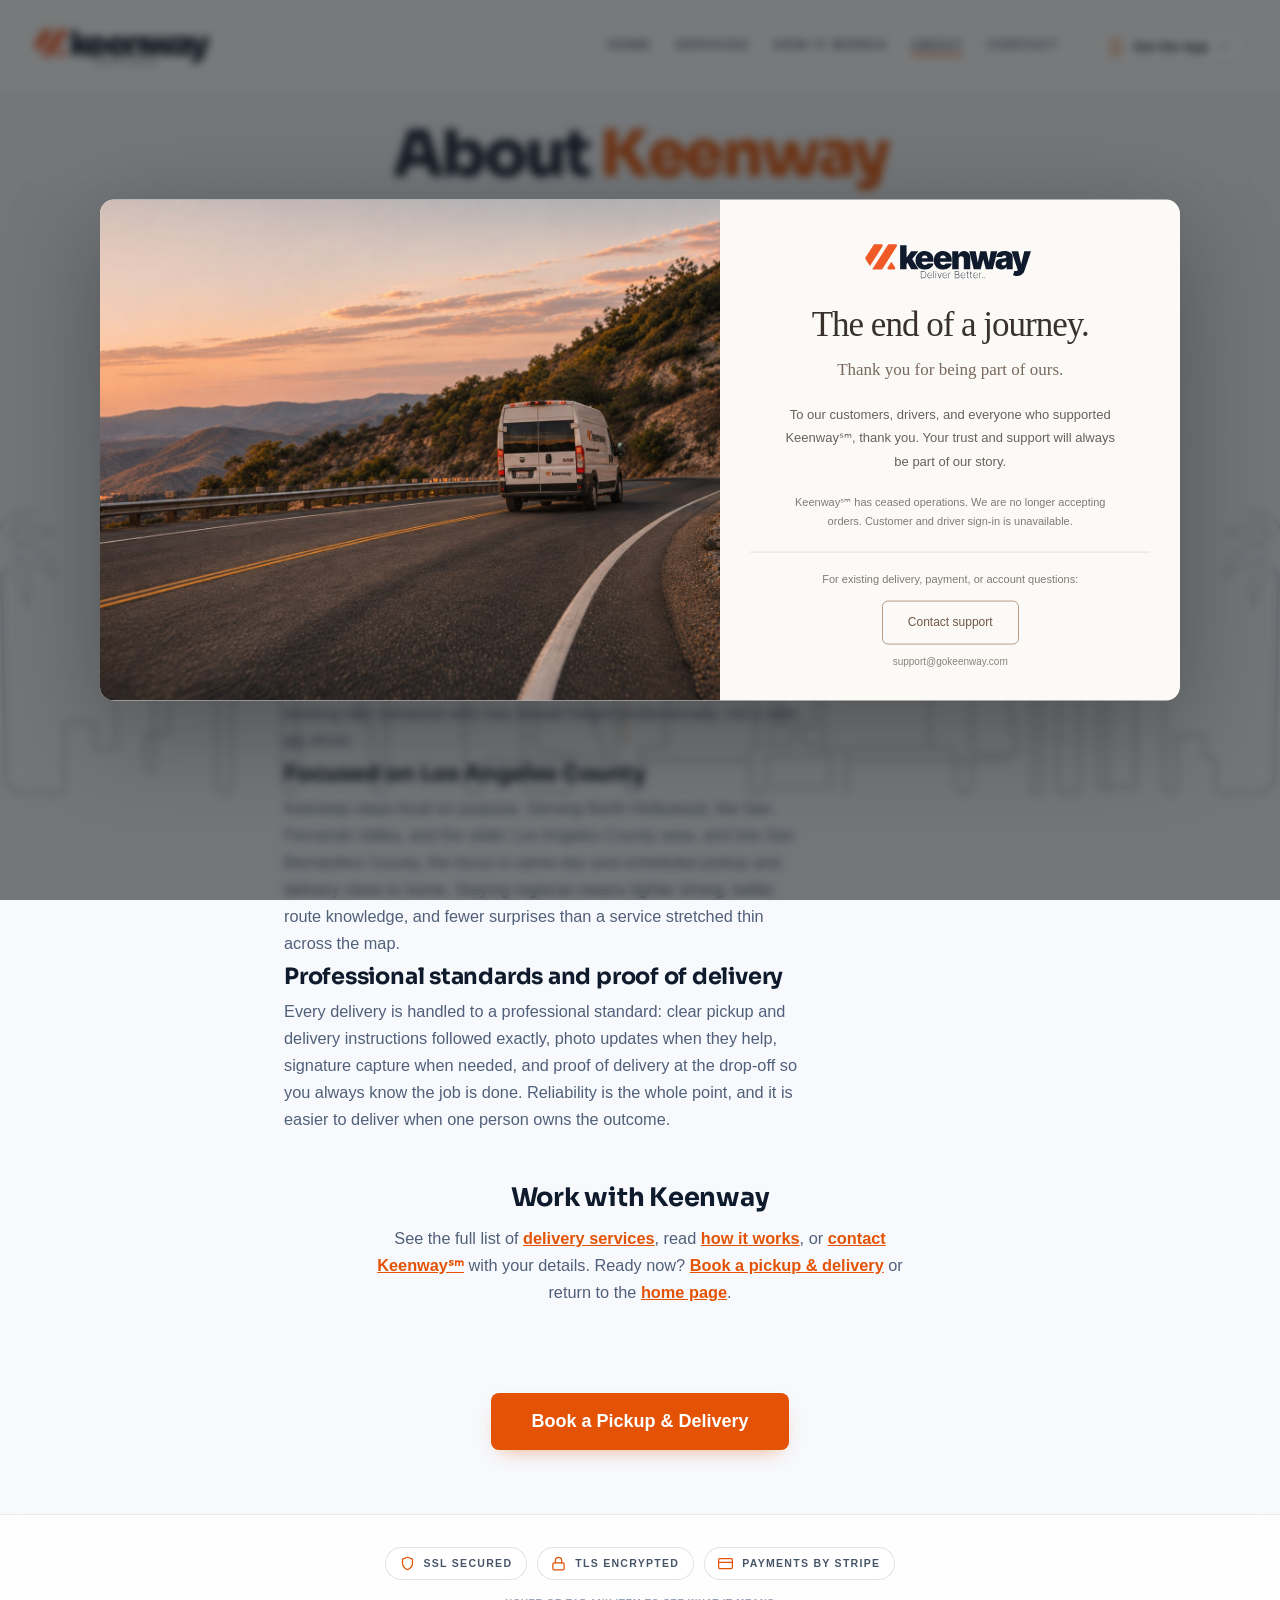
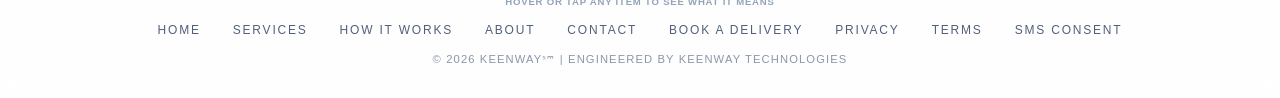
==== commit 0c968ca6: "Remove dates from all Keenway farewell dialogs" ====
--- a/about.html
+++ b/about.html
@@ -1035,7 +1035,6 @@
   <div class="kwClosurePhoto"><img src="/keenway-farewell.jpg" alt="A Keenway van driving away along a winding mountain highway at sunset" width="1448" height="1086" fetchpriority="high"></div>
   <div class="kwClosureMessage">
     <img class="kwClosureLogo" src="/ow-logo-dark.svg" alt="Keenway, Deliver Better" width="220" height="72">
-    <p class="kwClosureYears">2023 &ndash; 2026</p>
     <h1 id="kw-closure-title" class="kwClosureTitle">The end of a journey.</h1>
     <p class="kwClosureFarewell">Thank you for being part of ours.</p>
     <p class="kwClosureThanks">To our customers, drivers, and everyone who supported Keenway&#x02E2;&#x1D50;, thank you. Your trust and support will always be part of our story.</p>
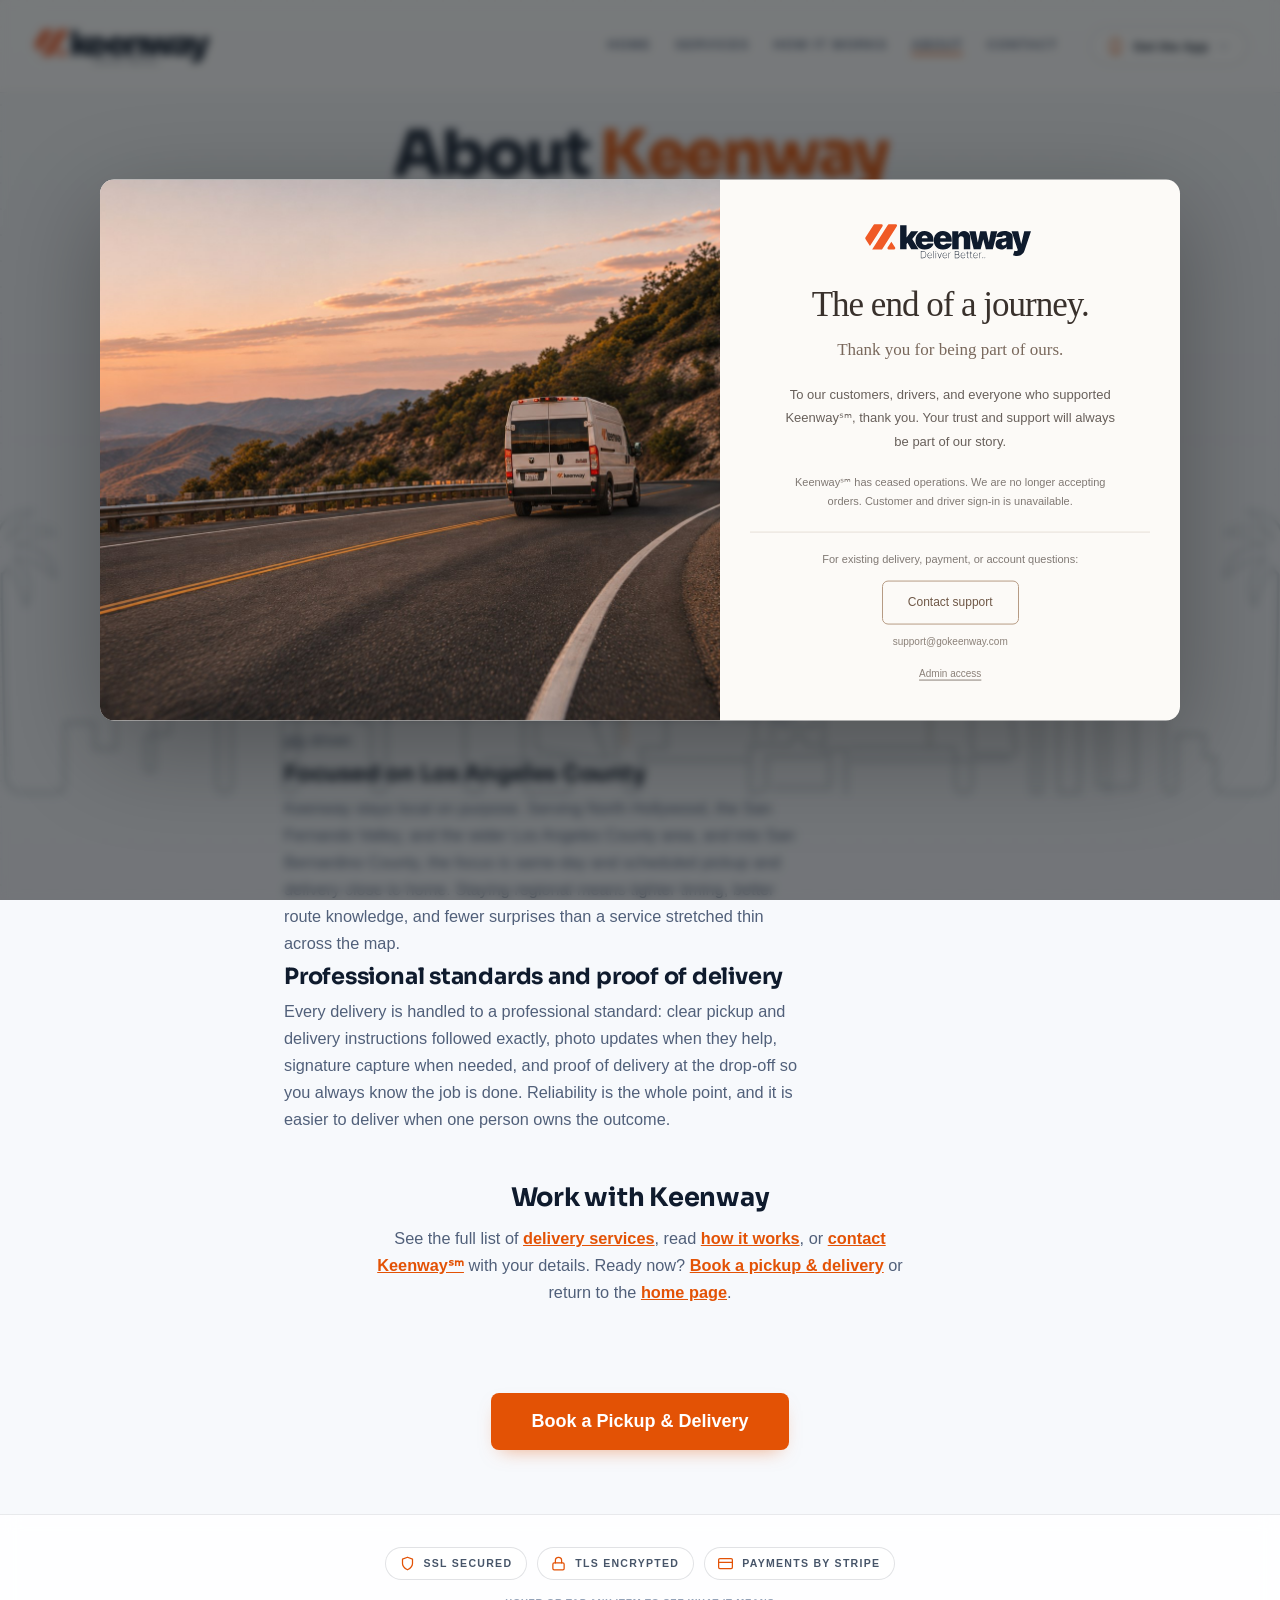
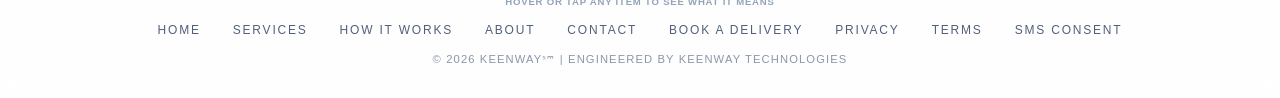
==== commit e11f6925: "Add admin access link to all farewell dialogs" ====
--- a/about.html
+++ b/about.html
@@ -1043,6 +1043,7 @@
       <p class="kwClosureHelp">For existing delivery, payment, or account questions:</p>
       <a class="kwClosureButton" href="mailto:support@gokeenway.com">Contact support</a>
       <span class="kwClosureEmail">support@gokeenway.com</span>
+      <a class="kwClosureEmail" href="https://app.gokeenway.com/admin/login" style="padding:8px 12px;text-underline-offset:3px">Admin access</a>
     </div>
   </div>
 </dialog>
